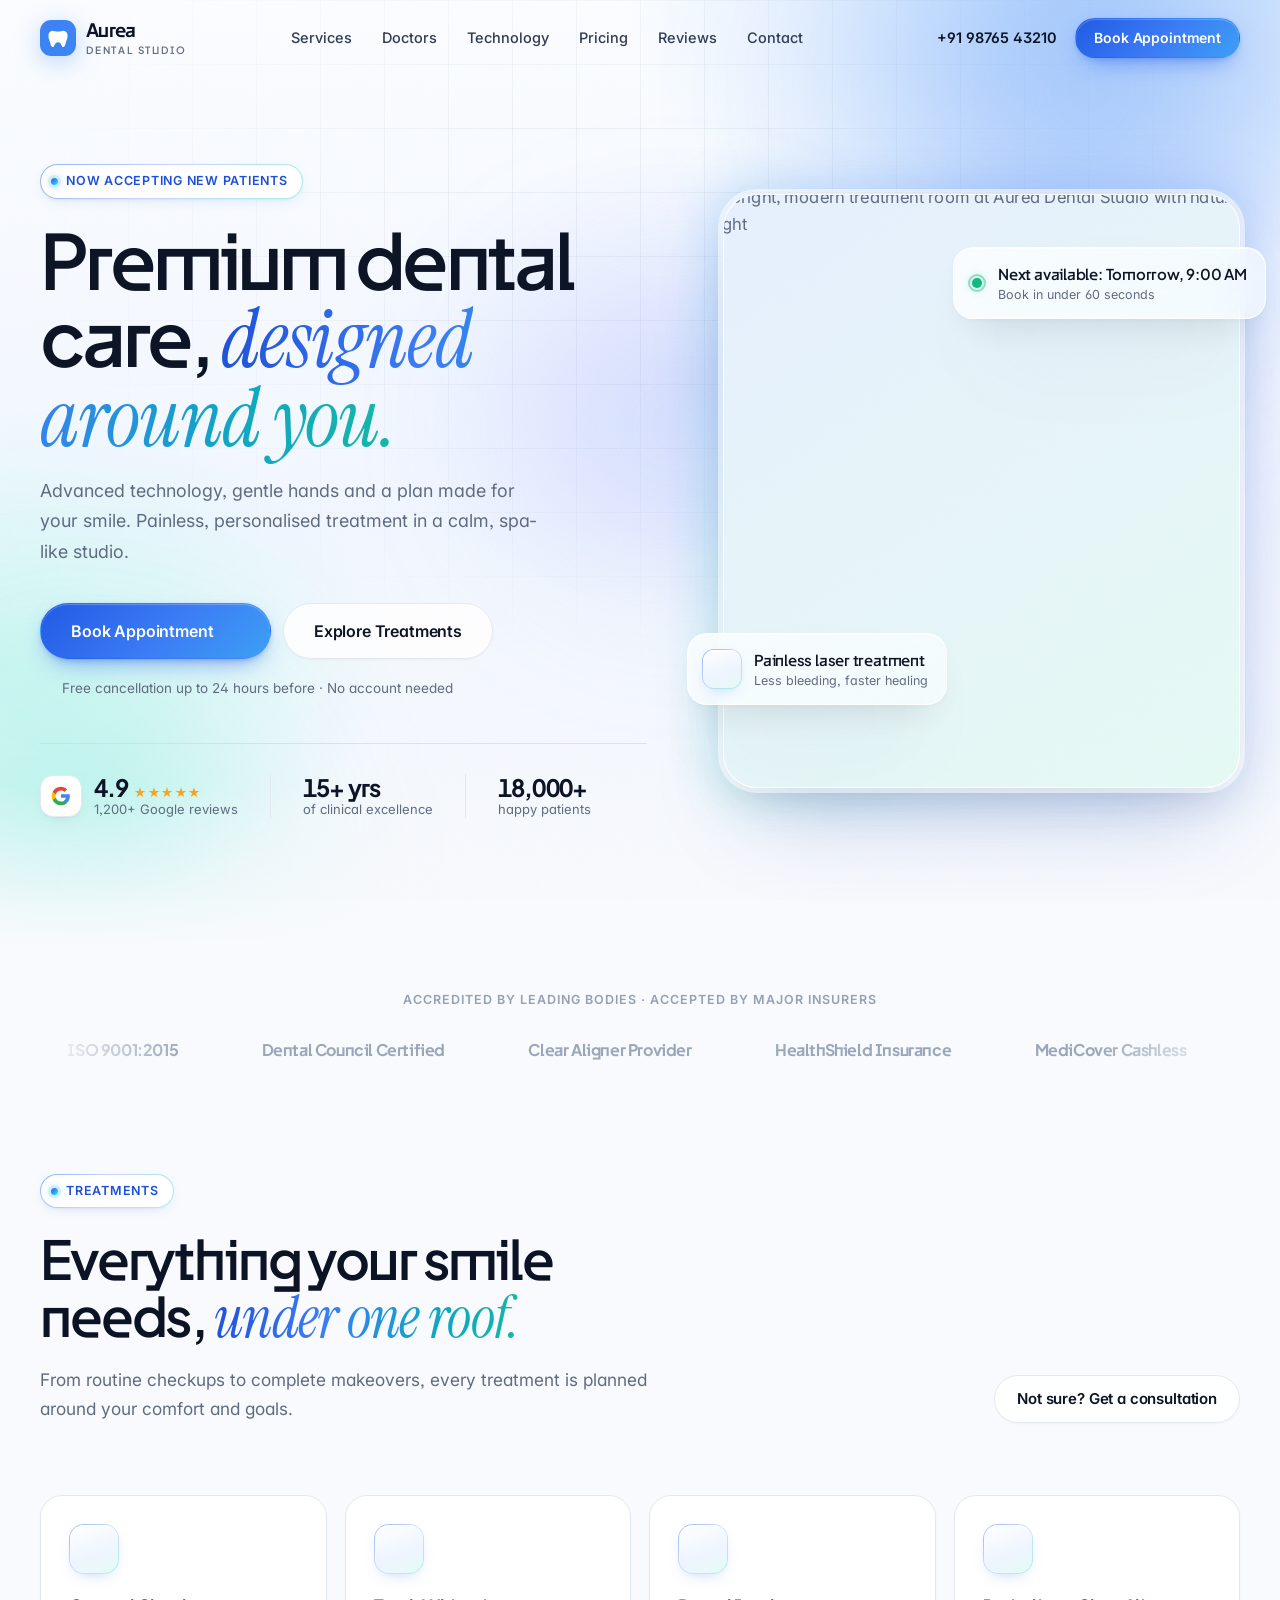
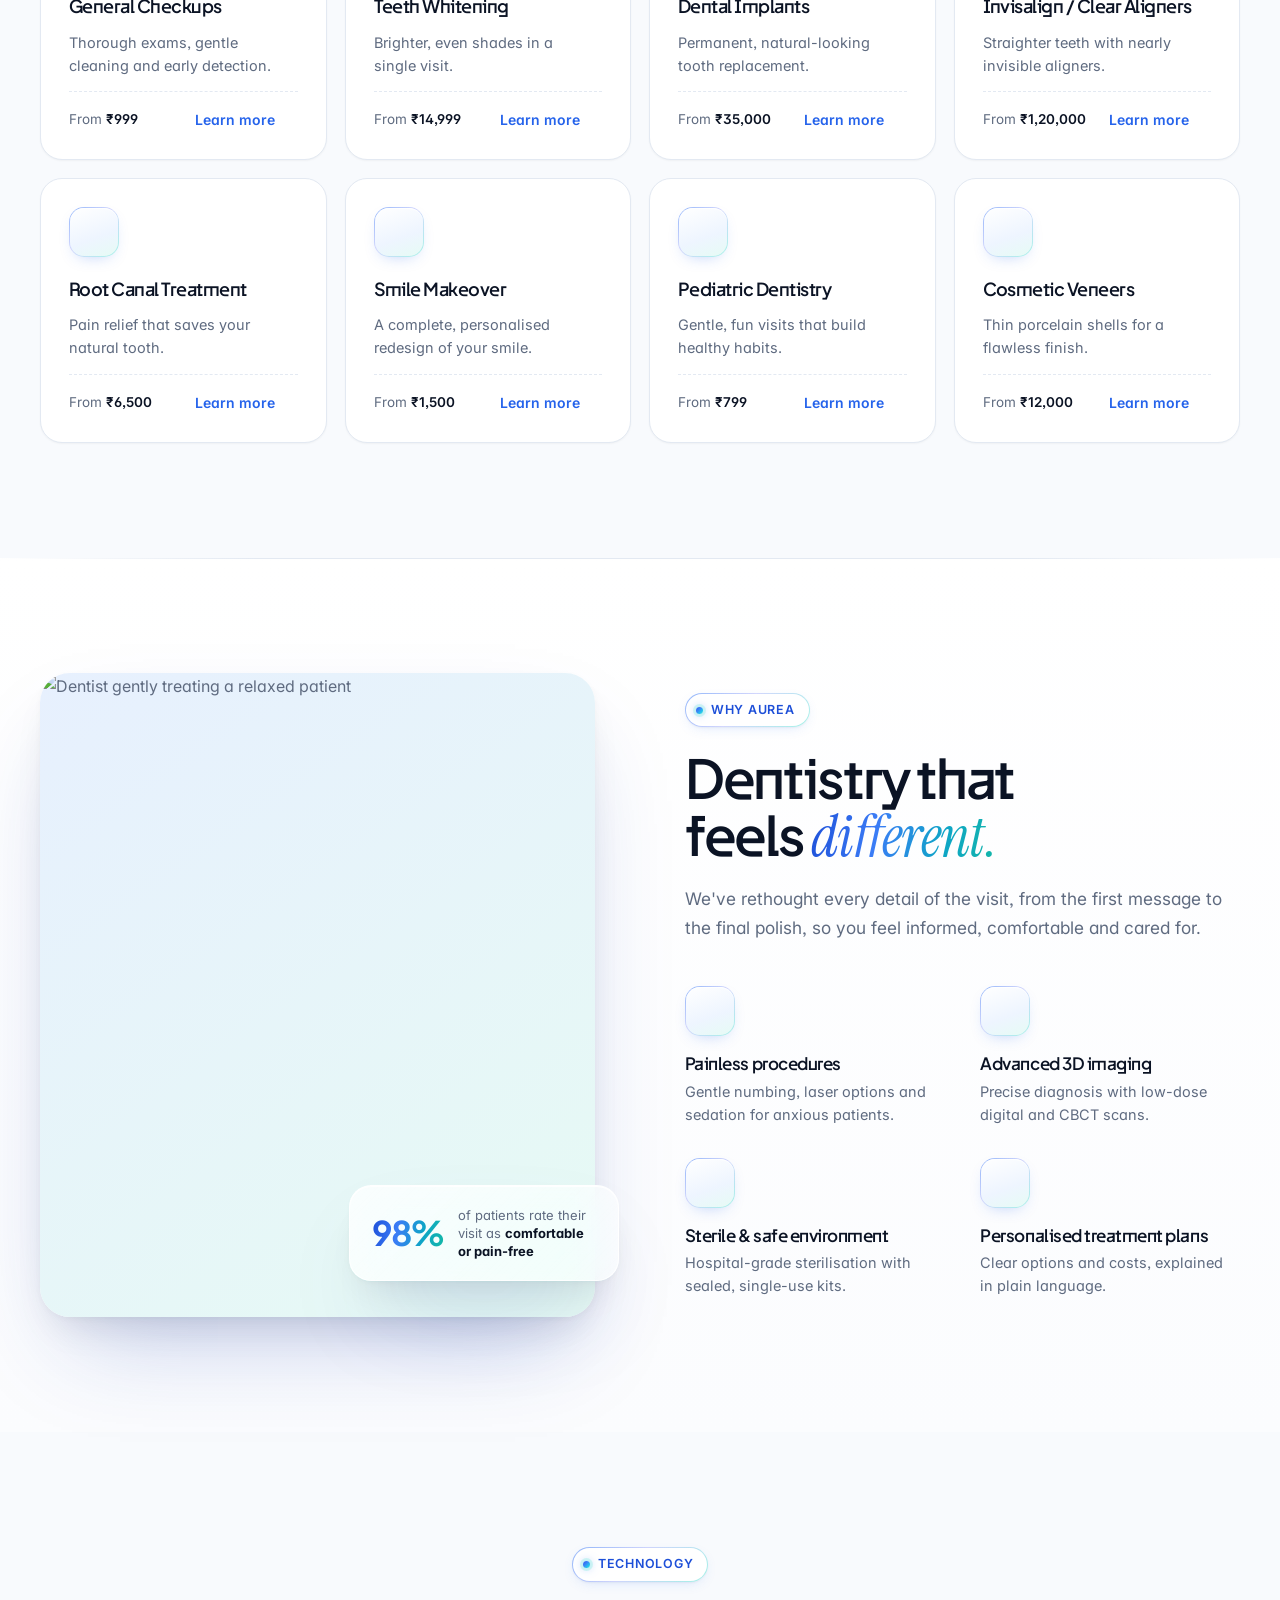
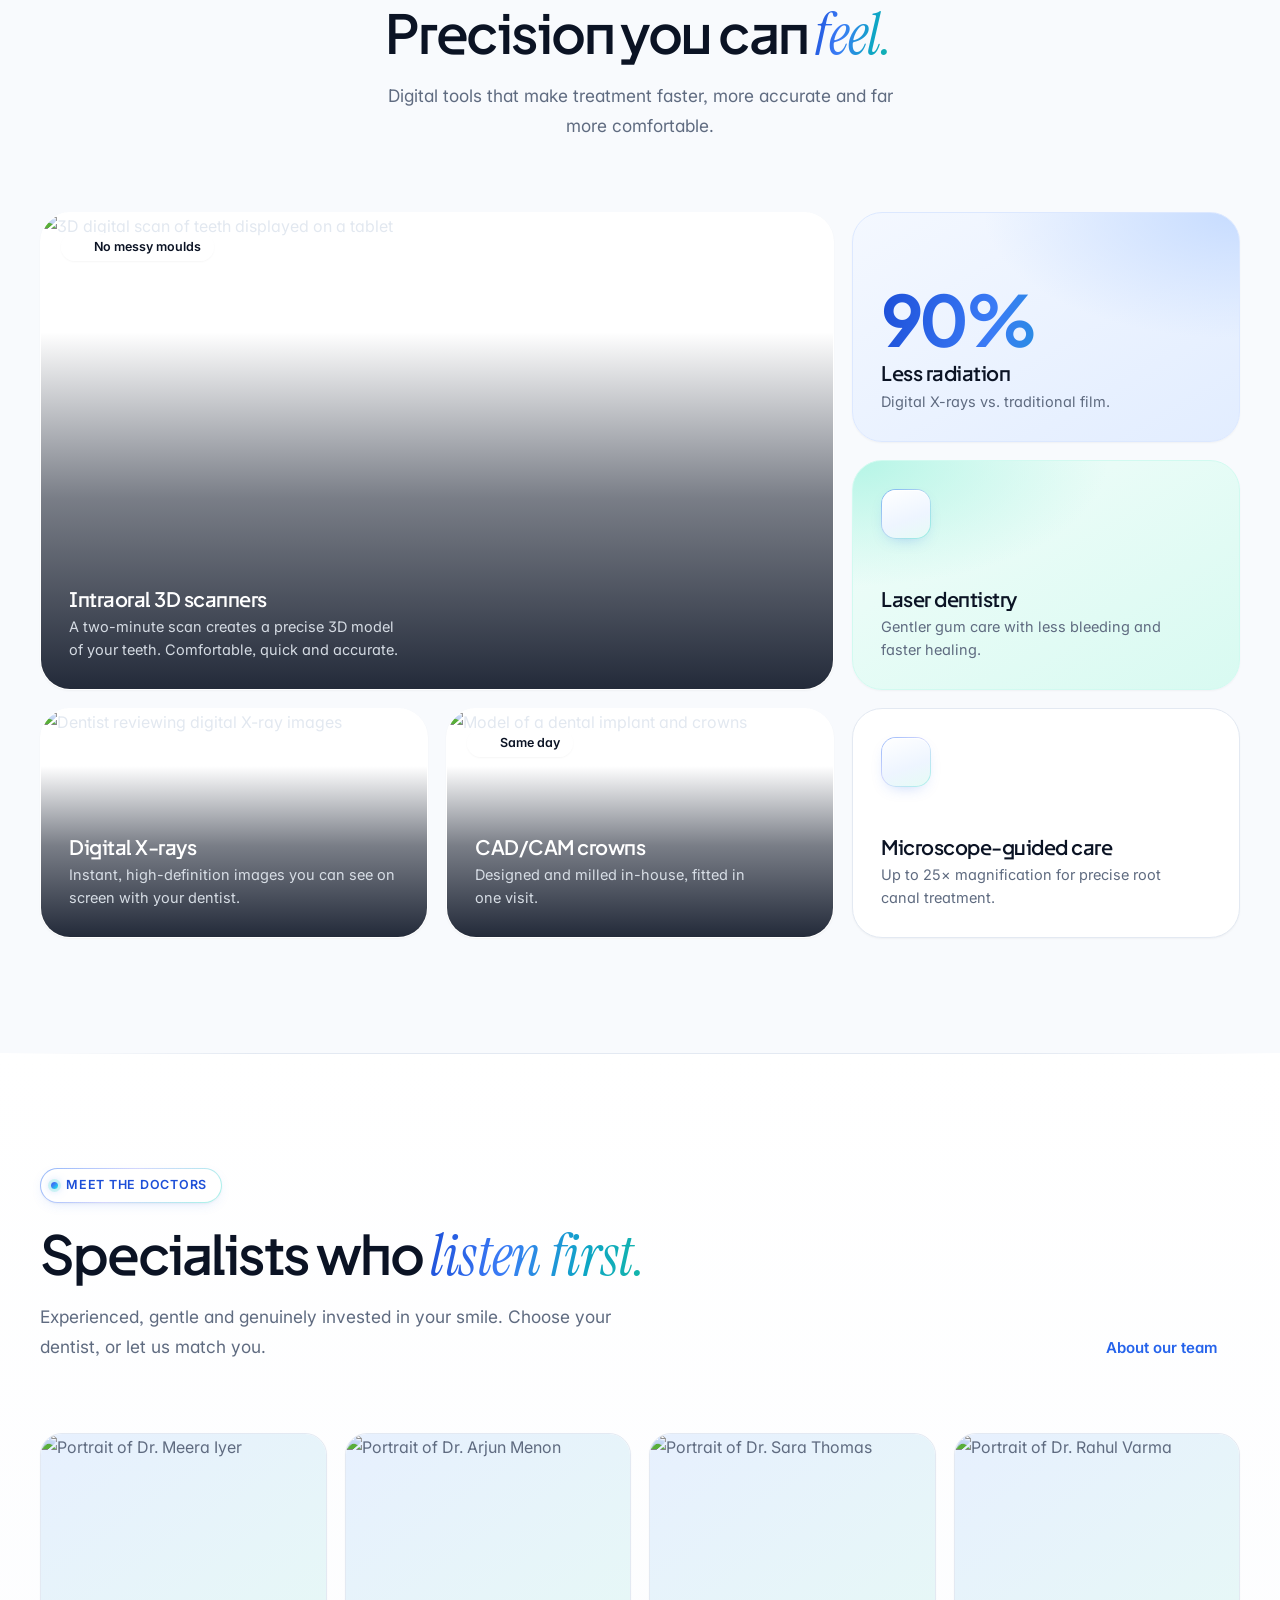
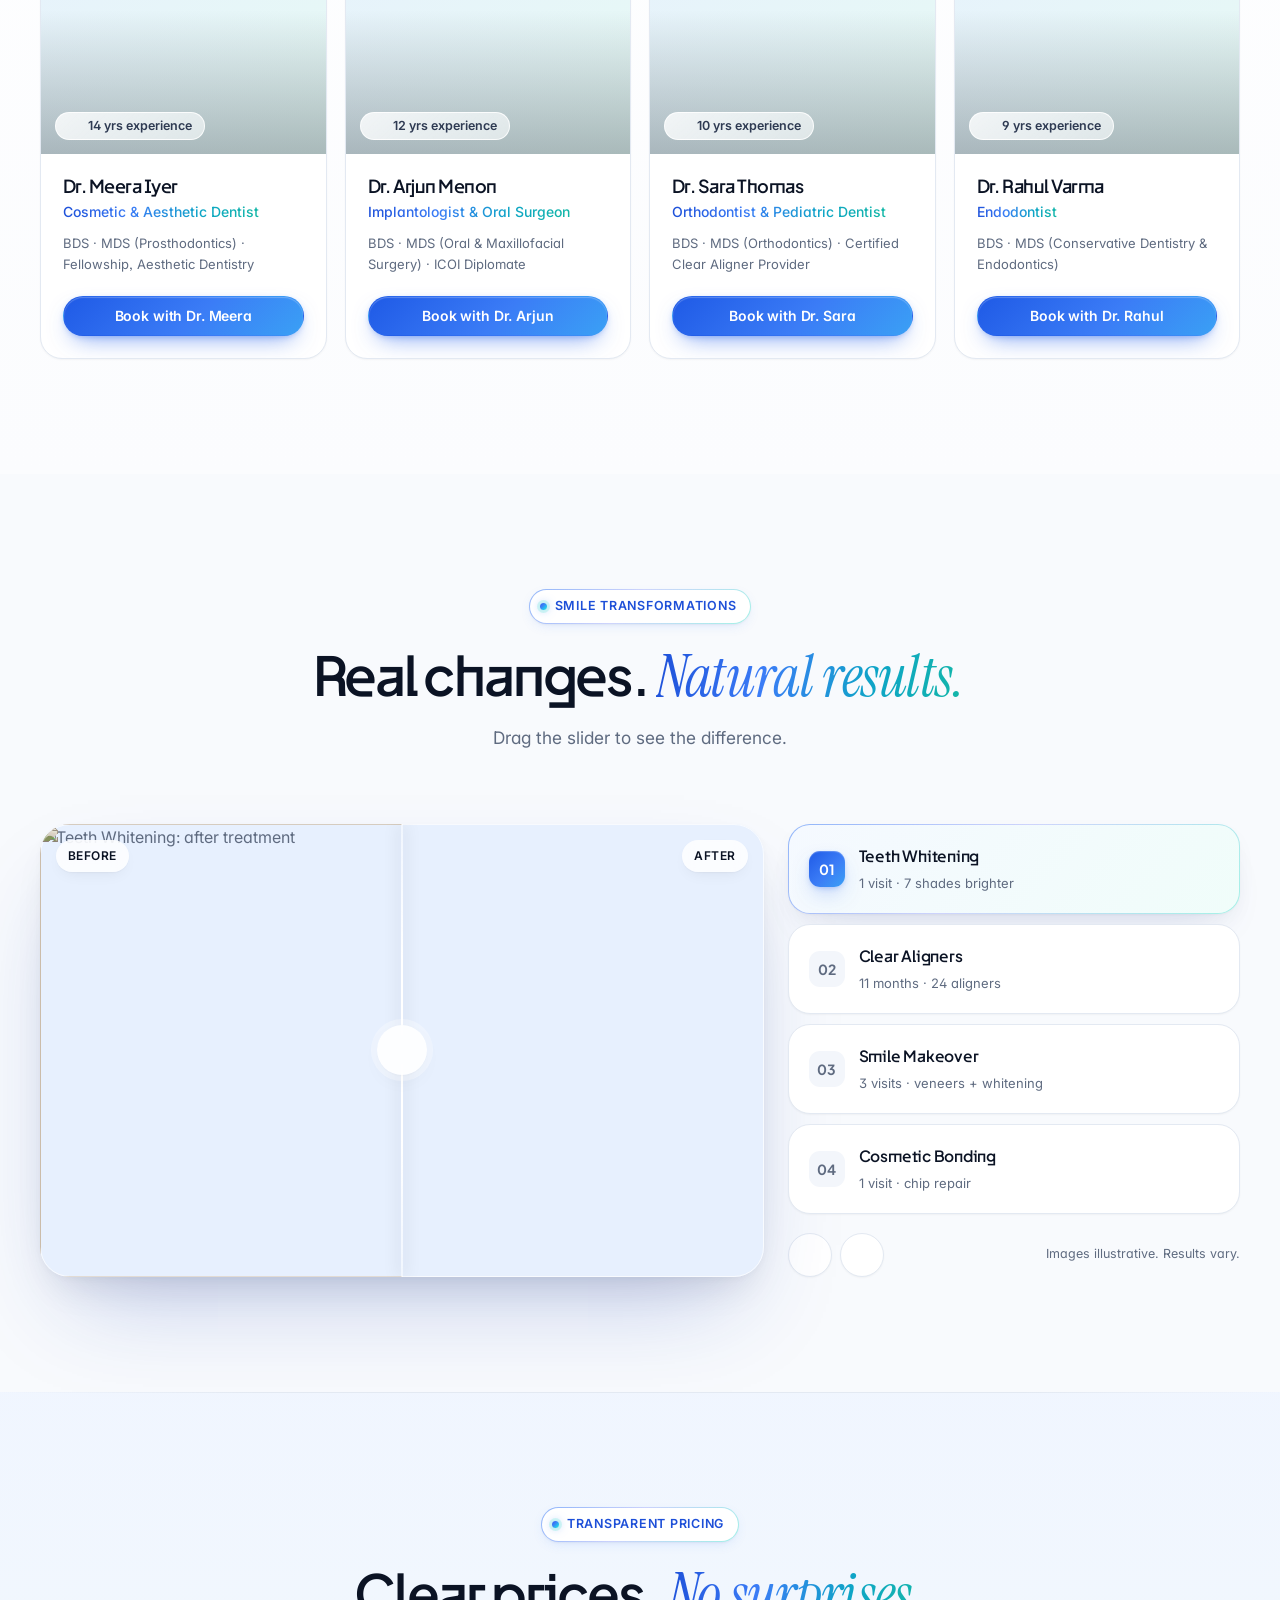
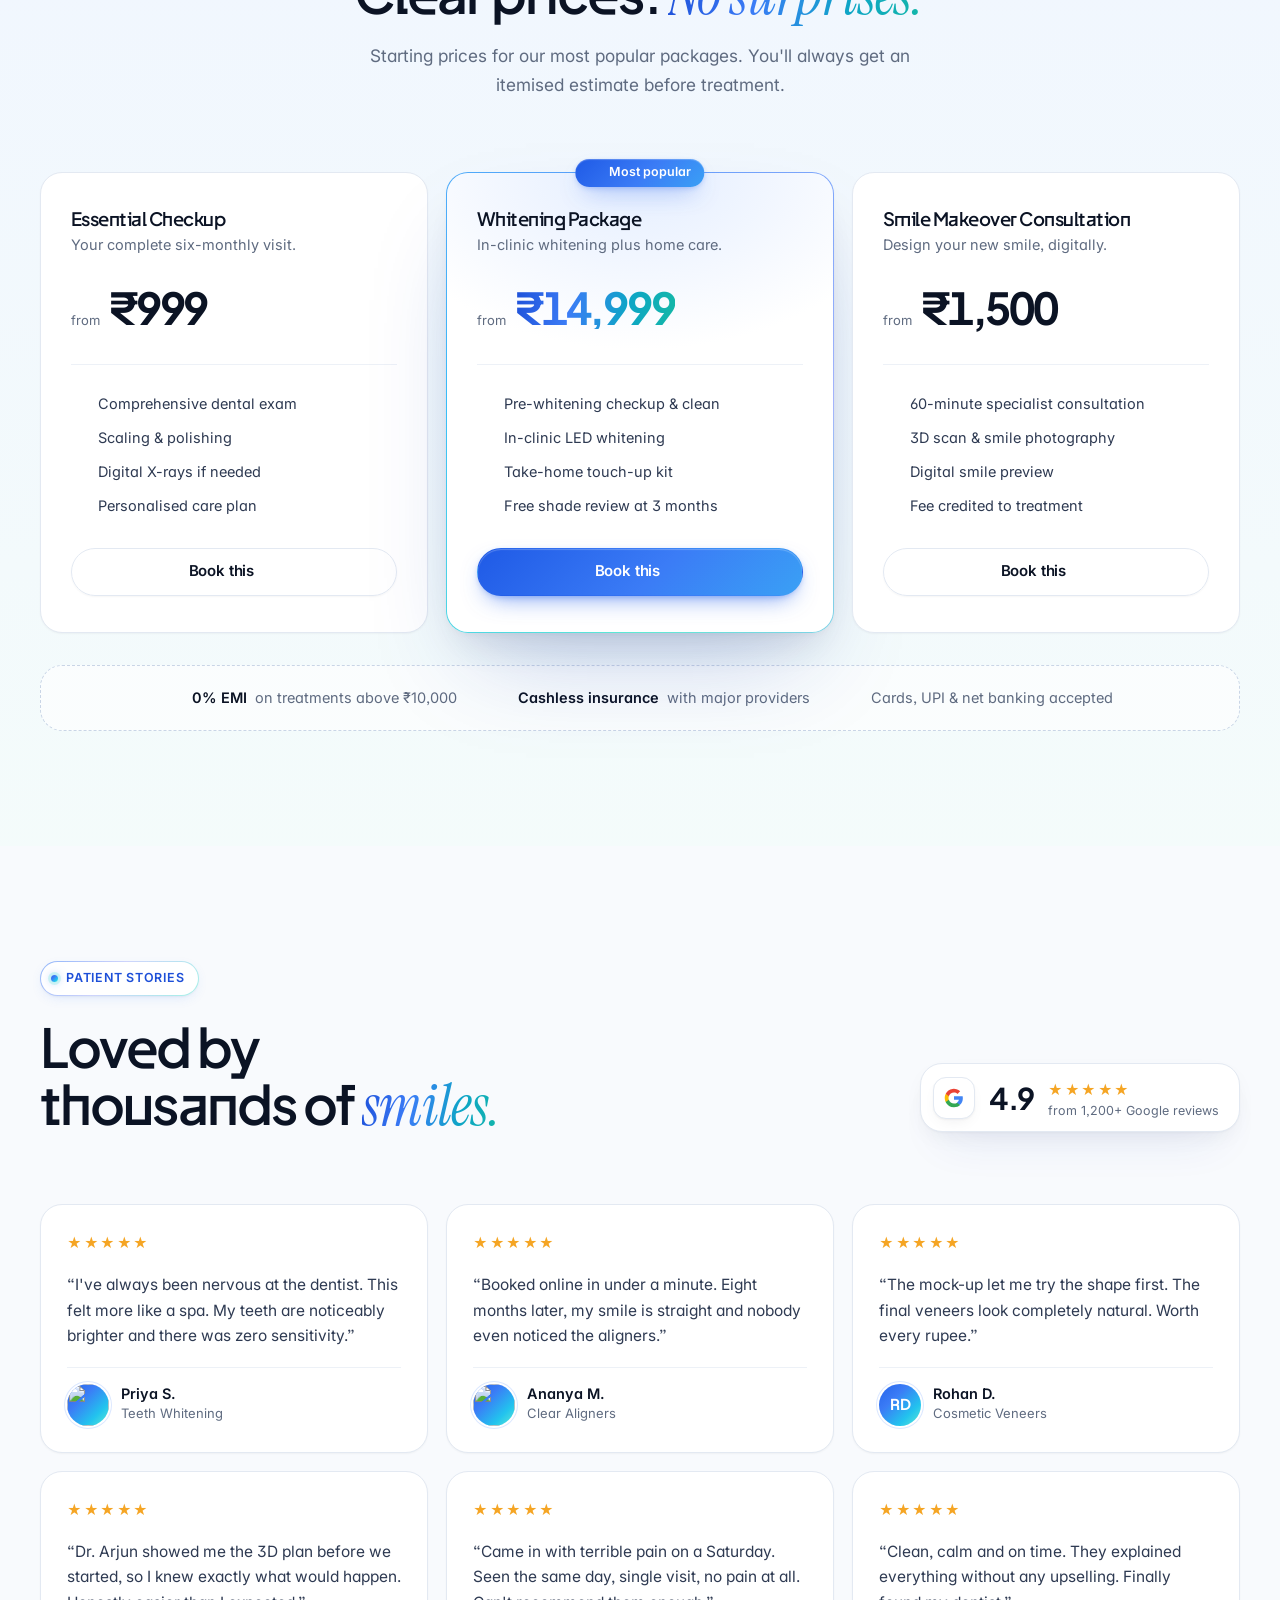
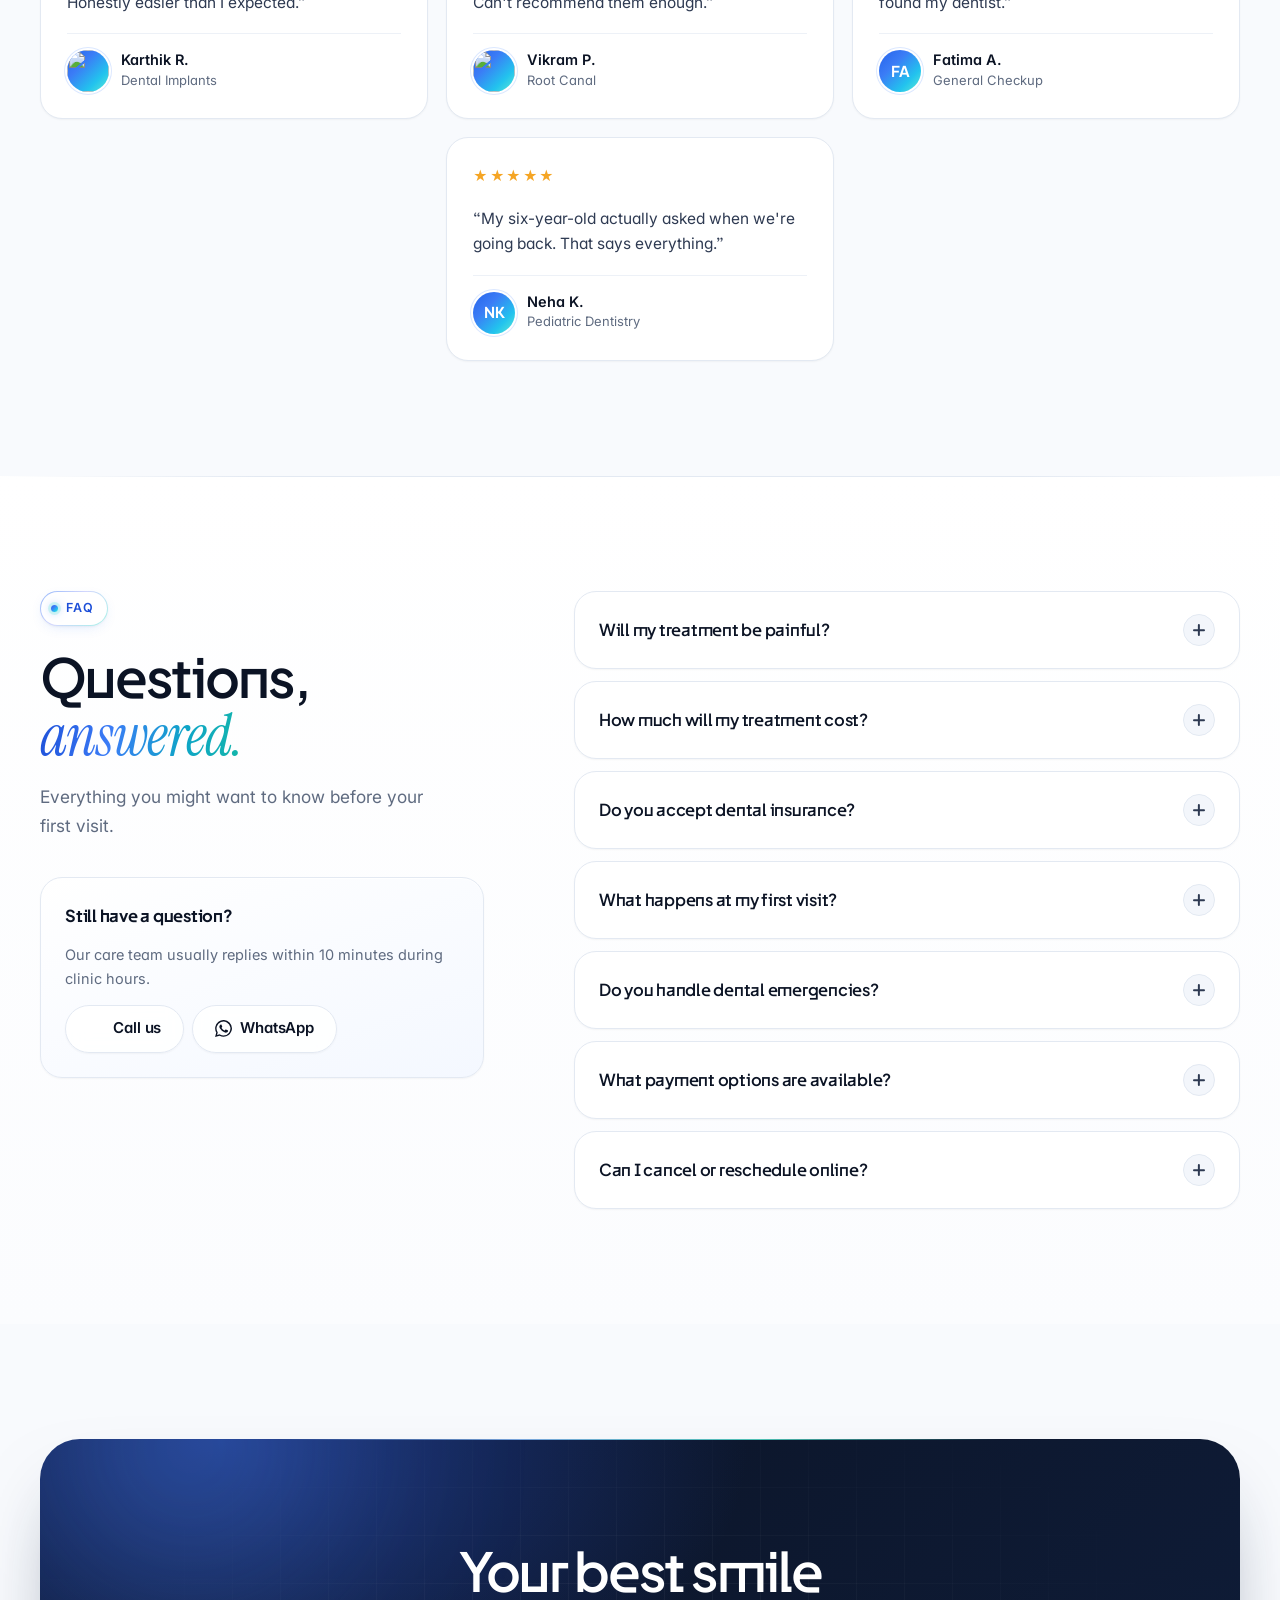
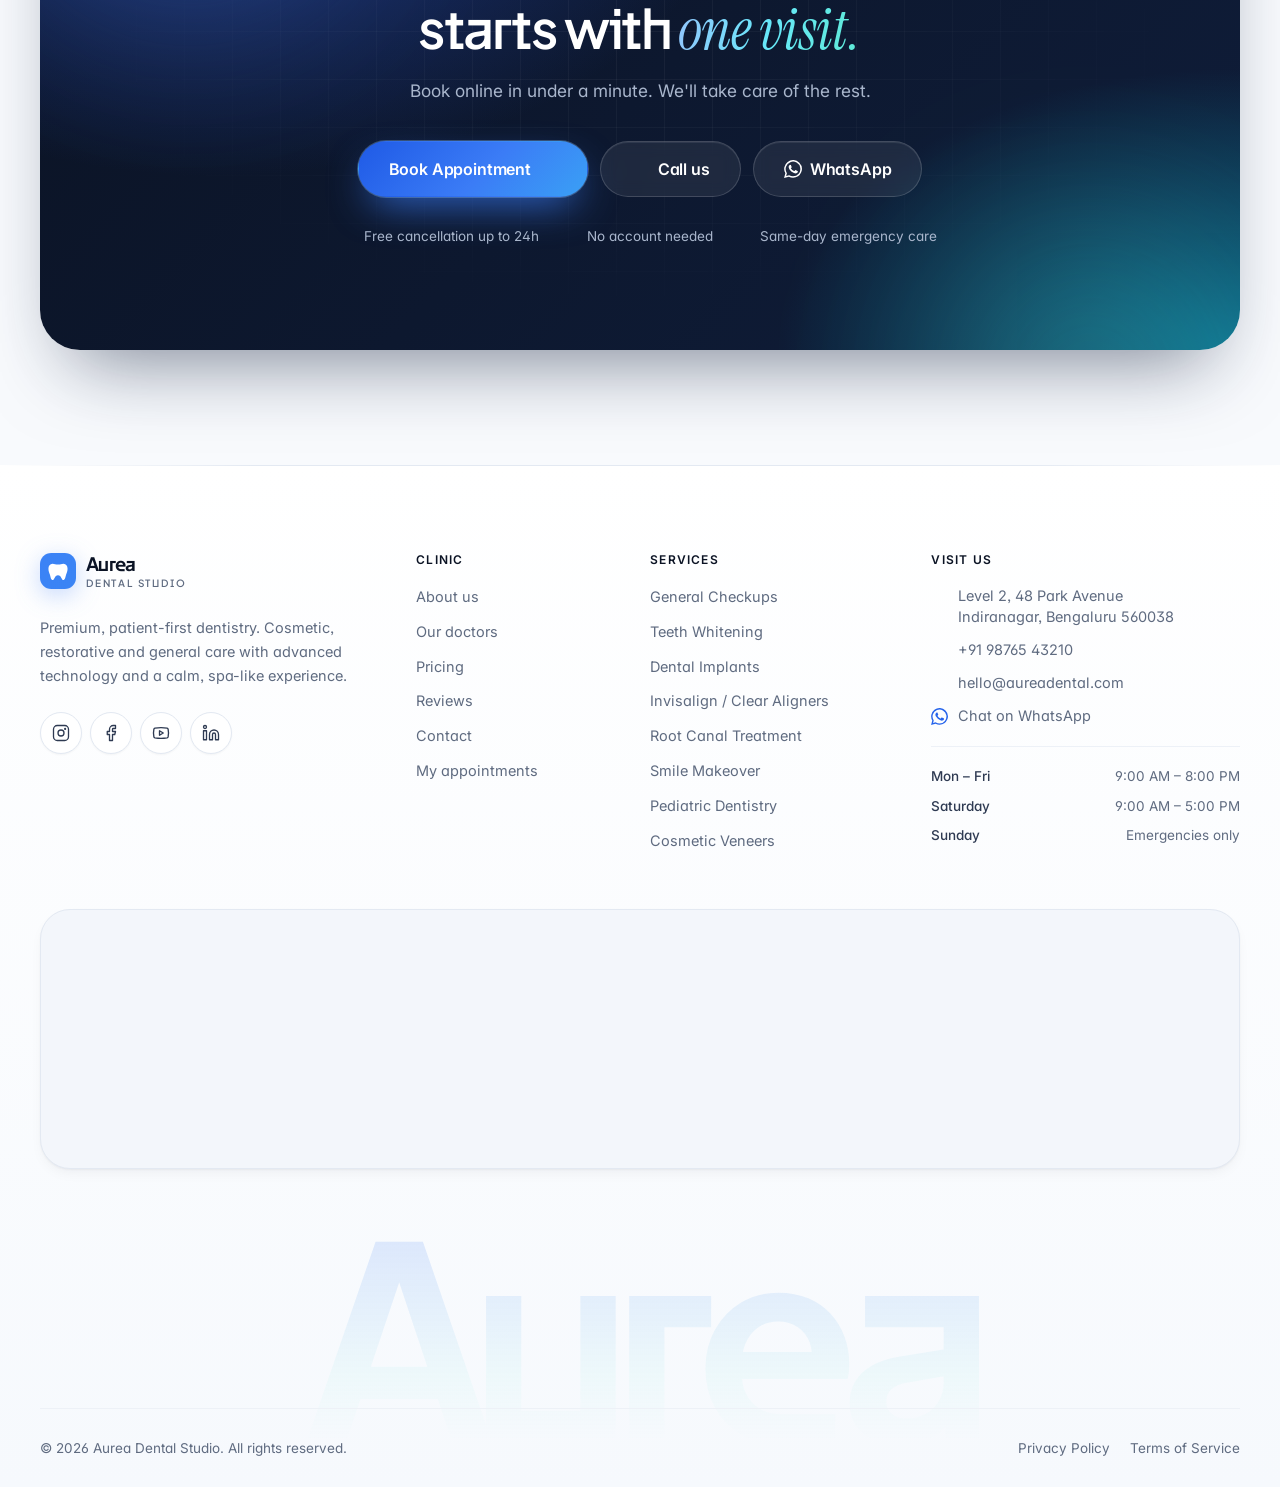
==== index.html @ 1ade55c6 "Initial commit: dental clinic website Co-Authored-By: Claude Opus 5.5 <noreply@anthropic.com>" ====
<!doctype html>
<html lang="en">
<head>
  <meta charset="utf-8">
  <meta name="viewport" content="width=device-width, initial-scale=1, viewport-fit=cover">
  <title>Aurea Dental Studio · Premium Dental Care in Bengaluru | Book Online</title>
  <meta name="description" content="Premium, painless dental care: whitening, implants, clear aligners, veneers and family dentistry. 4.9★ from 1,200+ reviews. Book your appointment online in under 60 seconds.">
  <meta name="theme-color" content="#FAFBFC">
  <link rel="canonical" href="https://www.aureadental.com/">
  <meta property="og:type" content="website">
  <meta property="og:site_name" content="Aurea Dental Studio">
  <meta property="og:title" content="Aurea Dental Studio · Premium dental care, designed around you">
  <meta property="og:description" content="Advanced, painless, personalised dentistry. Book online in under 60 seconds.">
  <meta property="og:url" content="https://www.aureadental.com/">
  <meta property="og:image" content="https://images.unsplash.com/photo-1629909613654-28e377c37b09?auto=format&fit=crop&w=1200&h=630&q=70">
  <meta name="twitter:card" content="summary_large_image">
  <link rel="icon" href="assets/img/favicon.svg" type="image/svg+xml">
  <link rel="preconnect" href="https://fonts.googleapis.com">
  <link rel="preconnect" href="https://fonts.gstatic.com" crossorigin>
  <link rel="preconnect" href="https://images.unsplash.com">
  <link href="https://fonts.googleapis.com/css2?family=Inter:wght@400;500;600&family=Instrument+Serif:ital@0;1&family=Plus+Jakarta+Sans:wght@500;600;700&display=swap" rel="stylesheet">
  <link rel="preload" as="image" href="https://images.unsplash.com/photo-1629909613654-28e377c37b09?auto=format&fit=crop&w=1100&h=1300&q=70">
  <link rel="stylesheet" href="assets/css/styles.css">
  <script type="application/ld+json">
  {
    "@context": "https://schema.org",
    "@type": "Dentist",
    "name": "Aurea Dental Studio",
    "image": "https://images.unsplash.com/photo-1629909613654-28e377c37b09?auto=format&fit=crop&w=1200&q=70",
    "url": "https://www.aureadental.com/",
    "telephone": "+91-98765-43210",
    "email": "hello@aureadental.com",
    "priceRange": "₹₹₹",
    "address": {
      "@type": "PostalAddress",
      "streetAddress": "Level 2, 48 Park Avenue, Indiranagar",
      "addressLocality": "Bengaluru",
      "postalCode": "560038",
      "addressRegion": "KA",
      "addressCountry": "IN"
    },
    "geo": { "@type": "GeoCoordinates", "latitude": 12.9719, "longitude": 77.6412 },
    "openingHoursSpecification": [
      { "@type": "OpeningHoursSpecification", "dayOfWeek": ["Monday","Tuesday","Wednesday","Thursday","Friday"], "opens": "09:00", "closes": "20:00" },
      { "@type": "OpeningHoursSpecification", "dayOfWeek": "Saturday", "opens": "09:00", "closes": "17:00" }
    ],
    "aggregateRating": { "@type": "AggregateRating", "ratingValue": "4.9", "reviewCount": "1200" },
    "medicalSpecialty": ["Dentistry", "CosmeticDentistry", "Orthodontic", "PediatricDentistry"],
    "potentialAction": { "@type": "ReserveAction", "target": "https://www.aureadental.com/book.html" }
  }
  </script>
  <script defer src="https://unpkg.com/lucide@1.50.0/dist/umd/lucide.min.js"></script>
  <script defer src="assets/js/data.js"></script>
  <script defer src="assets/js/site.js"></script>
  <script defer src="assets/js/components.js"></script>
  <script defer src="assets/js/home.js"></script>
</head>
<body data-page="home">
  <a class="skip-link" href="#main">Skip to content</a>
  <header id="site-header"></header>

  <main id="main">
    <!-- Hero -->
    <section class="hero" aria-labelledby="hero-title">
      <div class="hero__grid-bg" aria-hidden="true"></div>
      <div class="orb orb--blue" aria-hidden="true"></div>
      <div class="orb orb--mint" aria-hidden="true"></div>
      <div class="orb orb--indigo" aria-hidden="true"></div>
      <div class="container hero__inner">
        <div class="hero__copy">
          <span class="eyebrow" data-reveal>Now accepting new patients</span>
          <h1 id="hero-title" class="h1" data-reveal style="--d:1">Premium dental care, <span class="serif">designed around you.</span></h1>
          <p class="lead" data-reveal style="--d:2">Advanced technology, gentle hands and a plan made for your smile. Painless, personalised treatment in a calm, spa-like studio.</p>
          <div class="hero__ctas" data-reveal style="--d:3">
            <a class="btn btn--primary btn--lg" href="book.html">Book Appointment <i data-lucide="arrow-right" aria-hidden="true"></i></a>
            <a class="btn btn--secondary btn--lg" href="#services">Explore Treatments</a>
          </div>
          <p class="hero__micro" data-reveal style="--d:3"><i data-lucide="circle-check" aria-hidden="true"></i> Free cancellation up to 24 hours before · No account needed</p>
          <div class="trust-row" data-reveal style="--d:4">
            <div class="trust-item">
              <span class="g-badge" aria-hidden="true">
                <svg viewBox="0 0 24 24"><path fill="#4285F4" d="M22.6 12.2c0-.8-.1-1.5-.2-2.2H12v4.2h5.9a5 5 0 0 1-2.2 3.3v2.7h3.6c2.1-1.9 3.3-4.8 3.3-8z"/><path fill="#34A853" d="M12 23c3 0 5.5-1 7.3-2.7l-3.6-2.7c-1 .7-2.2 1.1-3.7 1.1-2.9 0-5.3-1.9-6.2-4.5H2.1v2.8A11 11 0 0 0 12 23z"/><path fill="#FBBC05" d="M5.8 14.2a6.6 6.6 0 0 1 0-4.3V7H2.1a11 11 0 0 0 0 9.9l3.7-2.7z"/><path fill="#EA4335" d="M12 5.4c1.6 0 3.1.6 4.2 1.7l3.2-3.2A11 11 0 0 0 2.1 7l3.7 2.9C6.7 7.3 9.1 5.4 12 5.4z"/></svg>
              </span>
              <div><div class="trust-item__val"><span data-count="4.9">4.9</span><span class="stars" aria-hidden="true" style="font-size:13px;margin-left:6px">★★★★★</span></div><div class="trust-item__label">1,200+ Google reviews</div></div>
            </div>
            <div class="trust-item"><div><div class="trust-item__val"><span data-count="15" data-suffix="+">15+</span> yrs</div><div class="trust-item__label">of clinical excellence</div></div></div>
            <div class="trust-item"><div><div class="trust-item__val" data-count="18000" data-suffix="+">18,000+</div><div class="trust-item__label">happy patients</div></div></div>
          </div>
        </div>

        <div class="hero__visual" data-reveal style="--d:2">
          <div class="frame">
            <img src="https://images.unsplash.com/photo-1629909613654-28e377c37b09?auto=format&fit=crop&w=1100&h=1300&q=70"
                 srcset="https://images.unsplash.com/photo-1629909613654-28e377c37b09?auto=format&fit=crop&w=600&h=700&q=70 600w, https://images.unsplash.com/photo-1629909613654-28e377c37b09?auto=format&fit=crop&w=1100&h=1300&q=70 1100w"
                 sizes="(max-width: 900px) 92vw, 520px" width="1100" height="1300" fetchpriority="high"
                 alt="Bright, modern treatment room at Aurea Dental Studio with natural light">
          </div>
          <div class="float-card float-card--b glass">
            <span class="live-dot" aria-hidden="true"></span>
            <div><strong id="next-slot">Next available: Today</strong><small>Book in under 60 seconds</small></div>
          </div>
          <div class="float-card float-card--a glass">
            <span class="icon-tile icon-tile--sm"><i data-lucide="zap" aria-hidden="true"></i></span>
            <div><strong>Painless laser treatment</strong><small>Less bleeding, faster healing</small></div>
          </div>
        </div>
      </div>
    </section>

    <!-- Trust strip -->
    <section class="logos" aria-label="Accreditations and insurance partners">
      <div class="container">
        <p class="logos__label">Accredited by leading bodies · Accepted by major insurers</p>
        <div class="logos__viewport"><div class="logos__track" id="logos"></div></div>
      </div>
    </section>

    <!-- Services -->
    <section class="section" id="services" aria-labelledby="services-title">
      <div class="container">
        <div class="section-head section-head--row">
          <div>
            <span class="eyebrow" data-reveal>Treatments</span>
            <h2 id="services-title" class="h2" data-reveal style="--d:1">Everything your smile needs, <em class="serif">under one roof.</em></h2>
            <p class="lead" data-reveal style="--d:2">From routine checkups to complete makeovers, every treatment is planned around your comfort and goals.</p>
          </div>
          <a class="btn btn--secondary" href="book.html?service=consultation" data-reveal>Not sure? Get a consultation</a>
        </div>
        <div class="services-grid" id="services-grid"></div>
      </div>
    </section>

    <!-- Why us -->
    <section class="section section--white" id="why" aria-labelledby="why-title">
      <div class="container split">
        <div class="split__media" data-reveal>
          <div class="frame">
            <img src="https://images.unsplash.com/photo-1588776814546-daab30f310ce?auto=format&fit=crop&w=1000&h=1150&q=70" loading="lazy" width="1000" height="1150" alt="Dentist gently treating a relaxed patient">
          </div>
          <div class="split__stat glass">
            <span class="num" data-count="98" data-suffix="%">98%</span>
            <p>of patients rate their visit as <b style="color:var(--ink)">comfortable or pain-free</b></p>
          </div>
        </div>
        <div>
          <span class="eyebrow" data-reveal>Why Aurea</span>
          <h2 id="why-title" class="h2" data-reveal style="--d:1">Dentistry that feels <em class="serif">different.</em></h2>
          <p class="lead" data-reveal style="--d:2">We've rethought every detail of the visit, from the first message to the final polish, so you feel informed, comfortable and cared for.</p>
          <div class="features">
            <div class="feature" data-reveal style="--d:1">
              <span class="icon-tile"><i data-lucide="heart-handshake" aria-hidden="true"></i></span>
              <h3>Painless procedures</h3>
              <p>Gentle numbing, laser options and sedation for anxious patients.</p>
            </div>
            <div class="feature" data-reveal style="--d:2">
              <span class="icon-tile"><i data-lucide="scan-line" aria-hidden="true"></i></span>
              <h3>Advanced 3D imaging</h3>
              <p>Precise diagnosis with low-dose digital and CBCT scans.</p>
            </div>
            <div class="feature" data-reveal style="--d:3">
              <span class="icon-tile"><i data-lucide="shield-check" aria-hidden="true"></i></span>
              <h3>Sterile &amp; safe environment</h3>
              <p>Hospital-grade sterilisation with sealed, single-use kits.</p>
            </div>
            <div class="feature" data-reveal style="--d:4">
              <span class="icon-tile"><i data-lucide="clipboard-list" aria-hidden="true"></i></span>
              <h3>Personalised treatment plans</h3>
              <p>Clear options and costs, explained in plain language.</p>
            </div>
          </div>
        </div>
      </div>
    </section>

    <!-- Technology -->
    <section class="section" id="technology" aria-labelledby="tech-title">
      <div class="container">
        <div class="section-head section-head--center">
          <span class="eyebrow" data-reveal>Technology</span>
          <h2 id="tech-title" class="h2" data-reveal style="--d:1">Precision you can <em class="serif">feel.</em></h2>
          <p class="lead" data-reveal style="--d:2">Digital tools that make treatment faster, more accurate and far more comfortable.</p>
        </div>
        <div class="bento">
          <article class="bento__card bento__card--img b-1" data-reveal>
            <img src="https://images.unsplash.com/photo-1600170311833-c2cf5280ce49?auto=format&fit=crop&w=1100&h=800&q=70" loading="lazy" alt="3D digital scan of teeth displayed on a tablet">
            <span class="badge"><i data-lucide="scan-face" aria-hidden="true"></i> No messy moulds</span>
            <h3>Intraoral 3D scanners</h3>
            <p>A two-minute scan creates a precise 3D model of your teeth. Comfortable, quick and accurate.</p>
          </article>
          <article class="bento__card bento__card--blue bento__card--stat b-2" data-reveal style="--d:1">
            <span class="big" data-count="90" data-suffix="%">90%</span>
            <h3>Less radiation</h3>
            <p>Digital X-rays vs. traditional film.</p>
          </article>
          <article class="bento__card bento__card--mint b-3" data-reveal style="--d:2">
            <span class="icon-tile"><i data-lucide="zap" aria-hidden="true"></i></span>
            <h3>Laser dentistry</h3>
            <p>Gentler gum care with less bleeding and faster healing.</p>
          </article>
          <article class="bento__card bento__card--img b-4" data-reveal style="--d:1">
            <img src="https://images.unsplash.com/photo-1588776814546-1ffcf47267a5?auto=format&fit=crop&w=800&h=900&q=70" loading="lazy" alt="Dentist reviewing digital X-ray images">
            <h3>Digital X-rays</h3>
            <p>Instant, high-definition images you can see on screen with your dentist.</p>
          </article>
          <article class="bento__card bento__card--img b-5" data-reveal style="--d:2">
            <img src="https://images.unsplash.com/photo-1593022356769-11f762e25ed9?auto=format&fit=crop&w=800&h=600&q=70" loading="lazy" alt="Model of a dental implant and crowns">
            <span class="badge"><i data-lucide="timer" aria-hidden="true"></i> Same day</span>
            <h3>CAD/CAM crowns</h3>
            <p>Designed and milled in-house, fitted in one visit.</p>
          </article>
          <article class="bento__card b-6" data-reveal style="--d:3">
            <span class="icon-tile"><i data-lucide="microscope" aria-hidden="true"></i></span>
            <h3>Microscope-guided care</h3>
            <p>Up to 25× magnification for precise root canal treatment.</p>
          </article>
        </div>
      </div>
    </section>

    <!-- Doctors -->
    <section class="section section--white" id="doctors" aria-labelledby="doctors-title">
      <div class="container">
        <div class="section-head section-head--row">
          <div>
            <span class="eyebrow" data-reveal>Meet the doctors</span>
            <h2 id="doctors-title" class="h2" data-reveal style="--d:1">Specialists who <em class="serif">listen first.</em></h2>
            <p class="lead" data-reveal style="--d:2">Experienced, gentle and genuinely invested in your smile. Choose your dentist, or let us match you.</p>
          </div>
          <a class="link" href="about.html#team" data-reveal>About our team <i data-lucide="arrow-right" aria-hidden="true"></i></a>
        </div>
        <div class="doctors-grid" id="doctors-grid"></div>
      </div>
    </section>

    <!-- Before / after -->
    <section class="section" id="results" aria-labelledby="results-title">
      <div class="container">
        <div class="section-head section-head--center">
          <span class="eyebrow" data-reveal>Smile transformations</span>
          <h2 id="results-title" class="h2" data-reveal style="--d:1">Real changes. <em class="serif">Natural results.</em></h2>
          <p class="lead" data-reveal style="--d:2">Drag the slider to see the difference.</p>
        </div>
        <div class="compare-wrap" data-reveal>
          <div class="compare" id="compare">
            <img class="compare__after" alt="" id="cmp-after">
            <img class="compare__before" alt="" id="cmp-before">
            <span class="compare__label compare__label--b">Before</span>
            <span class="compare__label compare__label--a">After</span>
            <div class="compare__handle" aria-hidden="true"><span class="compare__knob"><i data-lucide="chevrons-left-right"></i></span></div>
            <input type="range" min="0" max="100" value="50" aria-label="Before and after comparison. Use arrow keys to reveal more of the before or after image.">
          </div>
          <div class="cases">
            <div role="tablist" aria-label="Transformation cases" class="cases__list" id="cases"></div>
            <div class="cases__nav">
              <button class="icon-btn" type="button" id="case-prev" aria-label="Previous case"><i data-lucide="chevron-left"></i></button>
              <button class="icon-btn" type="button" id="case-next" aria-label="Next case"><i data-lucide="chevron-right"></i></button>
              <span class="note">Images illustrative. Results vary.</span>
            </div>
          </div>
        </div>
      </div>
    </section>

    <!-- Pricing -->
    <section class="section section--wash" id="pricing" aria-labelledby="pricing-title">
      <div class="container">
        <div class="section-head section-head--center">
          <span class="eyebrow" data-reveal>Transparent pricing</span>
          <h2 id="pricing-title" class="h2" data-reveal style="--d:1">Clear prices. <em class="serif">No surprises.</em></h2>
          <p class="lead" data-reveal style="--d:2">Starting prices for our most popular packages. You'll always get an itemised estimate before treatment.</p>
        </div>
        <div class="pricing-grid" id="pricing-grid"></div>
        <div class="pricing-note" data-reveal>
          <span><i data-lucide="credit-card" aria-hidden="true"></i> <b>0% EMI</b> on treatments above ₹10,000</span>
          <span><i data-lucide="shield-check" aria-hidden="true"></i> <b>Cashless insurance</b> with major providers</span>
          <span><i data-lucide="wallet" aria-hidden="true"></i> Cards, UPI &amp; net banking accepted</span>
        </div>
      </div>
    </section>

    <!-- Testimonials -->
    <section class="section" id="reviews" aria-labelledby="reviews-title">
      <div class="container">
        <div class="section-head section-head--row">
          <div>
            <span class="eyebrow" data-reveal>Patient stories</span>
            <h2 id="reviews-title" class="h2" data-reveal style="--d:1">Loved by thousands of <em class="serif">smiles.</em></h2>
          </div>
          <div class="rating-badge" data-reveal>
            <span class="g-badge" aria-hidden="true"><svg viewBox="0 0 24 24"><path fill="#4285F4" d="M22.6 12.2c0-.8-.1-1.5-.2-2.2H12v4.2h5.9a5 5 0 0 1-2.2 3.3v2.7h3.6c2.1-1.9 3.3-4.8 3.3-8z"/><path fill="#34A853" d="M12 23c3 0 5.5-1 7.3-2.7l-3.6-2.7c-1 .7-2.2 1.1-3.7 1.1-2.9 0-5.3-1.9-6.2-4.5H2.1v2.8A11 11 0 0 0 12 23z"/><path fill="#FBBC05" d="M5.8 14.2a6.6 6.6 0 0 1 0-4.3V7H2.1a11 11 0 0 0 0 9.9l3.7-2.7z"/><path fill="#EA4335" d="M12 5.4c1.6 0 3.1.6 4.2 1.7l3.2-3.2A11 11 0 0 0 2.1 7l3.7 2.9C6.7 7.3 9.1 5.4 12 5.4z"/></svg></span>
            <span class="rating-badge__score">4.9</span>
            <div><span class="stars" aria-label="4.9 out of 5 stars">★★★★★</span><small>from 1,200+ Google reviews</small></div>
          </div>
        </div>
        <div class="masonry" id="reviews-grid"></div>
      </div>
    </section>

    <!-- FAQ -->
    <section class="section section--white" id="faq" aria-labelledby="faq-title">
      <div class="container faq-layout">
        <div class="faq-aside">
          <span class="eyebrow" data-reveal>FAQ</span>
          <h2 id="faq-title" class="h2" data-reveal style="--d:1">Questions, <em class="serif">answered.</em></h2>
          <p class="lead" data-reveal style="--d:2">Everything you might want to know before your first visit.</p>
          <div class="help-card card" data-reveal style="--d:3">
            <strong>Still have a question?</strong>
            <p style="font-size:14.5px">Our care team usually replies within 10 minutes during clinic hours.</p>
            <div class="row" id="faq-help"></div>
          </div>
        </div>
        <div id="faq-list" data-reveal></div>
      </div>
    </section>

    <!-- Final CTA -->
    <section class="section">
      <div class="container">
        <div class="cta-banner" data-reveal>
          <div class="orb orb--blue" aria-hidden="true"></div>
          <div class="orb orb--mint" aria-hidden="true"></div>
          <h2 class="h2">Your best smile starts with <span class="serif">one visit.</span></h2>
          <p class="lead">Book online in under a minute. We'll take care of the rest.</p>
          <div class="cta-banner__actions" id="cta-actions"></div>
          <div class="cta-banner__micro">
            <span><i data-lucide="circle-check" aria-hidden="true"></i> Free cancellation up to 24h</span>
            <span><i data-lucide="circle-check" aria-hidden="true"></i> No account needed</span>
            <span><i data-lucide="circle-check" aria-hidden="true"></i> Same-day emergency care</span>
          </div>
        </div>
      </div>
    </section>
  </main>

  <footer id="site-footer"></footer>
</body>
</html>
---- assets/css/styles.css ----
/* ==========================================================================
   Aurea Dental Studio — Design system v2
   1. Tokens  2. Base  3. Layout  4. Components  5. Sections
   6. Sub-pages  7. Booking  8. Motion & utilities  9. Responsive
   ========================================================================== */

/* 1. Tokens ---------------------------------------------------------------- */
@property --angle { syntax: "<angle>"; inherits: false; initial-value: 0deg; }

:root {
  /* Neutrals: cool, slightly blue-tinted for a clinical-but-warm feel */
  --bg: #f8fafd;
  --surface: #ffffff;
  --surface-2: #f3f6fb;
  --surface-3: #eef3fa;
  --ink: #0b1324;
  --ink-2: #2e3a52;
  --muted: #5f6b80;
  --subtle: #94a0b4;
  --line: #e3e9f2;
  --line-2: #edf1f7;

  /* Brand */
  --blue-50: #eff5ff;
  --blue-100: #dce8ff;
  --blue-200: #bcd4fe;
  --blue-400: #5f9bfa;
  --blue-500: #3b7cf6;
  --blue-600: #2563eb;
  --blue-700: #1d4fd8;
  --indigo-400: #818cf8;
  --cyan-400: #22d3ee;
  --mint-100: #d1faf0;
  --mint-200: #a7f3e4;
  --mint-300: #5eead4;
  --mint-500: #14b8a6;
  --mint-700: #0f766e;
  --amber: #f5a524;
  --danger: #dc2626;
  --success: #059669;

  --primary: var(--blue-600);
  --primary-hover: var(--blue-700);
  --ring: 0 0 0 4px rgba(59, 124, 246, 0.2);

  /* Gradients */
  --grad-brand: linear-gradient(135deg, #2563eb 0%, #3b7cf6 35%, #22c3ee 72%, #5eead4 100%);
  --grad-text: linear-gradient(100deg, #1d4fd8 0%, #3b7cf6 35%, #0ea5c6 70%, #14b8a6 100%);
  --grad-btn: linear-gradient(135deg, #1f5ae6 0%, #3b7cf6 55%, #3aa0f5 100%);
  --grad-ring: linear-gradient(135deg, rgba(59, 124, 246, 0.55), rgba(129, 140, 248, 0.35) 45%, rgba(94, 234, 212, 0.55));
  --grad-mesh:
    radial-gradient(60% 50% at 85% 0%, rgba(147, 197, 253, 0.45) 0%, transparent 60%),
    radial-gradient(50% 45% at 0% 70%, rgba(153, 246, 228, 0.4) 0%, transparent 60%),
    radial-gradient(40% 35% at 55% 40%, rgba(199, 210, 254, 0.35) 0%, transparent 70%),
    linear-gradient(180deg, #fbfdff 0%, #f2f7ff 55%, #f8fafd 100%);
  --grad-wash: linear-gradient(180deg, rgba(239, 245, 255, 0.85) 0%, rgba(240, 253, 249, 0.5) 100%);
  --grad-ink: radial-gradient(80% 120% at 15% 0%, #1e3a8a 0%, transparent 55%), radial-gradient(70% 100% at 100% 100%, #0e7490 0%, transparent 55%), linear-gradient(135deg, #0b1324 0%, #0f1d3a 100%);

  /* Type */
  --font-head: "Plus Jakarta Sans", "Inter", system-ui, sans-serif;
  --font-body: "Inter", system-ui, -apple-system, "Segoe UI", sans-serif;
  --font-serif: "Instrument Serif", "Iowan Old Style", Georgia, serif;

  /* Radii */
  --r-xs: 8px;
  --r-sm: 12px;
  --r: 16px;
  --r-lg: 22px;
  --r-xl: 30px;
  --pill: 999px;

  /* Elevation: layered, diffused */
  --sh-xs: 0 1px 2px rgba(11, 19, 36, 0.04);
  --sh-sm: 0 1px 2px rgba(11, 19, 36, 0.04), 0 6px 16px -6px rgba(11, 19, 36, 0.08);
  --sh: 0 1px 2px rgba(11, 19, 36, 0.03), 0 8px 24px -8px rgba(11, 19, 36, 0.08), 0 24px 48px -24px rgba(30, 64, 175, 0.16);
  --sh-lg: 0 2px 6px rgba(11, 19, 36, 0.03), 0 20px 40px -16px rgba(11, 19, 36, 0.12), 0 48px 96px -32px rgba(30, 64, 175, 0.28);
  --sh-blue: 0 1px 1px rgba(255, 255, 255, 0.25) inset, 0 10px 24px -10px rgba(37, 99, 235, 0.7), 0 2px 6px -2px rgba(37, 99, 235, 0.4);
  --sh-inset: inset 0 1px 0 rgba(255, 255, 255, 0.9);

  --ease: cubic-bezier(0.22, 1, 0.36, 1);
  --ease-spring: cubic-bezier(0.34, 1.56, 0.64, 1);
  --t-fast: 160ms;
  --t: 260ms;

  --container: 1200px;
  --gutter: 24px;
  --header-h: 76px;
}

/* 2. Base ------------------------------------------------------------------ */
*, *::before, *::after { box-sizing: border-box; }
html { -webkit-text-size-adjust: 100%; scroll-behavior: smooth; scroll-padding-top: calc(var(--header-h) + 16px); }
html.no-scroll { overflow: hidden; }
body {
  margin: 0;
  font-family: var(--font-body);
  font-size: 16px;
  line-height: 1.65;
  color: var(--muted);
  background: var(--bg);
  -webkit-font-smoothing: antialiased;
  -moz-osx-font-smoothing: grayscale;
  text-rendering: optimizeLegibility;
  font-feature-settings: "cv11", "ss01", "ss03";
  overflow-x: hidden;
}
/* Fine film grain for a tactile, premium surface */
body::before {
  content: "";
  position: fixed; inset: 0; z-index: 999; pointer-events: none;
  opacity: 0.028;
  background-image: url("data:image/svg+xml,%3Csvg xmlns='http://www.w3.org/2000/svg' width='160' height='160'%3E%3Cfilter id='n'%3E%3CfeTurbulence type='fractalNoise' baseFrequency='0.9' numOctaves='2' stitchTiles='stitch'/%3E%3C/filter%3E%3Crect width='100%25' height='100%25' filter='url(%23n)'/%3E%3C/svg%3E");
}
img, svg, iframe { display: block; max-width: 100%; }
img { height: auto; }
a { color: inherit; text-decoration: none; }
button { font: inherit; color: inherit; cursor: pointer; background: none; border: 0; padding: 0; }
input, select, textarea { font: inherit; color: inherit; }
h1, h2, h3, h4 { font-family: var(--font-head); color: var(--ink); margin: 0; font-weight: 600; letter-spacing: -0.028em; line-height: 1.12; text-wrap: balance; }
p { margin: 0; text-wrap: pretty; }
ul { margin: 0; padding: 0; list-style: none; }
address { font-style: normal; }
:focus-visible { outline: 2px solid var(--blue-500); outline-offset: 3px; border-radius: 8px; }
::selection { background: #cfe0ff; color: var(--ink); }
[hidden] { display: none !important; }
[data-lucide], .lucide { width: 1.15em; height: 1.15em; flex: none; }

.skip-link { position: absolute; left: 12px; top: -60px; z-index: 1000; background: var(--ink); color: #fff; padding: 10px 16px; border-radius: var(--pill); transition: top var(--t) var(--ease); }
.skip-link:focus { top: 12px; }
.sr-only { position: absolute; width: 1px; height: 1px; padding: 0; margin: -1px; overflow: hidden; clip: rect(0 0 0 0); white-space: nowrap; border: 0; }

/* Scroll progress */
.scroll-progress { position: fixed; top: 0; left: 0; right: 0; height: 2px; z-index: 60; background: var(--grad-brand); transform-origin: 0 50%; transform: scaleX(var(--p, 0)); pointer-events: none; }

/* 3. Layout ---------------------------------------------------------------- */
.container { width: 100%; max-width: calc(var(--container) + var(--gutter) * 2); margin-inline: auto; padding-inline: var(--gutter); }
.section { padding-block: clamp(72px, 9vw, 120px); position: relative; }
.section--tight { padding-block: clamp(56px, 7vw, 88px); }
.section--wash { background: var(--grad-wash); }
.section--white { background: linear-gradient(180deg, #ffffff 0%, #fbfcfe 100%); }
.section--white::before, .section--wash::before { content: ""; position: absolute; left: 0; right: 0; top: 0; height: 1px; background: linear-gradient(90deg, transparent, var(--line) 20%, var(--line) 80%, transparent); }

.section-head { max-width: 660px; margin-bottom: clamp(44px, 6vw, 72px); }
.section-head--center { margin-inline: auto; text-align: center; }
.section-head--center .lead { margin-inline: auto; max-width: 560px; }
.section-head--row { max-width: none; display: flex; align-items: flex-end; justify-content: space-between; gap: 24px; flex-wrap: wrap; }
.section-head--row > div { max-width: 620px; }

.eyebrow {
  position: relative;
  display: inline-flex; align-items: center; gap: 8px;
  font-size: 12.5px; font-weight: 600; letter-spacing: 0.06em; text-transform: uppercase;
  color: var(--blue-700);
  background: linear-gradient(var(--surface), var(--surface)) padding-box, var(--grad-ring) border-box;
  border: 1px solid transparent;
  padding: 6px 14px 6px 10px; border-radius: var(--pill);
  margin-bottom: 22px;
  box-shadow: var(--sh-xs), 0 4px 14px -6px rgba(59, 124, 246, 0.25);
}
.eyebrow::before { content: ""; width: 7px; height: 7px; border-radius: 50%; background: var(--grad-brand); box-shadow: 0 0 0 3px rgba(94, 234, 212, 0.25), 0 0 10px rgba(59, 124, 246, 0.6); animation: breathe 3s ease-in-out infinite; }

.h1 { font-size: clamp(2.75rem, 6vw, 4.75rem); letter-spacing: -0.048em; line-height: 1.02; font-weight: 600; }
.h2 { font-size: clamp(2.125rem, 4.2vw, 3.375rem); letter-spacing: -0.04em; line-height: 1.06; font-weight: 600; }
.h3 { font-size: 1.25rem; letter-spacing: -0.02em; }
.lead { font-size: clamp(1.0625rem, 1.35vw, 1.1875rem); line-height: 1.7; color: var(--muted); margin-top: 20px; }
.text-grad { background: var(--grad-text); -webkit-background-clip: text; background-clip: text; color: transparent; background-size: 200% 100%; animation: gradientShift 8s ease-in-out infinite alternate; }
/* Editorial serif accent inside sans headlines */
.serif { font-family: var(--font-serif); font-style: italic; font-weight: 400; letter-spacing: -0.012em; font-size: 1.08em; line-height: 0.9; padding-right: 0.04em; }
h1 .serif, h2 .serif { background: var(--grad-text); -webkit-background-clip: text; background-clip: text; color: transparent; }

/* 4. Components ------------------------------------------------------------ */
/* Buttons */
.btn {
  --h: 48px;
  position: relative; isolation: isolate; overflow: hidden;
  display: inline-flex; align-items: center; justify-content: center; gap: 8px;
  height: var(--h); padding-inline: 22px;
  border-radius: var(--pill);
  font-weight: 600; font-size: 15px; letter-spacing: -0.01em; white-space: nowrap;
  border: 1px solid transparent;
  transition: transform var(--t-fast) var(--ease), box-shadow var(--t) var(--ease), background-color var(--t) var(--ease), border-color var(--t) var(--ease), color var(--t) var(--ease);
  -webkit-tap-highlight-color: transparent;
  user-select: none;
}
.btn:active { transform: translateY(1px) scale(0.98); }
.btn svg { width: 18px; height: 18px; transition: transform var(--t) var(--ease); }
.btn:hover svg[data-lucide="arrow-right"], .btn:hover .lucide-arrow-right { transform: translateX(3px); }
.btn--sm { --h: 40px; padding-inline: 18px; font-size: 14px; }
.btn--lg { --h: 56px; padding-inline: 30px; font-size: 16px; }
.btn--block { width: 100%; }
.btn--primary { color: #fff; background: var(--grad-btn); background-color: var(--primary); box-shadow: var(--sh-blue); }
/* Shine sweep */
.btn--primary::after { content: ""; position: absolute; inset: 0; z-index: -1; background: linear-gradient(110deg, transparent 30%, rgba(255, 255, 255, 0.35) 50%, transparent 70%); transform: translateX(-120%); transition: transform 700ms var(--ease); }
.btn--primary:hover::after { transform: translateX(120%); }
.btn--primary::before { content: ""; position: absolute; inset: 0; z-index: -2; border-radius: inherit; background: linear-gradient(135deg, #1d4fd8, #2563eb 60%, #0ea5c6); opacity: 0; transition: opacity var(--t) var(--ease); }
.btn--primary:hover::before { opacity: 1; }
.btn--primary:hover { box-shadow: 0 1px 1px rgba(255, 255, 255, 0.25) inset, 0 16px 32px -12px rgba(37, 99, 235, 0.75), 0 4px 10px -4px rgba(37, 99, 235, 0.45); transform: translateY(-1px); }
.btn--primary:hover:active { transform: translateY(1px) scale(0.98); }
.btn--secondary { color: var(--ink); background: rgba(255, 255, 255, 0.85); border-color: var(--line); box-shadow: var(--sh-xs), var(--sh-inset); -webkit-backdrop-filter: blur(8px); backdrop-filter: blur(8px); }
.btn--secondary:hover { border-color: #c9d5e6; background: #fff; box-shadow: var(--sh-sm); transform: translateY(-1px); }
.btn--soft { color: var(--blue-700); background: var(--blue-50); border-color: var(--blue-100); }
.btn--soft:hover { background: var(--blue-100); }
.btn--ghost { color: var(--ink-2); padding-inline: 14px; }
.btn--ghost:hover { background: var(--surface-2); }
.btn[disabled], .btn[aria-disabled="true"] { opacity: 0.45; pointer-events: none; box-shadow: none; }
.btn .spinner { width: 18px; height: 18px; border: 2px solid rgba(255, 255, 255, 0.4); border-top-color: #fff; border-radius: 50%; animation: spin 0.7s linear infinite; }

.link { display: inline-flex; align-items: center; gap: 6px; color: var(--blue-600); font-weight: 600; font-size: 15px; transition: color var(--t-fast); }
.link:hover { color: var(--blue-700); }
.link svg { transition: transform var(--t) var(--ease); width: 16px; height: 16px; }
.link:hover svg { transform: translateX(3px); }

/* Badges */
.badge { display: inline-flex; align-items: center; gap: 6px; height: 28px; padding-inline: 12px; border-radius: var(--pill); font-size: 12.5px; font-weight: 600; background: var(--surface); color: var(--ink-2); border: 1px solid var(--line); box-shadow: var(--sh-xs); }
.badge svg { width: 14px; height: 14px; }
.badge--blue { background: var(--blue-50); color: var(--blue-700); border-color: var(--blue-100); box-shadow: none; }
.badge--mint { background: #effdf9; color: var(--mint-700); border-color: var(--mint-100); box-shadow: none; }
.stars { color: var(--amber); letter-spacing: 1.5px; font-size: 14px; }

/* Cards: gradient ring + cursor spotlight on hover */
.card {
  position: relative;
  background: var(--surface);
  border: 1px solid var(--line);
  border-radius: var(--r-lg);
  box-shadow: var(--sh-xs), var(--sh-inset);
  transition: transform 400ms var(--ease), box-shadow 400ms var(--ease), border-color var(--t) var(--ease);
}
.card--hover::after {
  content: ""; position: absolute; inset: -1px; border-radius: inherit; padding: 1px; pointer-events: none;
  background: radial-gradient(260px circle at var(--mx, 50%) var(--my, 0%), rgba(59, 124, 246, 0.75), rgba(94, 234, 212, 0.45) 45%, transparent 75%);
  -webkit-mask: linear-gradient(#000 0 0) content-box, linear-gradient(#000 0 0); -webkit-mask-composite: xor;
  mask: linear-gradient(#000 0 0) content-box exclude, linear-gradient(#000 0 0);
  opacity: 0; transition: opacity 400ms var(--ease);
}
.card--hover:hover { transform: translateY(-6px); box-shadow: var(--sh); border-color: transparent; }
.card--hover:hover::after { opacity: 1; }

.icon-tile {
  position: relative;
  display: inline-grid; place-items: center;
  width: 50px; height: 50px; border-radius: 15px;
  color: var(--blue-600);
  background: linear-gradient(160deg, #ffffff 0%, #eef5ff 60%, #e6fbf5 100%) padding-box, var(--grad-ring) border-box;
  border: 1px solid transparent;
  box-shadow: 0 6px 16px -8px rgba(37, 99, 235, 0.35), var(--sh-inset);
  transition: transform 400ms var(--ease-spring);
}
.icon-tile svg { width: 22px; height: 22px; }
.card:hover .icon-tile, .feature:hover .icon-tile { transform: translateY(-2px) rotate(-4deg) scale(1.04); }
.icon-tile--sm { width: 40px; height: 40px; border-radius: 12px; }
.icon-tile--sm svg { width: 19px; height: 19px; }

/* Glass */
.glass {
  background: linear-gradient(135deg, rgba(255, 255, 255, 0.82), rgba(255, 255, 255, 0.6));
  -webkit-backdrop-filter: saturate(180%) blur(18px);
  backdrop-filter: saturate(180%) blur(18px);
  border: 1px solid rgba(255, 255, 255, 0.85);
  box-shadow: var(--sh-lg), var(--sh-inset);
}

/* Orbs */
.orb { position: absolute; border-radius: 50%; filter: blur(80px); pointer-events: none; z-index: 0; animation: drift 22s ease-in-out infinite alternate; }
.orb--blue { background: radial-gradient(circle, rgba(96, 155, 250, 0.55), rgba(96, 155, 250, 0) 70%); }
.orb--mint { background: radial-gradient(circle, rgba(94, 234, 212, 0.5), rgba(94, 234, 212, 0) 70%); animation-delay: -8s; animation-duration: 26s; }
.orb--indigo { background: radial-gradient(circle, rgba(165, 180, 252, 0.45), rgba(165, 180, 252, 0) 70%); animation-delay: -14s; animation-duration: 30s; }

/* Media frame with graceful fallback while loading */
.frame { position: relative; overflow: hidden; border-radius: var(--r-xl); background: linear-gradient(145deg, #e7f0fe, #e6faf4); }
.frame img { width: 100%; height: 100%; object-fit: cover; }

/* Forms */
.field { display: grid; gap: 7px; }
.field__label { font-size: 14px; font-weight: 600; color: var(--ink); }
.field__label .opt { color: var(--muted); font-weight: 400; }
.input, .select, .textarea {
  width: 100%; min-height: 52px; padding: 13px 16px;
  font-size: 16px; color: var(--ink);
  background: var(--surface); border: 1px solid var(--line); border-radius: 14px;
  box-shadow: var(--sh-xs), inset 0 1px 2px rgba(11, 19, 36, 0.03);
  transition: border-color var(--t-fast) var(--ease), box-shadow var(--t-fast) var(--ease), background-color var(--t-fast);
  -webkit-appearance: none; appearance: none;
}
.textarea { min-height: 120px; resize: vertical; line-height: 1.55; }
.input::placeholder, .textarea::placeholder { color: #a3adbf; }
.input:hover, .select:hover, .textarea:hover { border-color: #c9d5e6; }
.input:focus, .select:focus, .textarea:focus { outline: none; border-color: var(--blue-400); box-shadow: var(--ring), var(--sh-xs); }
.field.is-invalid .input, .field.is-invalid .textarea { border-color: #f87171; background: #fffbfb; }
.field.is-invalid .input:focus { box-shadow: 0 0 0 4px rgba(248, 113, 113, 0.18); }
.field__error { display: none; align-items: center; gap: 6px; font-size: 13.5px; color: var(--danger); animation: fadeDown 220ms var(--ease); }
.field__error svg { width: 15px; height: 15px; }
.field.is-invalid .field__error { display: flex; }
.field__hint { font-size: 13px; color: var(--muted); }
.select { background-image: url("data:image/svg+xml,%3Csvg xmlns='http://www.w3.org/2000/svg' width='16' height='16' fill='none' stroke='%235f6b80' stroke-width='2' stroke-linecap='round' stroke-linejoin='round'%3E%3Cpath d='m4 6 4 4 4-4'/%3E%3C/svg%3E"); background-repeat: no-repeat; background-position: right 14px center; padding-right: 40px; }
.phone-group { display: grid; grid-template-columns: 116px 1fr; gap: 8px; }

.segmented { position: relative; display: inline-grid; grid-auto-flow: column; grid-auto-columns: 1fr; padding: 4px; background: var(--surface-2); border: 1px solid var(--line); border-radius: var(--pill); width: 100%; box-shadow: inset 0 1px 2px rgba(11, 19, 36, 0.04); }
.segmented label { position: relative; }
.segmented input { position: absolute; opacity: 0; inset: 0; cursor: pointer; }
.segmented span { display: flex; align-items: center; justify-content: center; gap: 6px; height: 44px; border-radius: var(--pill); font-size: 14.5px; font-weight: 600; color: var(--muted); transition: all var(--t) var(--ease); }
.segmented input:checked + span { background: var(--surface); color: var(--ink); box-shadow: var(--sh-sm), var(--sh-inset); }
.segmented input:checked + span svg { color: var(--blue-600); }
.segmented input:focus-visible + span { box-shadow: var(--ring); }

/* Accordion */
.accordion { display: grid; gap: 12px; }
.acc-item { position: relative; background: var(--surface); border: 1px solid var(--line); border-radius: var(--r-lg); box-shadow: var(--sh-xs); transition: box-shadow var(--t) var(--ease), border-color var(--t) var(--ease), transform var(--t) var(--ease); overflow: hidden; }
.acc-item::before { content: ""; position: absolute; left: 0; top: 18px; bottom: 18px; width: 3px; border-radius: 0 3px 3px 0; background: var(--grad-brand); transform: scaleY(0); transition: transform 360ms var(--ease); }
.acc-item:hover { border-color: #d3deec; }
.acc-item.is-open { box-shadow: var(--sh); border-color: #d3deec; }
.acc-item.is-open::before { transform: scaleY(1); }
.acc-item__h { font-size: inherit; font-weight: inherit; letter-spacing: 0; }
.acc-item__btn { width: 100%; display: flex; align-items: center; justify-content: space-between; gap: 16px; padding: 22px 24px; text-align: left; font-family: var(--font-head); font-size: 16.5px; font-weight: 600; letter-spacing: -0.015em; color: var(--ink); border-radius: var(--r-lg); }
.acc-item__icon { position: relative; width: 32px; height: 32px; flex: none; border-radius: 50%; background: var(--surface-2); border: 1px solid var(--line); transition: background var(--t) var(--ease), transform 400ms var(--ease), border-color var(--t); }
.acc-item__icon::before, .acc-item__icon::after { content: ""; position: absolute; left: 50%; top: 50%; width: 12px; height: 1.75px; border-radius: 2px; background: var(--ink-2); transform: translate(-50%, -50%); transition: transform var(--t) var(--ease), background var(--t); }
.acc-item__icon::after { transform: translate(-50%, -50%) rotate(90deg); }
.acc-item.is-open .acc-item__icon { background: var(--grad-btn); border-color: transparent; transform: rotate(180deg); }
.acc-item.is-open .acc-item__icon::before, .acc-item.is-open .acc-item__icon::after { background: #fff; }
.acc-item.is-open .acc-item__icon::after { transform: translate(-50%, -50%) rotate(0deg); }
.acc-item__panel { display: grid; grid-template-rows: 0fr; transition: grid-template-rows 360ms var(--ease); }
.acc-item.is-open .acc-item__panel { grid-template-rows: 1fr; }
.acc-item__panel > div { overflow: hidden; }
.acc-item__panel p { padding: 0 24px 24px; max-width: 64ch; opacity: 0; transform: translateY(-4px); transition: opacity 300ms var(--ease) 60ms, transform 300ms var(--ease) 60ms; }
.acc-item.is-open .acc-item__panel p { opacity: 1; transform: none; }

/* 5. Sections -------------------------------------------------------------- */
/* Header: transparent at top, floating glass pill on scroll */
.header { position: sticky; top: 0; z-index: 50; height: var(--header-h); }
.header__inner { position: relative; isolation: isolate; height: 100%; display: flex; align-items: center; justify-content: space-between; gap: 24px; transition: padding var(--t) var(--ease); }
.header__inner::before {
  content: ""; position: absolute; z-index: -1; inset: 10px calc(var(--gutter) - 14px); border-radius: var(--pill);
  background: rgba(255, 255, 255, 0.72);
  -webkit-backdrop-filter: saturate(180%) blur(20px); backdrop-filter: saturate(180%) blur(20px);
  border: 1px solid rgba(227, 233, 242, 0.9);
  box-shadow: 0 10px 30px -12px rgba(11, 19, 36, 0.14), var(--sh-inset);
  opacity: 0; transform: translateY(-6px) scale(0.98);
  transition: opacity 320ms var(--ease), transform 320ms var(--ease);
}
.header.is-scrolled .header__inner::before { opacity: 1; transform: none; }
.logo { display: inline-flex; align-items: center; gap: 10px; flex: none; }
.logo__mark svg { width: 36px; height: 36px; filter: drop-shadow(0 6px 12px rgba(59, 124, 246, 0.3)); transition: transform 500ms var(--ease-spring); }
.logo:hover .logo__mark svg { transform: rotate(-8deg) scale(1.05); }
.logo__text { display: flex; flex-direction: column; font-family: var(--font-head); font-weight: 700; font-size: 18.5px; letter-spacing: -0.035em; color: var(--ink); line-height: 1; }
.logo__sub { font-size: 10px; font-weight: 600; letter-spacing: 0.18em; text-transform: uppercase; color: var(--muted); margin-top: 5px; }
.nav__list { display: flex; gap: 2px; }
.nav__link { position: relative; display: block; padding: 8px 14px; font-size: 14.5px; font-weight: 500; color: var(--ink-2); border-radius: var(--pill); transition: color var(--t-fast), background-color var(--t-fast); }
.nav__link::after { content: ""; position: absolute; left: 50%; bottom: 3px; width: 4px; height: 4px; border-radius: 50%; background: var(--grad-brand); transform: translateX(-50%) scale(0); transition: transform var(--t) var(--ease-spring); }
.nav__link:hover, .nav__link.is-active { color: var(--ink); background: rgba(227, 233, 242, 0.55); }
.nav__link:hover::after, .nav__link.is-active::after { transform: translateX(-50%) scale(1); }
.header__actions { display: flex; align-items: center; gap: 14px; }
.header__phone { display: inline-flex; align-items: center; gap: 8px; font-size: 14.5px; font-weight: 600; color: var(--ink); padding: 8px 4px; transition: color var(--t-fast); }
.header__phone svg { width: 16px; height: 16px; color: var(--blue-600); }
.header__phone:hover { color: var(--blue-600); }
.menu-toggle { display: none; width: 44px; height: 44px; place-items: center; border-radius: 50%; border: 1px solid var(--line); background: var(--surface); color: var(--ink); box-shadow: var(--sh-xs); }
.menu-toggle svg { width: 20px; height: 20px; }

/* Mobile sheet */
.sheet { position: fixed; inset: 0; z-index: 100; background: var(--grad-mesh); display: flex; flex-direction: column; opacity: 0; transform: translateY(-10px); transition: opacity var(--t) var(--ease), transform var(--t) var(--ease); }
.sheet.is-open { opacity: 1; transform: none; }
.sheet__top { height: var(--header-h); display: flex; align-items: center; justify-content: space-between; flex: none; }
.sheet .menu-toggle { display: grid; }
.sheet__nav { flex: 1; overflow-y: auto; display: flex; flex-direction: column; padding-top: 12px; }
.sheet__nav a { display: flex; align-items: center; justify-content: space-between; padding: 16px 0; font-family: var(--font-head); font-size: 28px; font-weight: 600; letter-spacing: -0.035em; color: var(--ink); border-bottom: 1px solid rgba(227, 233, 242, 0.8); opacity: 0; transform: translateY(10px); transition: opacity 360ms var(--ease), transform 360ms var(--ease), color var(--t-fast); transition-delay: calc(var(--i) * 35ms + 60ms); }
.sheet__nav a:hover { color: var(--blue-600); }
.sheet__nav a svg { width: 22px; height: 22px; color: var(--subtle); }
.sheet.is-open .sheet__nav a { opacity: 1; transform: none; }
.sheet__bottom { flex: none; display: grid; gap: 12px; padding-top: 16px; padding-bottom: max(20px, env(safe-area-inset-bottom)); }
.sheet__contact { display: grid; grid-template-columns: 1fr 1fr; gap: 10px; }
.sheet__contact svg { width: 18px; height: 18px; }
.sheet__note { display: flex; align-items: center; justify-content: center; gap: 6px; font-size: 13.5px; }
.sheet__note svg { width: 15px; height: 15px; }

/* Hero */
.hero { position: relative; overflow: hidden; margin-top: calc(var(--header-h) * -1); padding-top: calc(var(--header-h) + clamp(40px, 7vw, 88px)); padding-bottom: clamp(72px, 10vw, 128px); background: var(--grad-mesh); }
.hero::after { content: ""; position: absolute; inset: auto 0 0; height: 160px; background: linear-gradient(180deg, transparent, var(--bg)); pointer-events: none; }
.hero__grid-bg { position: absolute; inset: 0; background-image: linear-gradient(rgba(100, 116, 139, 0.08) 1px, transparent 1px), linear-gradient(90deg, rgba(100, 116, 139, 0.08) 1px, transparent 1px); background-size: 64px 64px; mask-image: radial-gradient(ellipse 65% 60% at 50% 25%, #000 25%, transparent 75%); -webkit-mask-image: radial-gradient(ellipse 65% 60% at 50% 25%, #000 25%, transparent 75%); pointer-events: none; }
.hero .orb--blue { width: 620px; height: 620px; top: -220px; right: -120px; }
.hero .orb--mint { width: 480px; height: 480px; bottom: -160px; left: -160px; }
.hero .orb--indigo { width: 380px; height: 380px; top: 25%; left: 38%; }
.hero__inner { position: relative; z-index: 1; display: grid; grid-template-columns: 1.08fr 0.92fr; gap: clamp(40px, 6vw, 88px); align-items: center; }
.hero__copy .lead { max-width: 520px; font-size: clamp(1.0625rem, 1.4vw, 1.25rem); }
.hero__ctas { display: flex; flex-wrap: wrap; gap: 12px; margin-top: 36px; }
.hero__micro { display: flex; align-items: center; gap: 6px; margin-top: 18px; font-size: 13.5px; }
.hero__micro svg { width: 15px; height: 15px; color: var(--mint-500); }
.trust-row { display: flex; flex-wrap: wrap; gap: 16px 32px; margin-top: 44px; padding-top: 30px; border-top: 1px solid rgba(203, 213, 225, 0.6); }
.trust-item { display: flex; align-items: center; gap: 12px; }
.trust-item__val { font-family: var(--font-head); font-size: 24px; font-weight: 700; color: var(--ink); letter-spacing: -0.035em; line-height: 1.1; font-variant-numeric: tabular-nums; }
.trust-item__label { font-size: 13px; line-height: 1.35; }
.trust-item + .trust-item { padding-left: 32px; border-left: 1px solid var(--line); }
.g-badge { width: 42px; height: 42px; border-radius: 13px; display: grid; place-items: center; background: var(--surface); border: 1px solid var(--line); box-shadow: var(--sh-sm), var(--sh-inset); }
.g-badge svg { width: 20px; height: 20px; }

.hero__visual { position: relative; transform: translateY(var(--parallax, 0)); will-change: transform; }
.hero__visual::before { content: ""; position: absolute; inset: -14px; border-radius: 44px; background: conic-gradient(from var(--angle), rgba(59, 124, 246, 0.35), rgba(129, 140, 248, 0.2), rgba(94, 234, 212, 0.4), rgba(59, 124, 246, 0.35)); filter: blur(24px); opacity: 0.7; animation: spinAngle 12s linear infinite; z-index: -1; }
.hero__visual .frame { aspect-ratio: 4 / 4.6; border-radius: 34px; box-shadow: var(--sh-lg); border: 1px solid rgba(255, 255, 255, 0.9); outline: 6px solid rgba(255, 255, 255, 0.55); outline-offset: -1px; }
.hero__visual .frame img { transform: scale(1.04); transition: transform 1.6s var(--ease); }
.hero__visual:hover .frame img { transform: scale(1.08); }
.float-card { position: absolute; z-index: 2; display: flex; align-items: center; gap: 12px; padding: 14px 18px 14px 14px; border-radius: 20px; animation: float 7s ease-in-out infinite; }
.float-card strong { display: block; font-family: var(--font-head); font-size: 15px; font-weight: 600; color: var(--ink); letter-spacing: -0.015em; }
.float-card small { display: block; font-size: 12.5px; line-height: 1.35; }
.float-card--a { left: -36px; bottom: 14%; }
.float-card--b { right: -26px; top: 9%; animation-delay: -3.5s; }
.live-dot { position: relative; width: 10px; height: 10px; border-radius: 50%; background: #10b981; flex: none; margin-inline: 4px; box-shadow: 0 0 10px rgba(16, 185, 129, 0.6); }
.live-dot::after { content: ""; position: absolute; inset: -4px; border-radius: 50%; border: 2px solid #10b981; opacity: 0.4; animation: pulse 2s ease-out infinite; }

/* Logo strip: infinite marquee */
.logos { padding-block: 44px 8px; }
.logos + .section { padding-top: clamp(64px, 8vw, 104px); }
.logos__label { text-align: center; font-size: 12.5px; font-weight: 600; letter-spacing: 0.08em; text-transform: uppercase; color: var(--subtle); margin-bottom: 26px; }
.logos__viewport { overflow: hidden; mask-image: linear-gradient(90deg, transparent, #000 12%, #000 88%, transparent); -webkit-mask-image: linear-gradient(90deg, transparent, #000 12%, #000 88%, transparent); }
.logos__track { display: flex; width: max-content; gap: 56px; animation: marquee 38s linear infinite; }
.logos__viewport:hover .logos__track { animation-play-state: paused; }
.logos__item { display: inline-flex; align-items: center; gap: 9px; font-family: var(--font-head); font-weight: 700; font-size: 16px; letter-spacing: -0.025em; color: #9aa6b9; white-space: nowrap; transition: color var(--t); }
.logos__item:hover { color: var(--ink-2); }
.logos__item svg { width: 20px; height: 20px; }

/* Services */
.services-grid { display: grid; grid-template-columns: repeat(4, 1fr); gap: 18px; }
.service-card { padding: 28px; display: flex; flex-direction: column; gap: 14px; overflow: hidden; isolation: isolate; }
.service-card::before { content: ""; position: absolute; inset: 0; z-index: -1; background: radial-gradient(320px circle at var(--mx, 50%) var(--my, 0%), rgba(191, 219, 254, 0.55), transparent 55%), radial-gradient(100% 80% at 0% 100%, rgba(167, 243, 228, 0.25), transparent 55%); opacity: 0; transition: opacity 400ms var(--ease); }
.service-card:hover::before, .service-card:focus-within::before { opacity: 1; }
.service-card h3 { font-size: 18px; margin-top: 8px; }
.service-card p { font-size: 14.5px; line-height: 1.6; flex: 1; }
.service-card__meta { display: flex; align-items: center; justify-content: space-between; gap: 8px; padding-top: 16px; border-top: 1px dashed var(--line); font-size: 13.5px; }
.service-card__meta b { color: var(--ink); font-weight: 600; }
.service-card .link { font-size: 14px; }
.stretched::after { content: ""; position: absolute; inset: 0; z-index: 1; }
.service-card .btn-book { position: relative; z-index: 2; }

/* Why us */
.split { display: grid; grid-template-columns: 1fr 1fr; gap: clamp(48px, 7vw, 104px); align-items: center; }
.split__media { position: relative; }
.split__media .frame { aspect-ratio: 5 / 5.8; box-shadow: var(--sh-lg); }
.split__media::before { content: ""; position: absolute; inset: 8% -6% -6% 8%; border-radius: var(--r-xl); background: var(--grad-brand); opacity: 0.16; filter: blur(2px); z-index: -1; }
.split__stat { position: absolute; right: -24px; bottom: 36px; padding: 20px 22px; border-radius: 22px; display: flex; gap: 14px; align-items: center; max-width: 270px; animation: float 8s ease-in-out infinite; }
.split__stat .num { font-family: var(--font-head); font-size: 34px; font-weight: 700; letter-spacing: -0.05em; line-height: 1; background: var(--grad-text); -webkit-background-clip: text; background-clip: text; color: transparent; }
.split__stat p { font-size: 13px; line-height: 1.4; }
.features { display: grid; grid-template-columns: 1fr 1fr; gap: 32px 36px; margin-top: 44px; }
.feature h3 { font-size: 17px; margin: 18px 0 6px; }
.feature p { font-size: 14.5px; line-height: 1.6; }

/* Bento */
.bento { display: grid; grid-template-columns: repeat(6, 1fr); grid-auto-rows: 230px; gap: 18px; }
.bento__card { position: relative; overflow: hidden; border-radius: var(--r-xl); border: 1px solid var(--line); background: var(--surface); padding: 28px; display: flex; flex-direction: column; justify-content: flex-end; isolation: isolate; box-shadow: var(--sh-xs); transition: transform 450ms var(--ease), box-shadow 450ms var(--ease); }
.bento__card::after { content: ""; position: absolute; inset: 0; z-index: -1; pointer-events: none; background: radial-gradient(360px circle at var(--mx, 50%) var(--my, 50%), rgba(255, 255, 255, 0.55), transparent 60%); opacity: 0; transition: opacity 400ms var(--ease); }
.bento__card:hover { transform: translateY(-4px); box-shadow: var(--sh-lg); }
.bento__card:hover::after { opacity: 1; }
.bento__card h3 { font-size: 20px; letter-spacing: -0.025em; }
.bento__card p { font-size: 14.5px; margin-top: 6px; max-width: 38ch; line-height: 1.55; }
.bento__card .icon-tile { margin-bottom: auto; }
.bento__card--img { color: #e2e8f0; border-color: transparent; }
.bento__card--img img { position: absolute; inset: 0; width: 100%; height: 100%; object-fit: cover; z-index: -2; transition: transform 900ms var(--ease); }
.bento__card--img:hover img { transform: scale(1.06); }
.bento__card--img::before { content: ""; position: absolute; inset: 0; z-index: -1; background: linear-gradient(180deg, rgba(11, 19, 36, 0) 25%, rgba(11, 19, 36, 0.55) 60%, rgba(11, 19, 36, 0.9) 100%); }
.bento__card--img::after { background: radial-gradient(360px circle at var(--mx, 50%) var(--my, 50%), rgba(96, 155, 250, 0.25), transparent 60%); }
.bento__card--img h3 { color: #fff; }
.bento__card--img p { color: rgba(226, 232, 240, 0.92); }
.bento__card--img .badge { position: absolute; top: 20px; left: 20px; background: rgba(255, 255, 255, 0.82); -webkit-backdrop-filter: blur(12px); backdrop-filter: blur(12px); border-color: rgba(255, 255, 255, 0.6); color: var(--ink); }
.bento__card--blue { background: radial-gradient(120% 100% at 100% 0%, #c7dcff 0%, transparent 55%), linear-gradient(150deg, #f4f8ff 0%, #e2edff 100%); border-color: var(--blue-100); }
.bento__card--mint { background: radial-gradient(120% 100% at 0% 0%, #b5f5e6 0%, transparent 55%), linear-gradient(150deg, #f2fdfa 0%, #d8faf1 100%); border-color: var(--mint-100); }
.bento__card--mint .icon-tile { color: var(--mint-700); }
.bento__card--stat .big { font-family: var(--font-head); font-size: clamp(52px, 5.5vw, 72px); font-weight: 700; letter-spacing: -0.06em; line-height: 1; margin-bottom: 8px; background: var(--grad-text); -webkit-background-clip: text; background-clip: text; color: transparent; }
.b-1 { grid-column: span 4; grid-row: span 2; }
.b-2 { grid-column: span 2; grid-row: span 1; }
.b-3 { grid-column: span 2; grid-row: span 1; }
.b-4 { grid-column: span 2; grid-row: span 1; }
.b-5 { grid-column: span 2; }
.b-6 { grid-column: span 2; }

/* Doctors */
.doctors-grid { display: grid; grid-template-columns: repeat(4, 1fr); gap: 18px; }
.doctor-card { overflow: hidden; display: flex; flex-direction: column; }
.doctor-card__photo { aspect-ratio: 4 / 4.5; border-radius: 0; }
.doctor-card__photo::after { content: ""; position: absolute; inset: 0; background: linear-gradient(180deg, transparent 55%, rgba(11, 19, 36, 0.35) 100%); opacity: 0.8; transition: opacity 400ms var(--ease); }
.doctor-card__photo img { transition: transform 900ms var(--ease); }
.doctor-card:hover .doctor-card__photo img { transform: scale(1.06); }
.doctor-card:hover .doctor-card__photo::after { opacity: 1; }
.doctor-card__exp { position: absolute; left: 14px; bottom: 14px; z-index: 1; }
.doctor-card__body { padding: 22px; display: flex; flex-direction: column; gap: 4px; flex: 1; }
.doctor-card__body h3 { font-size: 18px; }
.doctor-card__body h3 a { transition: color var(--t-fast); }
.doctor-card__body h3 a:hover { color: var(--blue-600); }
.doctor-card__role { font-size: 14px; font-weight: 500; background: var(--grad-text); -webkit-background-clip: text; background-clip: text; color: transparent; width: fit-content; }
.doctor-card__quals { font-size: 13px; line-height: 1.55; margin-top: 6px; flex: 1; }
.doctor-card__actions { display: flex; gap: 8px; margin-top: 18px; }
.doctor-card__actions .btn { flex: 1; }

/* Before / after */
.compare-wrap { display: grid; grid-template-columns: 1.6fr 1fr; gap: 24px; align-items: stretch; }
.compare { --pos: 50%; position: relative; aspect-ratio: 16 / 10; border-radius: var(--r-xl); overflow: hidden; background: #e7f0fe; box-shadow: var(--sh-lg); user-select: none; touch-action: pan-y; outline: 1px solid rgba(255, 255, 255, 0.7); outline-offset: -1px; }
.compare img { position: absolute; inset: 0; width: 100%; height: 100%; object-fit: cover; pointer-events: none; animation: fadeIn 500ms var(--ease); }
.compare__before { clip-path: inset(0 calc(100% - var(--pos)) 0 0); filter: sepia(0.55) saturate(0.85) brightness(0.9) hue-rotate(-8deg) contrast(0.95); }
.compare__label { position: absolute; top: 16px; z-index: 2; font-size: 12px; font-weight: 600; letter-spacing: 0.04em; text-transform: uppercase; padding: 6px 12px; border-radius: var(--pill); background: rgba(255, 255, 255, 0.82); -webkit-backdrop-filter: blur(10px); backdrop-filter: blur(10px); color: var(--ink); pointer-events: none; box-shadow: var(--sh-sm); }
.compare__label--b { left: 16px; }
.compare__label--a { right: 16px; }
.compare__handle { position: absolute; top: 0; bottom: 0; left: var(--pos); width: 2px; background: linear-gradient(180deg, rgba(255, 255, 255, 0.4), #fff 30%, #fff 70%, rgba(255, 255, 255, 0.4)); transform: translateX(-1px); z-index: 2; pointer-events: none; box-shadow: 0 0 16px rgba(11, 19, 36, 0.3); }
.compare__knob { position: absolute; top: 50%; left: 50%; width: 50px; height: 50px; transform: translate(-50%, -50%); border-radius: 50%; background: rgba(255, 255, 255, 0.92); -webkit-backdrop-filter: blur(8px); backdrop-filter: blur(8px); display: grid; place-items: center; box-shadow: 0 0 0 6px rgba(255, 255, 255, 0.3), var(--sh); color: var(--blue-600); transition: transform var(--t) var(--ease-spring); }
.compare:hover .compare__knob { transform: translate(-50%, -50%) scale(1.08); }
.compare__knob svg { width: 20px; height: 20px; }
.compare input[type="range"] { position: absolute; inset: 0; width: 100%; height: 100%; opacity: 0; cursor: ew-resize; margin: 0; z-index: 3; }
.compare:has(input:focus-visible) .compare__knob { box-shadow: var(--ring), var(--sh); }
.cases { display: flex; flex-direction: column; gap: 10px; min-width: 0; }
.cases__list { display: flex; flex-direction: column; gap: 10px; }
.case-btn { position: relative; display: flex; align-items: center; gap: 14px; text-align: left; padding: 18px 20px; border-radius: var(--r-lg); border: 1px solid var(--line); background: var(--surface); box-shadow: var(--sh-xs); transition: all var(--t) var(--ease); }
.case-btn:hover { border-color: #c9d5e6; transform: translateX(3px); }
.case-btn[aria-selected="true"] { border-color: transparent; background: linear-gradient(135deg, #f5f9ff, #f0fdfa) padding-box, var(--grad-ring) border-box; box-shadow: var(--sh); }
.case-btn__num { width: 36px; height: 36px; border-radius: 11px; display: grid; place-items: center; font-family: var(--font-head); font-weight: 700; font-size: 14px; background: var(--surface-2); color: var(--muted); flex: none; transition: all var(--t); }
.case-btn[aria-selected="true"] .case-btn__num { background: var(--grad-btn); color: #fff; box-shadow: var(--sh-blue); }
.case-btn strong { display: block; font-family: var(--font-head); font-weight: 600; color: var(--ink); font-size: 15.5px; letter-spacing: -0.015em; }
.case-btn small { font-size: 13px; }
.cases__nav { display: flex; gap: 8px; margin-top: auto; padding-top: 8px; align-items: center; }
.cases__nav .note { font-size: 12.5px; margin-left: auto; }
.icon-btn { width: 44px; height: 44px; display: grid; place-items: center; border-radius: 50%; border: 1px solid var(--line); background: var(--surface); color: var(--ink); box-shadow: var(--sh-xs); transition: all var(--t-fast) var(--ease); }
.icon-btn:hover { border-color: #c9d5e6; box-shadow: var(--sh-sm); transform: translateY(-1px); }
.icon-btn:active { transform: scale(0.95); }
.icon-btn svg { width: 18px; height: 18px; }

/* Pricing */
.pricing-grid { display: grid; grid-template-columns: repeat(3, 1fr); gap: 18px; align-items: stretch; }
.price-card { padding: 36px 30px; display: flex; flex-direction: column; }
.price-card h3 { font-size: 18.5px; }
.price-card__blurb { font-size: 14.5px; margin-top: 4px; }
.price-card__price { display: flex; align-items: baseline; gap: 8px; margin: 28px 0 4px; }
.price-card__price small { font-size: 13px; }
.price-card__price b { font-family: var(--font-head); font-size: 44px; font-weight: 700; letter-spacing: -0.05em; color: var(--ink); line-height: 1; font-variant-numeric: tabular-nums; }
.price-card ul { display: grid; gap: 13px; margin: 28px 0 32px; padding-top: 28px; border-top: 1px solid var(--line-2); flex: 1; }
.price-card li { display: flex; gap: 10px; font-size: 14.5px; color: var(--ink-2); line-height: 1.45; }
.price-card li svg { width: 18px; height: 18px; color: var(--mint-500); margin-top: 1px; }
/* Animated conic gradient border on the featured plan */
.price-card--popular {
  border: 1.5px solid transparent;
  background: linear-gradient(var(--surface), var(--surface)) padding-box, conic-gradient(from var(--angle), #5f9bfa, #a5b4fc, #5eead4, #38bdf8, #5f9bfa) border-box;
  box-shadow: var(--sh-lg);
  animation: spinAngle 6s linear infinite;
  transform: translateY(-10px);
}
.price-card--popular:hover { transform: translateY(-14px); }
.price-card--popular::before { content: ""; position: absolute; inset: 0; border-radius: inherit; background: radial-gradient(100% 55% at 50% 0%, rgba(219, 232, 255, 0.75), transparent 70%); pointer-events: none; }
.price-card--popular::after { display: none; }
.price-card--popular > * { position: relative; }
.price-card--popular .price-card__price b { background: var(--grad-text); -webkit-background-clip: text; background-clip: text; color: transparent; }
.price-card__tag { position: absolute !important; top: -14px; left: 50%; transform: translateX(-50%); height: 28px; display: inline-flex; align-items: center; gap: 5px; padding-inline: 14px; border-radius: var(--pill); background: var(--grad-btn); color: #fff; font-size: 12.5px; font-weight: 600; box-shadow: var(--sh-blue); white-space: nowrap; }
.price-card__tag svg { width: 13px; height: 13px; }
.pricing-note { margin-top: 32px; display: flex; flex-wrap: wrap; gap: 16px 36px; justify-content: center; align-items: center; padding: 20px 26px; border-radius: var(--r-lg); background: rgba(255, 255, 255, 0.6); border: 1px dashed #c9d5e6; font-size: 14.5px; text-align: center; }
.pricing-note span { display: inline-flex; align-items: center; gap: 8px; }
.pricing-note svg { width: 18px; height: 18px; color: var(--blue-600); }
.pricing-note b { color: var(--ink); font-weight: 600; }

/* Testimonials */
.rating-badge { display: inline-flex; align-items: center; gap: 14px; padding: 12px 20px 12px 12px; border-radius: var(--r-lg); background: var(--surface); border: 1px solid var(--line); box-shadow: var(--sh); }
.rating-badge__score { font-family: var(--font-head); font-size: 30px; font-weight: 700; color: var(--ink); letter-spacing: -0.045em; line-height: 1; }
.rating-badge small { display: block; font-size: 12.5px; line-height: 1.3; }
.masonry { columns: 3 300px; column-gap: 18px; }
.review { break-inside: avoid; margin: 0 0 18px; padding: 26px; display: flex; flex-direction: column; gap: 18px; transition: transform 400ms var(--ease), box-shadow 400ms var(--ease); }
.review:hover { transform: translateY(-4px); box-shadow: var(--sh); }
.review__quote { font-size: 15.5px; line-height: 1.65; color: var(--ink-2); }
.review__foot { display: flex; align-items: center; gap: 12px; padding-top: 16px; border-top: 1px solid var(--line-2); }
.avatar { width: 42px; height: 42px; border-radius: 50%; object-fit: cover; flex: none; background: var(--grad-brand); display: grid; place-items: center; color: #fff; font-weight: 700; font-size: 15px; font-family: var(--font-head); box-shadow: 0 0 0 2px #fff, 0 0 0 3px var(--blue-100); }
.review__name { font-weight: 600; color: var(--ink); font-size: 14.5px; line-height: 1.3; }
.review__treat { font-size: 13px; }
.review__top { display: flex; justify-content: space-between; align-items: center; }
.review__top svg { width: 22px; height: 22px; }

/* FAQ */
.faq-layout { display: grid; grid-template-columns: 0.8fr 1.2fr; gap: clamp(36px, 7vw, 96px); align-items: start; }
.faq-aside { position: sticky; top: calc(var(--header-h) + 32px); }
.help-card { margin-top: 36px; padding: 24px; display: grid; gap: 14px; background: linear-gradient(160deg, #ffffff, #f4f8ff); }
.help-card strong { font-family: var(--font-head); color: var(--ink); font-size: 16.5px; letter-spacing: -0.015em; }
.help-card .row { display: flex; gap: 8px; flex-wrap: wrap; }
.help-card .btn svg { width: 17px; height: 17px; }

/* CTA banner: deep ink with luminous gradients */
.cta-banner { position: relative; overflow: hidden; border-radius: 40px; padding: clamp(56px, 8vw, 104px) clamp(24px, 6vw, 80px); background: var(--grad-ink); text-align: center; isolation: isolate; box-shadow: 0 40px 80px -32px rgba(15, 29, 58, 0.55); }
.cta-banner::before { content: ""; position: absolute; inset: 0; z-index: -1; background-image: linear-gradient(rgba(255, 255, 255, 0.05) 1px, transparent 1px), linear-gradient(90deg, rgba(255, 255, 255, 0.05) 1px, transparent 1px); background-size: 48px 48px; mask-image: radial-gradient(ellipse 60% 70% at 50% 40%, #000, transparent 80%); -webkit-mask-image: radial-gradient(ellipse 60% 70% at 50% 40%, #000, transparent 80%); }
.cta-banner::after { content: ""; position: absolute; left: 50%; top: 0; width: 60%; height: 1px; transform: translateX(-50%); background: linear-gradient(90deg, transparent, rgba(147, 197, 253, 0.8), rgba(94, 234, 212, 0.8), transparent); }
.cta-banner .orb { opacity: 0.55; filter: blur(90px); z-index: -1; }
.cta-banner .orb--blue { width: 460px; height: 460px; top: -220px; left: -80px; }
.cta-banner .orb--mint { width: 420px; height: 420px; bottom: -240px; right: -60px; }
.cta-banner .h2 { max-width: 760px; margin-inline: auto; position: relative; color: #fff; }
.cta-banner .h2 .serif, .cta-banner .text-grad { background: linear-gradient(100deg, #93c5fd, #67e8f9 50%, #5eead4); -webkit-background-clip: text; background-clip: text; color: transparent; }
.cta-banner .lead { position: relative; max-width: 520px; margin-inline: auto; color: #a9b6cc; }
.cta-banner__actions { position: relative; display: flex; justify-content: center; flex-wrap: wrap; gap: 12px; margin-top: 36px; }
.cta-banner__actions svg { width: 18px; height: 18px; }
.cta-banner .btn--secondary { color: #fff; background: rgba(255, 255, 255, 0.07); border-color: rgba(255, 255, 255, 0.16); box-shadow: inset 0 1px 0 rgba(255, 255, 255, 0.08); }
.cta-banner .btn--secondary:hover { background: rgba(255, 255, 255, 0.13); border-color: rgba(255, 255, 255, 0.28); }
.cta-banner .btn--primary { box-shadow: 0 0 0 1px rgba(147, 197, 253, 0.3), 0 16px 40px -12px rgba(59, 124, 246, 0.9); }
.cta-banner__micro { position: relative; display: flex; justify-content: center; flex-wrap: wrap; gap: 8px 26px; margin-top: 28px; font-size: 13.5px; color: #a9b6cc; }
.cta-banner__micro span { display: inline-flex; align-items: center; gap: 6px; }
.cta-banner__micro svg { width: 15px; height: 15px; color: var(--mint-300); }

/* Footer */
.footer { position: relative; overflow: hidden; background: linear-gradient(180deg, #ffffff 0%, #f6f9fd 100%); padding-top: 88px; font-size: 14.5px; }
.footer::before { content: ""; position: absolute; left: 0; right: 0; top: 0; height: 1px; background: linear-gradient(90deg, transparent, var(--line) 20%, var(--line) 80%, transparent); }
.footer__grid { display: grid; grid-template-columns: 1.4fr 0.8fr 1fr 1.3fr; gap: 44px; }
.footer__brand p { margin-top: 20px; max-width: 320px; line-height: 1.65; }
.footer__title { font-size: 12px; font-weight: 600; letter-spacing: 0.1em; text-transform: uppercase; color: var(--ink); margin-bottom: 18px; font-family: var(--font-body); }
.footer__links { display: grid; gap: 11px; }
.footer__links a, .footer__visit a { transition: color var(--t-fast); }
.footer__links a:hover, .footer__visit a:hover { color: var(--blue-600); }
.footer__visit address { display: grid; gap: 11px; }
.footer__visit address a { display: flex; gap: 10px; align-items: flex-start; line-height: 1.5; }
.footer__visit address svg { width: 17px; height: 17px; margin-top: 3px; color: var(--blue-600); flex: none; }
.hours { margin-top: 20px; padding-top: 18px; border-top: 1px solid var(--line-2); display: grid; gap: 7px; }
.hours li { display: flex; justify-content: space-between; gap: 12px; font-size: 13.5px; }
.hours li span:first-child { color: var(--ink-2); font-weight: 500; }
.socials { display: flex; gap: 8px; margin-top: 24px; }
.socials a { width: 42px; height: 42px; display: grid; place-items: center; border-radius: 50%; border: 1px solid var(--line); background: var(--surface); color: var(--ink-2); box-shadow: var(--sh-xs); transition: all var(--t) var(--ease); }
.socials a:hover { color: #fff; background: var(--grad-btn); border-color: transparent; transform: translateY(-3px); box-shadow: var(--sh-blue); }
.socials svg { width: 18px; height: 18px; }
.footer__map { margin-top: 56px; height: 260px; border-radius: var(--r-xl); overflow: hidden; border: 1px solid var(--line); background: var(--surface-2); box-shadow: var(--sh-sm); }
.footer__map iframe { width: 100%; height: 100%; border: 0; filter: grayscale(0.35) contrast(0.95) saturate(0.9); }
.footer__wordmark { font-family: var(--font-head); font-weight: 700; font-size: clamp(88px, 21vw, 300px); letter-spacing: -0.07em; line-height: 0.8; text-align: center; margin-top: 56px; background: linear-gradient(180deg, rgba(59, 124, 246, 0.16) 0%, rgba(94, 234, 212, 0.06) 70%, transparent 100%); -webkit-background-clip: text; background-clip: text; color: transparent; user-select: none; pointer-events: none; margin-bottom: -0.12em; }
.footer__bottom { position: relative; display: flex; justify-content: space-between; flex-wrap: wrap; gap: 12px; padding-block: 28px; border-top: 1px solid var(--line-2); font-size: 13.5px; }
.footer__bottom p:last-child { display: flex; gap: 20px; }
.footer__bottom a:hover { color: var(--ink); }

/* Floating CTA (mobile) */
.fab { position: fixed; z-index: 40; left: 50%; bottom: max(16px, env(safe-area-inset-bottom)); transform: translate(-50%, 160%); display: none; align-items: center; gap: 8px; height: 56px; padding-inline: 28px; border-radius: var(--pill); background: var(--grad-btn); background-color: var(--primary); color: #fff; font-weight: 600; box-shadow: 0 18px 36px -12px rgba(37, 99, 235, 0.7), 0 0 0 6px rgba(255, 255, 255, 0.75); transition: transform 420ms var(--ease-spring); }
.fab.is-visible { transform: translate(-50%, 0); }
.fab svg { width: 19px; height: 19px; }

/* 6. Sub-pages ------------------------------------------------------------- */
.page-hero { position: relative; overflow: hidden; margin-top: calc(var(--header-h) * -1); padding: calc(var(--header-h) + clamp(44px, 6vw, 80px)) 0 clamp(56px, 7vw, 96px); background: var(--grad-mesh); }
.page-hero::after { content: ""; position: absolute; inset: auto 0 0; height: 100px; background: linear-gradient(180deg, transparent, var(--bg)); pointer-events: none; }
.page-hero .orb--blue { width: 520px; height: 520px; top: -220px; right: -120px; }
.page-hero .orb--mint { width: 380px; height: 380px; bottom: -200px; left: 10%; }
.page-hero > .container { position: relative; z-index: 1; }
.page-hero__grid { display: grid; grid-template-columns: 1.1fr 0.9fr; gap: clamp(36px, 6vw, 72px); align-items: center; }
.page-hero .frame { aspect-ratio: 5 / 4; box-shadow: var(--sh-lg); outline: 6px solid rgba(255, 255, 255, 0.6); outline-offset: -1px; }
.crumbs { display: flex; flex-wrap: wrap; gap: 6px; align-items: center; font-size: 13.5px; margin-bottom: 22px; }
.crumbs a { transition: color var(--t-fast); }
.crumbs a:hover { color: var(--ink); }
.crumbs svg { width: 14px; height: 14px; color: var(--subtle); }
.crumbs [aria-current] { color: var(--ink-2); font-weight: 500; }
.facts { display: flex; flex-wrap: wrap; gap: 10px; margin-top: 26px; }

.prose { max-width: 680px; font-size: 17px; line-height: 1.8; color: var(--ink-2); }
.prose p + p { margin-top: 1em; }
.prose h2 { margin: 1.8em 0 0.5em; font-size: 24px; }
.prose ul { list-style: disc; padding-left: 1.2em; }

.benefits { display: grid; grid-template-columns: repeat(4, 1fr); gap: 18px; }
.benefit { padding: 26px; }
.benefit h3 { font-size: 16.5px; margin: 18px 0 6px; }
.benefit p { font-size: 14.5px; line-height: 1.6; }

.timeline { display: grid; grid-template-columns: repeat(4, 1fr); gap: 18px; counter-reset: step; position: relative; }
.timeline__item { position: relative; padding-top: 64px; }
.timeline__item::before { counter-increment: step; content: counter(step, decimal-leading-zero); position: absolute; top: 0; left: 0; width: 46px; height: 46px; border-radius: 14px; display: grid; place-items: center; font-family: var(--font-head); font-weight: 700; font-size: 14.5px; color: #fff; background: var(--grad-btn); box-shadow: var(--sh-blue); z-index: 1; }
.timeline__item::after { content: ""; position: absolute; top: 23px; left: 56px; right: -10px; height: 2px; border-radius: 2px; background: linear-gradient(90deg, var(--blue-200), rgba(94, 234, 212, 0.4), transparent); }
.timeline__item:last-child::after { display: none; }
.timeline__item h3 { font-size: 17px; margin-bottom: 6px; }
.timeline__item p { font-size: 14.5px; line-height: 1.6; }

.info-card { padding: 30px; }
.info-card h3 { font-size: 17px; margin-bottom: 14px; }
.list-check { display: grid; gap: 12px; }
.list-check li { display: flex; gap: 10px; font-size: 15px; color: var(--ink-2); line-height: 1.55; }
.list-check svg { width: 18px; height: 18px; color: var(--mint-500); margin-top: 2px; }

.two-col { display: grid; grid-template-columns: 1.4fr 1fr; gap: 28px; align-items: start; }
.sticky-card { position: sticky; top: calc(var(--header-h) + 24px); }

.price-panel { padding: 30px; display: grid; gap: 18px; background: linear-gradient(170deg, #ffffff 40%, #f3f8ff); }
.price-panel .from { font-size: 13px; }
.price-panel .amt { font-family: var(--font-head); font-size: 44px; font-weight: 700; letter-spacing: -0.05em; line-height: 1; background: var(--grad-text); -webkit-background-clip: text; background-clip: text; color: transparent; width: fit-content; }
.price-panel .meta { display: grid; gap: 11px; padding-block: 18px; border-block: 1px solid var(--line-2); font-size: 14.5px; }
.price-panel .meta div { display: flex; justify-content: space-between; gap: 12px; }
.price-panel .meta b { color: var(--ink); font-weight: 600; }

/* Doctor profile */
.profile-hero { display: grid; grid-template-columns: 400px 1fr; gap: clamp(36px, 6vw, 72px); align-items: center; }
.profile-hero .frame { aspect-ratio: 4 / 4.6; box-shadow: var(--sh-lg); outline: 6px solid rgba(255, 255, 255, 0.6); outline-offset: -1px; }
.slot-preview { display: grid; gap: 16px; }
.slot-preview__day { display: grid; gap: 8px; }
.slot-preview__day strong { font-size: 14px; color: var(--ink); }
.slot-preview__list { display: flex; flex-wrap: wrap; gap: 8px; }

/* Gallery */
.gallery { display: grid; grid-template-columns: repeat(4, 1fr); grid-auto-rows: 230px; gap: 18px; }
.gallery .frame { border-radius: var(--r-lg); box-shadow: var(--sh-sm); }
.gallery .frame img { transition: transform 900ms var(--ease); }
.gallery .frame:hover img { transform: scale(1.05); }
.gallery .g-wide { grid-column: span 2; }
.gallery .g-tall { grid-row: span 2; }

.stats { display: grid; grid-template-columns: repeat(4, 1fr); gap: 18px; }
.stat { padding: 28px; overflow: hidden; }
.stat::before { content: ""; position: absolute; right: -40px; top: -40px; width: 120px; height: 120px; border-radius: 50%; background: radial-gradient(circle, rgba(96, 155, 250, 0.18), transparent 70%); }
.stat b { display: block; font-family: var(--font-head); font-size: 40px; font-weight: 700; letter-spacing: -0.05em; line-height: 1.1; background: var(--grad-text); -webkit-background-clip: text; background-clip: text; color: transparent; width: fit-content; }
.stat span { font-size: 14px; }

/* Contact */
.contact-grid { display: grid; grid-template-columns: 1.2fr 1fr; gap: 28px; align-items: start; }
.form-card { padding: clamp(26px, 4vw, 40px); }
.form-grid { display: grid; grid-template-columns: 1fr 1fr; gap: 18px; }
.form-grid .full { grid-column: 1 / -1; }
.contact-list { display: grid; gap: 4px; }
.contact-row { display: flex; gap: 14px; align-items: center; padding: 14px; border-radius: var(--r); transition: background var(--t-fast), transform var(--t) var(--ease); }
.contact-row:hover { background: var(--surface-2); transform: translateX(3px); }
.contact-row strong { display: block; color: var(--ink); font-size: 15px; }
.contact-row small { font-size: 13.5px; }
.map-card { overflow: hidden; height: 340px; }
.map-card iframe { width: 100%; height: 100%; border: 0; }
.notice { display: flex; gap: 12px; align-items: flex-start; padding: 16px 18px; border-radius: var(--r); background: linear-gradient(135deg, #effdf9, #f2fdfb); border: 1px solid var(--mint-100); color: var(--mint-700); font-size: 14.5px; }
.notice svg { width: 20px; height: 20px; margin-top: 1px; }
.notice--blue { background: linear-gradient(135deg, var(--blue-50), #f4f8ff); border-color: var(--blue-100); color: var(--blue-700); }

/* 7. Booking --------------------------------------------------------------- */
.book-page { background: radial-gradient(50% 40% at 90% 0%, rgba(147, 197, 253, 0.35), transparent 70%), radial-gradient(40% 35% at 0% 10%, rgba(153, 246, 228, 0.28), transparent 70%), linear-gradient(180deg, #f3f8ff 0px, var(--bg) 520px); min-height: 100vh; }
.book-shell { padding-top: 32px; padding-bottom: 120px; }
.book-head { display: flex; align-items: center; justify-content: space-between; gap: 16px; flex-wrap: wrap; margin-bottom: 32px; }
.book-head h1 { font-size: clamp(2rem, 3.4vw, 2.75rem); letter-spacing: -0.042em; }
.book-head p { margin-top: 10px; display: flex; flex-wrap: wrap; gap: 8px 20px; font-size: 14px; }
.book-head p span { display: inline-flex; align-items: center; gap: 6px; }
.book-head p svg { width: 15px; height: 15px; color: var(--mint-500); }

.stepper { display: grid; grid-template-columns: repeat(5, 1fr); gap: 10px; margin-bottom: 30px; counter-reset: s; }
.stepper__item { display: flex; flex-direction: column; gap: 10px; text-align: left; font-size: 13.5px; font-weight: 500; color: var(--subtle); padding: 0; transition: color var(--t); }
.stepper__bar { height: 5px; border-radius: 5px; background: var(--line); overflow: hidden; position: relative; }
.stepper__bar::after { content: ""; position: absolute; inset: 0; border-radius: inherit; background: var(--grad-brand); transform: scaleX(0); transform-origin: left; transition: transform 600ms var(--ease); }
.stepper__item.is-done .stepper__bar::after, .stepper__item.is-current .stepper__bar::after { transform: scaleX(1); }
.stepper__item.is-current .stepper__bar { box-shadow: 0 0 12px rgba(59, 124, 246, 0.45); }
.stepper__item.is-current { color: var(--ink); font-weight: 600; }
.stepper__item.is-done { color: var(--ink-2); cursor: pointer; }
.stepper__item.is-done:hover { color: var(--blue-600); }
.stepper__label { display: flex; align-items: center; gap: 6px; }
.stepper__label svg { width: 15px; height: 15px; color: var(--success); }
.stepper__mobile { display: none; font-size: 14px; margin-bottom: 10px; }
.stepper__mobile b { color: var(--ink); }

.book-layout { display: grid; grid-template-columns: 1fr 350px; gap: 24px; align-items: start; }
.book-panel { padding: clamp(22px, 3.6vw, 40px); min-height: 480px; box-shadow: var(--sh), var(--sh-inset); border-radius: var(--r-xl); }
.book-panel:focus { outline: none; }
.step-title { font-size: clamp(1.5rem, 2.5vw, 1.875rem); letter-spacing: -0.035em; }
.step-sub { margin-top: 8px; margin-bottom: 28px; font-size: 15px; }
.step-anim { animation: stepIn 420ms var(--ease) both; }

.options { display: grid; grid-template-columns: repeat(2, 1fr); gap: 12px; }
.option { position: relative; display: flex; gap: 14px; align-items: flex-start; padding: 18px; border-radius: 18px; border: 1px solid var(--line); background: var(--surface); text-align: left; cursor: pointer; box-shadow: var(--sh-xs); transition: border-color var(--t-fast) var(--ease), box-shadow var(--t) var(--ease), background var(--t) var(--ease), transform var(--t) var(--ease); }
.option:hover { border-color: #c9d5e6; box-shadow: var(--sh-sm); transform: translateY(-2px); }
.option:active { transform: scale(0.99); }
.option input { position: absolute; opacity: 0; pointer-events: none; }
.option:has(input:checked) { border-color: transparent; background: linear-gradient(135deg, #f6f9ff, #f1fdf9) padding-box, var(--grad-brand) border-box; box-shadow: 0 10px 28px -14px rgba(37, 99, 235, 0.55); }
.option:has(input:focus-visible) { box-shadow: var(--ring); }
.option__body { flex: 1; min-width: 0; }
.option__title { display: block; font-family: var(--font-head); font-weight: 600; color: var(--ink); font-size: 15.5px; letter-spacing: -0.015em; line-height: 1.3; }
.option__desc { display: block; font-size: 13.5px; line-height: 1.45; margin-top: 3px; }
.option__meta { display: flex; flex-wrap: wrap; gap: 4px 14px; margin-top: 10px; font-size: 13px; }
.option__meta span { display: inline-flex; align-items: center; gap: 5px; }
.option__meta svg { width: 14px; height: 14px; }
.option__meta b { color: var(--ink); font-weight: 600; }
.option__check { width: 22px; height: 22px; border-radius: 50%; border: 1.5px solid #c9d5e6; flex: none; display: grid; place-items: center; transition: all var(--t) var(--ease-spring); background: #fff; }
.option__check svg { width: 13px; height: 13px; color: #fff; opacity: 0; transform: scale(0.4); transition: all var(--t) var(--ease-spring); stroke-width: 3; }
.option:has(input:checked) .option__check { background: var(--grad-btn); border-color: transparent; box-shadow: var(--sh-blue); }
.option:has(input:checked) .option__check svg { opacity: 1; transform: none; }
.option--wide { grid-column: 1 / -1; border-style: dashed; }
.option--wide:has(input:checked) { border-style: solid; }
.option__photo { width: 56px; height: 56px; border-radius: 15px; object-fit: cover; flex: none; background: var(--surface-2); box-shadow: var(--sh-sm); }
.option__photo--any { display: grid; place-items: center; background: linear-gradient(160deg, #ffffff, #eef5ff 60%, #e6fbf5) padding-box, var(--grad-ring) border-box; color: var(--blue-600); border: 1px solid transparent; }
.option__photo--any svg { width: 24px; height: 24px; }
.option .badge { height: 22px; font-size: 11.5px; padding-inline: 8px; margin-top: 8px; }

/* Calendar */
.datetime { display: grid; grid-template-columns: minmax(0, 1fr) minmax(0, 1fr); gap: 32px; }
.quick-earliest { display: flex; align-items: center; justify-content: space-between; gap: 12px; padding: 14px 16px; border-radius: 18px; background: linear-gradient(135deg, #eef5ff, #ecfdf8) padding-box, var(--grad-ring) border-box; border: 1px solid transparent; margin-bottom: 26px; flex-wrap: wrap; }
.quick-earliest p { display: flex; align-items: center; gap: 10px; font-size: 14.5px; color: var(--ink-2); }
.quick-earliest b { color: var(--ink); }
.cal__head { display: flex; align-items: center; justify-content: space-between; margin-bottom: 14px; }
.cal__month { font-family: var(--font-head); font-weight: 600; color: var(--ink); font-size: 16.5px; letter-spacing: -0.02em; }
.cal__nav { display: flex; gap: 6px; }
.cal__nav .icon-btn { width: 36px; height: 36px; }
.cal__nav .icon-btn[disabled] { opacity: 0.35; pointer-events: none; }
.cal__grid { display: grid; grid-template-columns: repeat(7, 1fr); gap: 5px; }
.cal__dow { text-align: center; font-size: 11.5px; font-weight: 600; color: var(--subtle); padding-bottom: 6px; text-transform: uppercase; letter-spacing: 0.06em; }
.cal__day { position: relative; aspect-ratio: 1; min-height: 40px; display: grid; place-items: center; border-radius: 13px; font-size: 14.5px; font-weight: 500; color: var(--ink); transition: background var(--t-fast), color var(--t-fast), box-shadow var(--t), transform var(--t) var(--ease-spring); font-variant-numeric: tabular-nums; }
.cal__day.is-avail { background: var(--blue-50); color: var(--blue-700); font-weight: 600; }
.cal__day.is-avail:hover { background: var(--blue-100); transform: translateY(-1px); }
.cal__day.is-avail::after { content: ""; position: absolute; bottom: 6px; width: 4px; height: 4px; border-radius: 50%; background: var(--mint-500); }
.cal__day[disabled] { color: #cbd5e1; cursor: not-allowed; text-decoration: line-through; text-decoration-color: rgba(203, 213, 225, 0.6); }
.cal__day.is-today { box-shadow: inset 0 0 0 1.5px var(--blue-200); }
.cal__day.is-selected { background: var(--grad-btn); background-color: var(--primary); color: #fff; box-shadow: var(--sh-blue); transform: scale(1.06); }
.cal__day.is-selected::after { background: #fff; }
.cal__legend { display: flex; gap: 16px; margin-top: 14px; font-size: 12.5px; flex-wrap: wrap; }
.cal__legend span { display: inline-flex; align-items: center; gap: 6px; }
.cal__legend i { width: 10px; height: 10px; border-radius: 3px; background: var(--blue-50); border: 1px solid var(--blue-200); }
.cal__legend i.off { background: #f1f5f9; border-color: var(--line); }

.slots__date { font-family: var(--font-head); font-weight: 600; color: var(--ink); font-size: 16.5px; margin-bottom: 16px; letter-spacing: -0.02em; }
.slot-group { animation: fadeUp 360ms var(--ease) both; }
.slot-group:nth-of-type(2) { animation-delay: 60ms; }
.slot-group:nth-of-type(3) { animation-delay: 120ms; }
.slot-group + .slot-group { margin-top: 20px; }
.slot-group__label { display: flex; align-items: center; gap: 6px; font-size: 12.5px; font-weight: 600; letter-spacing: 0.04em; text-transform: uppercase; color: var(--muted); margin-bottom: 10px; }
.slot-group__label svg { width: 15px; height: 15px; color: var(--amber); }
.slot-list { display: grid; grid-template-columns: repeat(auto-fill, minmax(92px, 1fr)); gap: 8px; }
.slot { height: 44px; border-radius: var(--pill); border: 1px solid var(--line); background: var(--surface); font-size: 14px; font-weight: 600; color: var(--ink-2); box-shadow: var(--sh-xs); transition: all var(--t) var(--ease); font-variant-numeric: tabular-nums; }
.slot:hover { border-color: var(--blue-400); color: var(--blue-700); transform: translateY(-1px); box-shadow: var(--sh-sm); }
.slot:active { transform: scale(0.97); }
.slot[aria-pressed="true"] { background: var(--grad-btn); background-color: var(--primary); border-color: transparent; color: #fff; box-shadow: var(--sh-blue); }
.slot--static { display: inline-grid; place-items: center; padding-inline: 14px; height: 38px; font-size: 13.5px; }
.slots__empty { display: grid; place-items: center; gap: 10px; text-align: center; padding: 44px 16px; border-radius: 18px; border: 1px dashed #c9d5e6; background: rgba(243, 246, 251, 0.6); font-size: 14.5px; }
.slots__empty svg { width: 28px; height: 28px; color: var(--subtle); }
.skeleton { border-radius: var(--pill); background: linear-gradient(90deg, #edf1f7 0%, #f8fafd 50%, #edf1f7 100%); background-size: 200% 100%; animation: shimmer 1.2s linear infinite; }
.skeleton--slot { height: 44px; }
.skeleton--label { height: 12px; width: 90px; margin-bottom: 12px; border-radius: 6px; }

/* Details */
.details-grid { display: grid; grid-template-columns: 1fr 1fr; gap: 20px; }
.details-grid .full { grid-column: 1 / -1; }
.char-count { font-size: 12.5px; text-align: right; }

/* Review */
.review-list { border: 1px solid var(--line); border-radius: var(--r-lg); overflow: hidden; background: var(--surface); }
.review-row { display: flex; align-items: center; gap: 16px; padding: 18px 22px; transition: background var(--t-fast); }
.review-row:hover { background: #fbfcfe; }
.review-row + .review-row { border-top: 1px solid var(--line-2); }
.review-row__k { font-size: 13px; width: 100px; flex: none; }
.review-row__v { flex: 1; min-width: 0; color: var(--ink); font-weight: 500; font-size: 15px; line-height: 1.45; }
.review-row__v small { display: block; color: var(--muted); font-weight: 400; font-size: 13.5px; }
.review-row .edit { font-size: 14px; font-weight: 600; color: var(--blue-600); padding: 6px 12px; border-radius: var(--pill); transition: background var(--t-fast); }
.review-row .edit:hover { background: var(--blue-50); }
.review-total { display: flex; justify-content: space-between; align-items: center; padding: 20px 22px; background: linear-gradient(135deg, #f4f8ff, #f1fdf9); }
.review-total b { font-family: var(--font-head); font-size: 24px; letter-spacing: -0.035em; white-space: nowrap; background: var(--grad-text); -webkit-background-clip: text; background-clip: text; color: transparent; }
.policy-list { display: grid; gap: 10px; margin-top: 22px; }
.policy-list li { display: flex; gap: 10px; font-size: 14px; }
.policy-list svg { width: 17px; height: 17px; color: var(--mint-500); margin-top: 2px; }

/* Booking action bar */
.book-actions { display: flex; justify-content: space-between; align-items: center; gap: 12px; margin-top: 34px; padding-top: 24px; border-top: 1px solid var(--line-2); }
.book-actions__hint { font-size: 13.5px; }

/* Summary */
.summary { position: sticky; top: calc(var(--header-h) + 20px); padding: 26px; border-radius: var(--r-xl); background: linear-gradient(170deg, rgba(255, 255, 255, 0.95) 50%, rgba(243, 248, 255, 0.95)); box-shadow: var(--sh), var(--sh-inset); overflow: hidden; }
.summary::before { content: ""; position: absolute; left: 0; right: 0; top: 0; height: 3px; background: var(--grad-brand); }
.summary h2 { font-size: 16.5px; display: flex; align-items: center; justify-content: space-between; }
.summary__list { display: grid; gap: 4px; margin-top: 16px; }
.summary__row { display: flex; gap: 12px; align-items: center; padding: 11px 0; animation: fadeIn 300ms var(--ease); }
.summary__row + .summary__row { border-top: 1px dashed var(--line); }
.summary__row .icon-tile { width: 38px; height: 38px; border-radius: 11px; }
.summary__row .icon-tile svg { width: 17px; height: 17px; }
.summary__row small { display: block; font-size: 11px; text-transform: uppercase; letter-spacing: 0.07em; font-weight: 600; color: var(--subtle); }
.summary__row span { display: block; color: var(--ink); font-weight: 500; font-size: 14.5px; line-height: 1.35; }
.summary__row span.empty { color: var(--subtle); font-weight: 400; }
.summary__total { display: flex; justify-content: space-between; align-items: baseline; margin-top: 12px; padding-top: 18px; border-top: 1px solid var(--line); font-size: 14px; }
.summary__total b { font-family: var(--font-head); font-size: 24px; letter-spacing: -0.035em; background: var(--grad-text); -webkit-background-clip: text; background-clip: text; color: transparent; }
.summary__assure { display: grid; gap: 9px; margin-top: 18px; padding: 15px; border-radius: var(--r); background: var(--surface-2); border: 1px solid var(--line-2); font-size: 13px; }
.summary__assure span { display: flex; gap: 8px; align-items: center; }
.summary__assure svg { width: 15px; height: 15px; color: var(--mint-500); }

.mobile-bar { display: none; }

/* Confirmation */
.confirm { position: relative; overflow: hidden; max-width: 660px; margin: 0 auto; text-align: center; padding: clamp(30px, 5vw, 52px); }
.confirm::before { content: ""; position: absolute; left: 50%; top: -160px; width: 420px; height: 320px; transform: translateX(-50%); background: radial-gradient(circle, rgba(52, 211, 153, 0.22), rgba(59, 124, 246, 0.1) 45%, transparent 70%); pointer-events: none; }
.confirm > * { position: relative; }
.check-anim { width: 96px; height: 96px; margin: 0 auto 26px; }
.check-anim circle { fill: none; stroke: url(#cg); stroke-width: 3; stroke-dasharray: 260; stroke-dashoffset: 260; animation: draw 800ms var(--ease) forwards; }
.check-anim .bg { fill: #ecfdf5; stroke: none; animation: pop 600ms var(--ease-spring) both; transform-origin: center; }
.check-anim path { fill: none; stroke: var(--success); stroke-width: 4; stroke-linecap: round; stroke-linejoin: round; stroke-dasharray: 50; stroke-dashoffset: 50; animation: draw 460ms 480ms var(--ease) forwards; }
.ref-chip { display: inline-flex; align-items: center; gap: 10px; margin-top: 20px; padding: 8px 8px 8px 18px; border-radius: var(--pill); background: linear-gradient(var(--surface-2), var(--surface-2)) padding-box, var(--grad-ring) border-box; border: 1px solid transparent; font-size: 14px; }
.ref-chip b { font-family: ui-monospace, "SF Mono", Menlo, monospace; color: var(--ink); letter-spacing: 0.08em; font-size: 15px; }
.ref-chip button { height: 30px; padding-inline: 14px; border-radius: var(--pill); background: var(--surface); border: 1px solid var(--line); font-size: 12.5px; font-weight: 600; color: var(--ink-2); transition: all var(--t-fast); }
.ref-chip button:hover { border-color: var(--blue-200); color: var(--blue-700); }
.confirm .review-list { text-align: left; margin-top: 30px; }
.confirm__actions { display: grid; grid-template-columns: 1fr 1fr; gap: 10px; margin-top: 20px; }
.confirm__actions .btn svg { width: 18px; height: 18px; }
.confirm .notice { margin-top: 20px; text-align: left; }
.confirm__manage { display: flex; flex-wrap: wrap; justify-content: center; gap: 8px 22px; margin-top: 26px; font-size: 14.5px; }

/* Portal */
.appt { padding: 22px; display: grid; grid-template-columns: auto 1fr auto; gap: 18px; align-items: center; transition: transform var(--t) var(--ease), box-shadow var(--t) var(--ease); animation: fadeUp 400ms var(--ease) both; }
.appt:hover { box-shadow: var(--sh); }
.appt + .appt { margin-top: 12px; }
.appt__date { width: 66px; text-align: center; border-radius: 16px; background: linear-gradient(160deg, #ffffff, #eef5ff 60%, #e6fbf5) padding-box, var(--grad-ring) border-box; border: 1px solid transparent; padding: 9px 0; }
.appt__date small { display: block; font-size: 11px; font-weight: 700; color: var(--blue-600); text-transform: uppercase; letter-spacing: 0.1em; }
.appt__date b { display: block; font-family: var(--font-head); font-size: 26px; color: var(--ink); line-height: 1.15; letter-spacing: -0.035em; }
.appt__title { font-family: var(--font-head); font-weight: 600; color: var(--ink); font-size: 16.5px; letter-spacing: -0.015em; }
.appt__meta { display: flex; flex-wrap: wrap; gap: 4px 16px; font-size: 13.5px; margin-top: 4px; }
.appt__meta span { display: inline-flex; gap: 6px; align-items: center; }
.appt__meta svg { width: 14px; height: 14px; }
.appt__actions { display: flex; gap: 8px; flex-wrap: wrap; justify-content: flex-end; }
.appt.is-muted { opacity: 0.7; }
.status { display: inline-flex; height: 22px; align-items: center; padding-inline: 9px; border-radius: var(--pill); font-size: 11px; font-weight: 700; text-transform: uppercase; letter-spacing: 0.06em; }
.status--upcoming { background: #ecfdf5; color: var(--success); }
.status--cancelled { background: #fef2f2; color: var(--danger); }
.status--rescheduled, .status--completed { background: var(--surface-2); color: var(--muted); }
.empty-state { text-align: center; padding: 60px 24px; display: grid; justify-items: center; gap: 12px; }
.tabs { display: inline-flex; gap: 4px; padding: 4px; border-radius: var(--pill); background: var(--surface-2); border: 1px solid var(--line); margin-bottom: 20px; box-shadow: inset 0 1px 2px rgba(11, 19, 36, 0.04); }
.tabs button { height: 38px; padding-inline: 18px; border-radius: var(--pill); font-size: 14px; font-weight: 600; color: var(--muted); transition: all var(--t) var(--ease); }
.tabs button[aria-selected="true"] { background: var(--surface); color: var(--ink); box-shadow: var(--sh-sm); }

/* Toast */
.toast { position: fixed; left: 50%; bottom: 24px; z-index: 120; transform: translate(-50%, 20px); opacity: 0; display: flex; align-items: center; gap: 10px; padding: 12px 20px; border-radius: var(--pill); background: rgba(11, 19, 36, 0.92); -webkit-backdrop-filter: blur(10px); backdrop-filter: blur(10px); color: #fff; font-size: 14px; font-weight: 500; box-shadow: var(--sh-lg); transition: all 320ms var(--ease-spring); pointer-events: none; }
.toast.is-on { opacity: 1; transform: translate(-50%, 0); }
.toast svg { width: 17px; height: 17px; color: var(--mint-300); }

/* Dialog */
.dialog { border: 0; padding: 0; border-radius: var(--r-xl); max-width: 440px; width: calc(100% - 32px); box-shadow: var(--sh-lg); }
.dialog[open] { animation: dialogIn 320ms var(--ease-spring); }
.dialog::backdrop { background: rgba(11, 19, 36, 0.4); -webkit-backdrop-filter: blur(6px); backdrop-filter: blur(6px); }
.dialog__body { padding: 30px; display: grid; gap: 12px; }
.dialog__actions { display: flex; gap: 10px; justify-content: flex-end; margin-top: 12px; }

/* 8. Motion & utilities ---------------------------------------------------- */
[data-reveal] { opacity: 0; transform: translateY(26px); filter: blur(8px); transition: opacity 900ms var(--ease), transform 900ms var(--ease), filter 900ms var(--ease); transition-delay: calc(var(--d, 0) * 80ms); }
[data-reveal].is-visible { opacity: 1; transform: none; filter: none; }

@keyframes float { 0%, 100% { transform: translateY(0); } 50% { transform: translateY(-10px); } }
@keyframes drift { 0% { transform: translate(0, 0) scale(1); } 50% { transform: translate(40px, -30px) scale(1.08); } 100% { transform: translate(-30px, 20px) scale(0.96); } }
@keyframes breathe { 0%, 100% { transform: scale(1); } 50% { transform: scale(1.25); } }
@keyframes pulse { 0% { transform: scale(0.8); opacity: 0.6; } 100% { transform: scale(1.9); opacity: 0; } }
@keyframes shimmer { to { background-position: -200% 0; } }
@keyframes spin { to { transform: rotate(360deg); } }
@keyframes spinAngle { to { --angle: 360deg; } }
@keyframes gradientShift { from { background-position: 0% 50%; } to { background-position: 100% 50%; } }
@keyframes marquee { to { transform: translateX(calc(-50% - 28px)); } }
@keyframes stepIn { from { opacity: 0; transform: translateX(16px); filter: blur(4px); } to { opacity: 1; transform: none; filter: none; } }
@keyframes fadeUp { from { opacity: 0; transform: translateY(8px); } to { opacity: 1; transform: none; } }
@keyframes fadeDown { from { opacity: 0; transform: translateY(-4px); } to { opacity: 1; transform: none; } }
@keyframes fadeIn { from { opacity: 0; } to { opacity: 1; } }
@keyframes draw { to { stroke-dashoffset: 0; } }
@keyframes pop { from { transform: scale(0.5); opacity: 0; } to { transform: none; opacity: 1; } }
@keyframes dialogIn { from { opacity: 0; transform: translateY(12px) scale(0.96); } to { opacity: 1; transform: none; } }

@media (prefers-reduced-motion: reduce) {
  html { scroll-behavior: auto; }
  *, *::before, *::after { animation-duration: 0.01ms !important; animation-iteration-count: 1 !important; transition-duration: 0.01ms !important; transition-delay: 0ms !important; }
  [data-reveal] { opacity: 1; transform: none; filter: none; }
  .logos__track { flex-wrap: wrap; justify-content: center; width: auto; gap: 14px 36px; }
  .logos__track [aria-hidden="true"] { display: none; }
  .logos__viewport { mask-image: none; -webkit-mask-image: none; }
  .hero__visual { transform: none; }
}

.mt-8 { margin-top: 8px; } .mt-16 { margin-top: 16px; } .mt-24 { margin-top: 24px; } .mt-32 { margin-top: 32px; } .mt-48 { margin-top: 48px; }
.center { text-align: center; }
.row-gap { display: flex; flex-wrap: wrap; gap: 12px; align-items: center; }

/* 9. Responsive ------------------------------------------------------------ */
@media (max-width: 1100px) {
  .nav { display: none; }
  .menu-toggle { display: grid; }
  .services-grid { grid-template-columns: repeat(2, 1fr); }
  .doctors-grid { grid-template-columns: repeat(2, 1fr); }
  .footer__grid { grid-template-columns: 1fr 1fr; }
  .benefits { grid-template-columns: repeat(2, 1fr); }
  .book-layout { grid-template-columns: 1fr 310px; }
  .datetime { grid-template-columns: 1fr; }
}

@media (max-width: 900px) {
  :root { --header-h: 68px; }
  .header__phone span { display: none; }
  .header__phone { width: 44px; height: 44px; justify-content: center; border-radius: 50%; border: 1px solid var(--line); background: var(--surface); padding: 0; box-shadow: var(--sh-xs); }
  .header__inner::before { inset: 8px calc(var(--gutter) - 10px); }
  .hero__inner, .split, .page-hero__grid, .faq-layout, .compare-wrap, .two-col, .contact-grid, .profile-hero { grid-template-columns: 1fr; }
  .hero__visual { max-width: 540px; margin-inline: auto; width: 100%; }
  .float-card--a { left: -8px; }
  .float-card--b { right: -8px; }
  .split__stat { right: 12px; }
  .split__media::before { display: none; }
  .bento { grid-template-columns: repeat(2, 1fr); grid-auto-rows: 210px; }
  .b-1 { grid-column: span 2; grid-row: span 2; }
  .b-2, .b-3, .b-5, .b-6 { grid-column: span 1; }
  .b-4 { grid-column: span 2; grid-row: span 1; }
  .pricing-grid { grid-template-columns: 1fr; max-width: 480px; margin-inline: auto; gap: 28px; }
  .price-card--popular { order: -1; transform: none; }
  .price-card--popular:hover { transform: translateY(-4px); }
  .faq-aside { position: static; }
  .timeline { grid-template-columns: 1fr 1fr; row-gap: 36px; }
  .timeline__item:nth-child(2)::after { display: none; }
  .gallery { grid-template-columns: repeat(2, 1fr); grid-auto-rows: 180px; }
  .stats { grid-template-columns: 1fr 1fr; }
  .sticky-card { position: static; }
  .profile-hero .frame { max-width: 380px; }

  /* Booking: mobile-first flow */
  .book-layout { grid-template-columns: 1fr; }
  .summary-col { display: none; }
  .stepper { gap: 5px; }
  .stepper__label { display: none; }
  .stepper__mobile { display: block; }
  .book-actions { display: none; }
  .book-shell { padding-bottom: 140px; }
  .mobile-bar {
    display: flex; align-items: center; gap: 10px;
    position: fixed; left: 0; right: 0; bottom: 0; z-index: 45;
    padding: 12px var(--gutter) max(12px, env(safe-area-inset-bottom));
    background: rgba(255, 255, 255, 0.82);
    -webkit-backdrop-filter: saturate(180%) blur(18px); backdrop-filter: saturate(180%) blur(18px);
    border-top: 1px solid var(--line);
    box-shadow: 0 -12px 32px -16px rgba(11, 19, 36, 0.15);
  }
  .mobile-bar__info { flex: 1; min-width: 0; font-size: 12.5px; line-height: 1.3; }
  .mobile-bar__info b { display: block; color: var(--ink); font-size: 15px; white-space: nowrap; overflow: hidden; text-overflow: ellipsis; }
  .mobile-bar .btn { --h: 52px; }
  .mobile-bar .back { width: 52px; padding: 0; flex: none; }
  .fab { display: inline-flex; }
}

@media (max-width: 640px) {
  :root { --gutter: 18px; }
  .header__cta { display: none; }
  .h1 { font-size: clamp(2.5rem, 11vw, 3rem); }
  .services-grid { grid-template-columns: 1fr; }
  .doctors-grid { grid-template-columns: 1fr 1fr; gap: 12px; }
  .doctor-card__body { padding: 14px; }
  .doctor-card__body h3 { font-size: 15.5px; }
  .doctor-card__role { font-size: 13px; }
  .doctor-card__quals { display: none; }
  .doctor-card__actions { flex-direction: column; }
  .doctor-card__actions .btn { --h: 40px; font-size: 13.5px; padding-inline: 10px; }
  .features { grid-template-columns: 1fr; gap: 26px; }
  .trust-row { gap: 18px; }
  .trust-item + .trust-item { padding-left: 0; border-left: 0; }
  .trust-item { flex: 1 1 40%; }
  .hero__ctas .btn { flex: 1 1 100%; }
  .float-card { padding: 10px 12px; border-radius: 15px; }
  .float-card strong { font-size: 13.5px; }
  .float-card small { font-size: 11.5px; }
  .float-card--a { bottom: 6%; }
  .float-card--b { top: 5%; }
  .bento { grid-template-columns: 1fr; grid-auto-rows: minmax(190px, auto); }
  .b-1, .b-2, .b-3, .b-4, .b-5, .b-6 { grid-column: auto; grid-row: auto; }
  .b-1 { min-height: 340px; }
  .compare { aspect-ratio: 4 / 3.4; }
  .cases__list { flex-direction: row; overflow-x: auto; scroll-snap-type: x mandatory; margin-inline: calc(var(--gutter) * -1); padding-inline: var(--gutter); padding-bottom: 6px; scrollbar-width: none; }
  .cases__list::-webkit-scrollbar { display: none; }
  .case-btn { flex: 0 0 78%; scroll-snap-align: start; }
  .case-btn:hover { transform: none; }
  .cases__nav { display: none; }
  .footer__grid { grid-template-columns: 1fr; gap: 34px; }
  .footer__bottom { flex-direction: column; }
  .benefits, .timeline { grid-template-columns: 1fr; }
  .timeline__item::after { display: none; }
  .gallery { grid-auto-rows: 150px; }
  .form-grid, .details-grid { grid-template-columns: 1fr; }
  .options { grid-template-columns: 1fr; }
  .confirm__actions { grid-template-columns: 1fr; }
  .appt { grid-template-columns: auto 1fr; }
  .appt__actions { grid-column: 1 / -1; justify-content: stretch; }
  .appt__actions .btn { flex: 1; }
  .review-row { flex-wrap: wrap; gap: 4px 12px; padding: 16px; }
  .review-row__k { width: 100%; }
  .review-total { padding: 16px; gap: 12px; }
  .review-total b { font-size: 20px; }
  .section-head--row { flex-direction: column; align-items: flex-start; }
  .masonry { columns: 1; }
  .cta-banner { border-radius: 30px; }
  .cta-banner__actions .btn { flex: 1 1 100%; }
}

/* Touch devices: no hover-lift jitter */
@media (hover: none) {
  .card--hover:hover, .bento__card:hover, .review:hover, .option:hover { transform: none; }
}
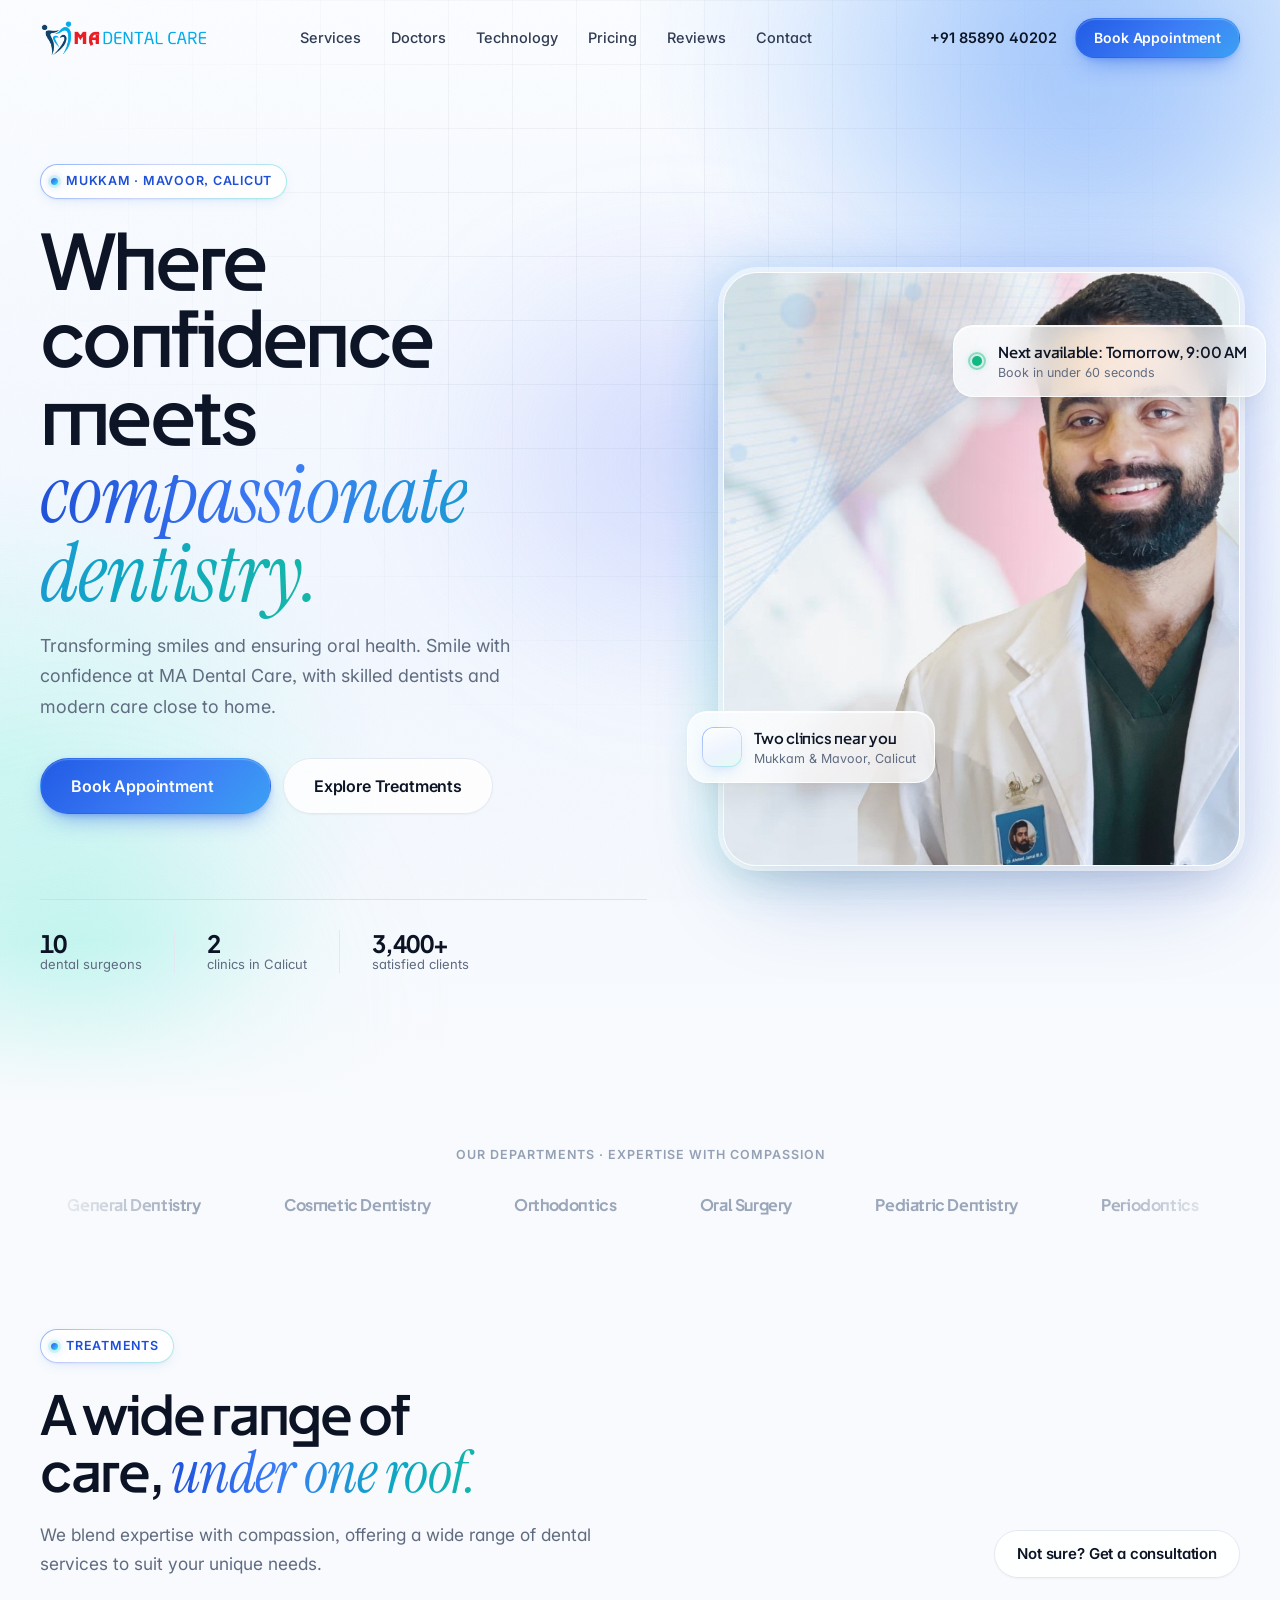
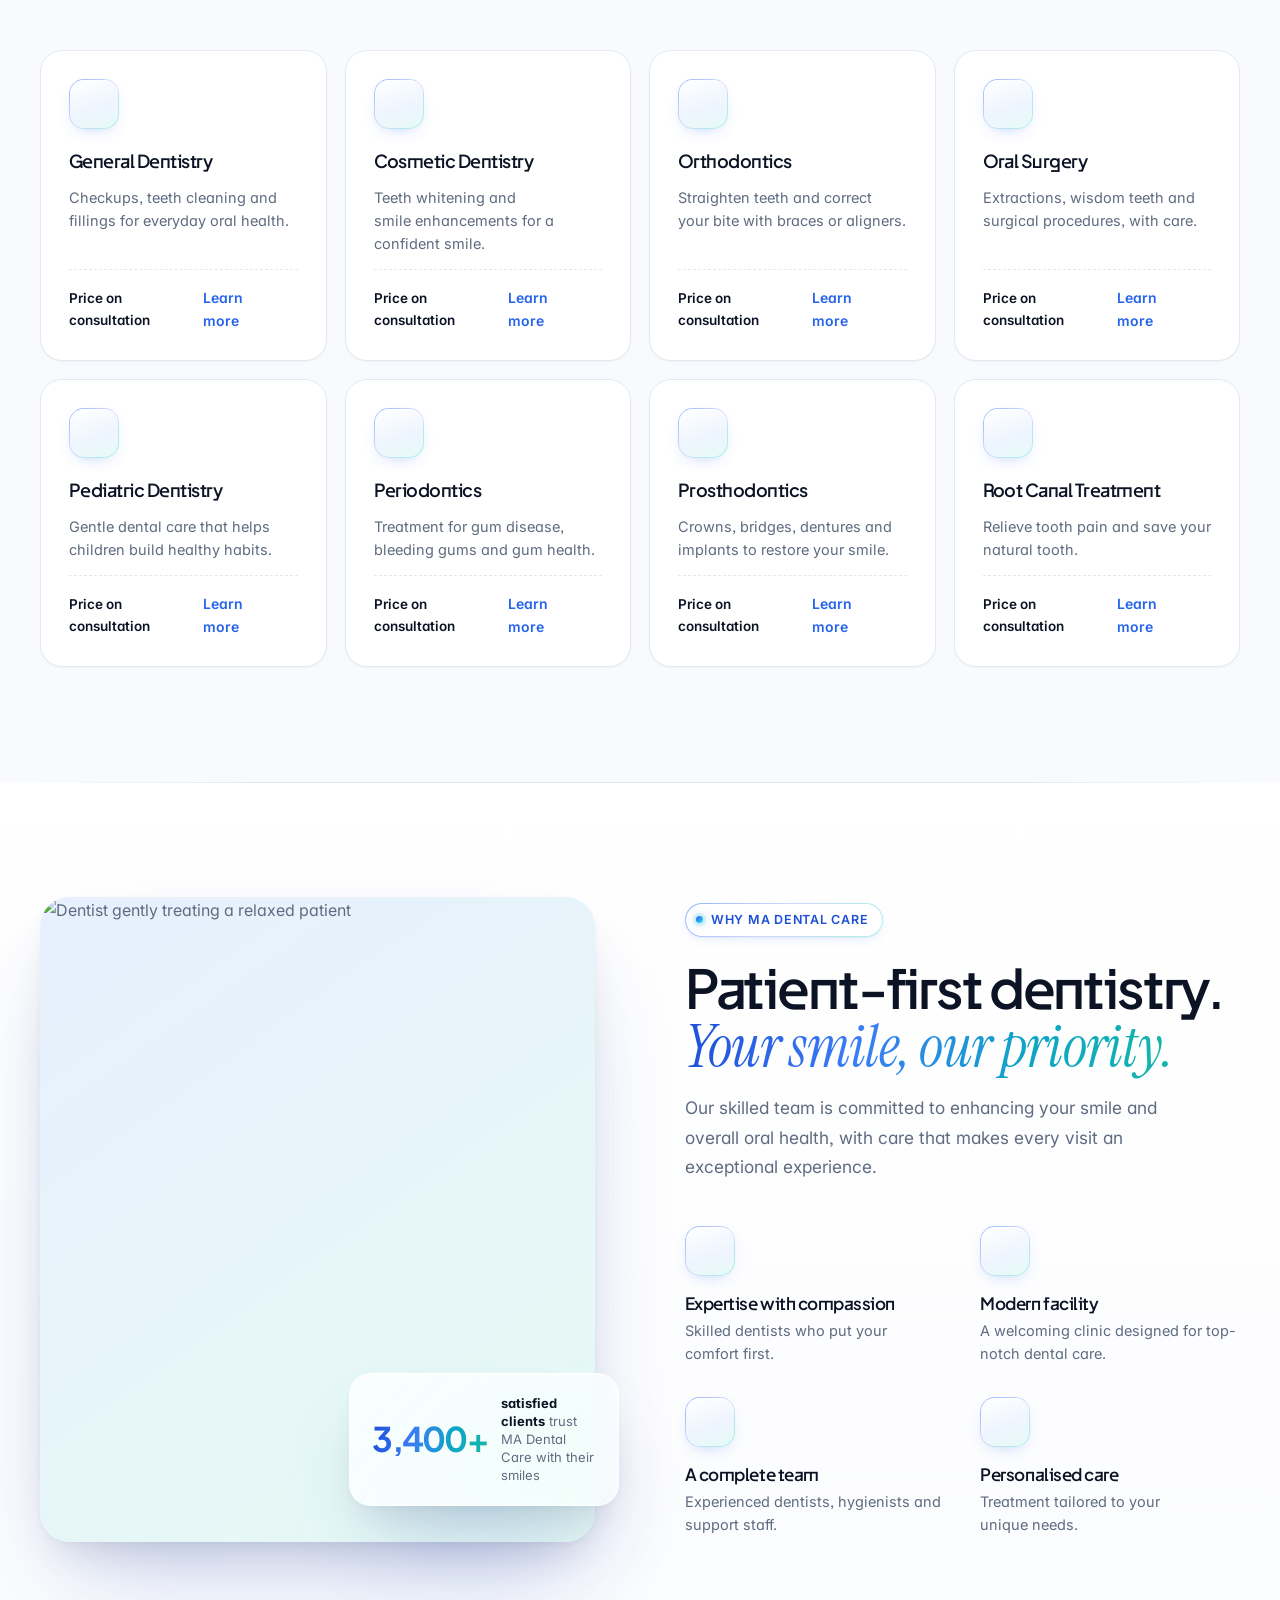
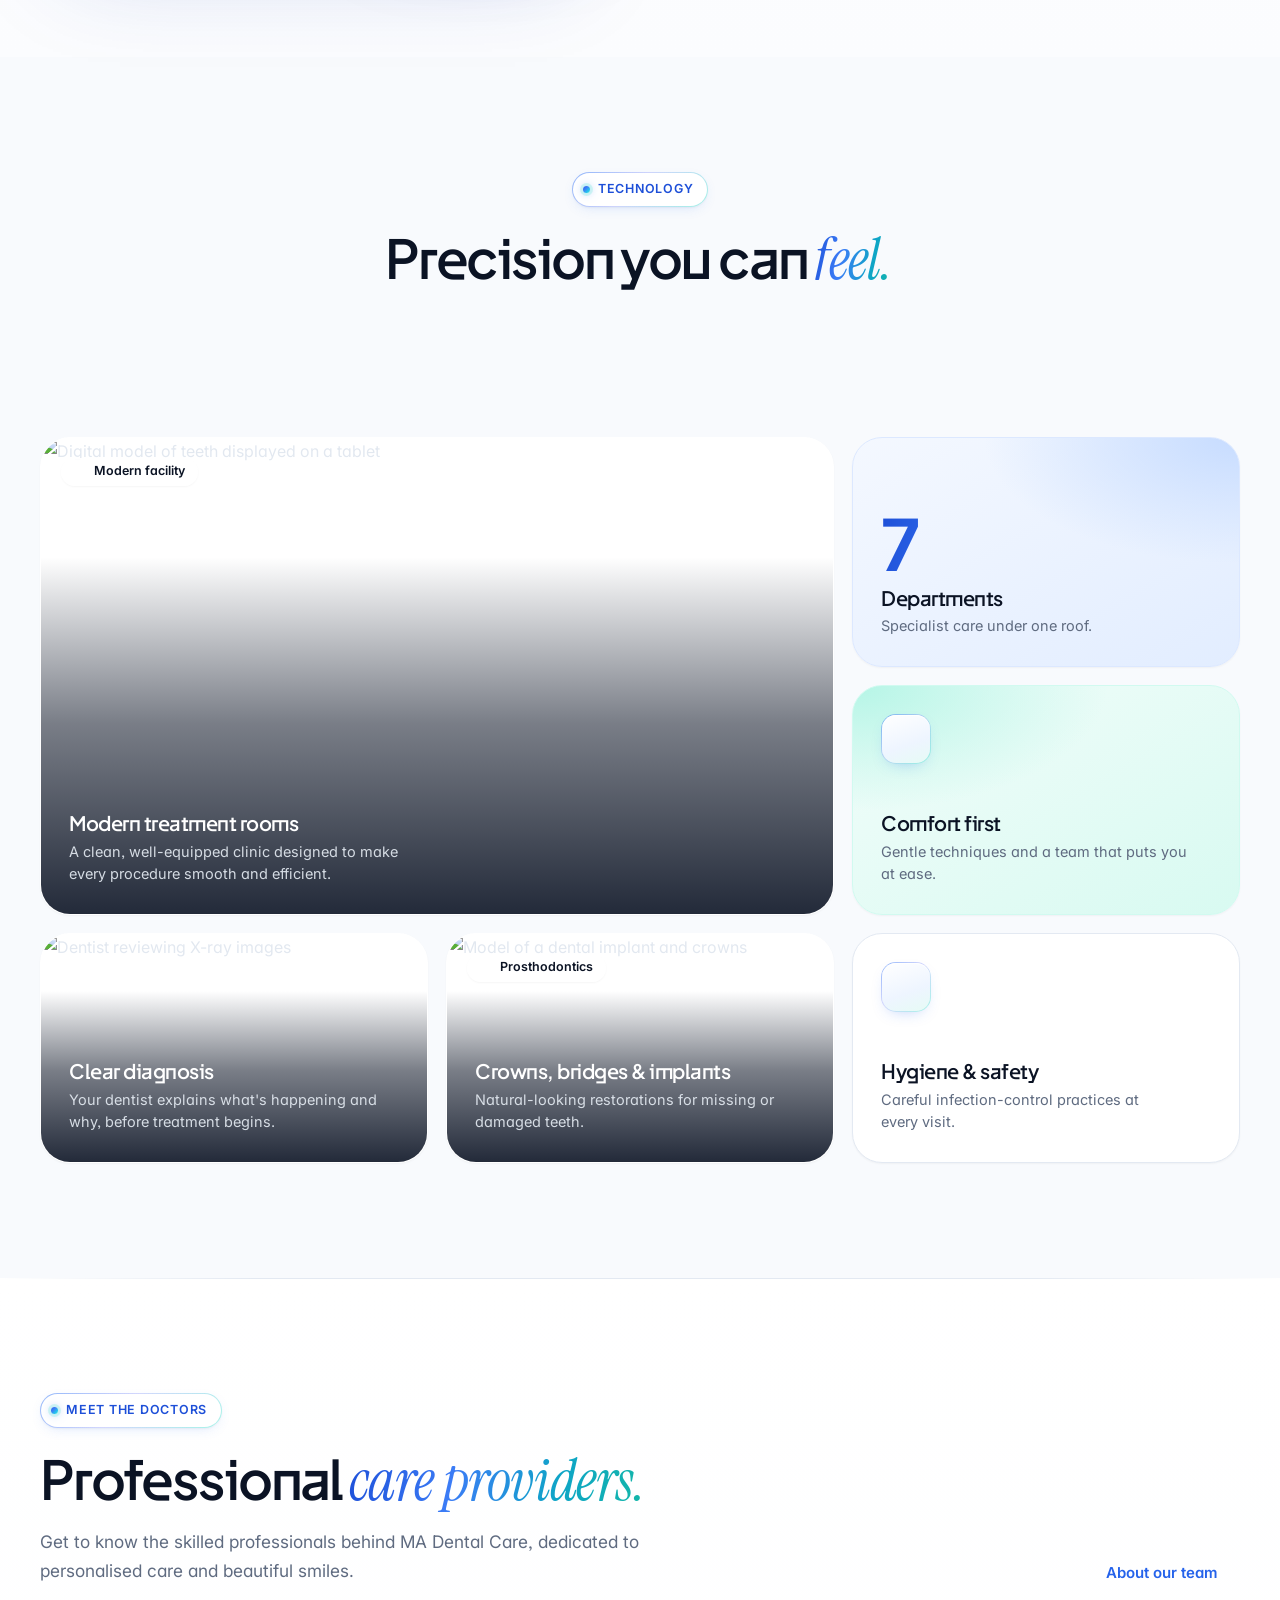
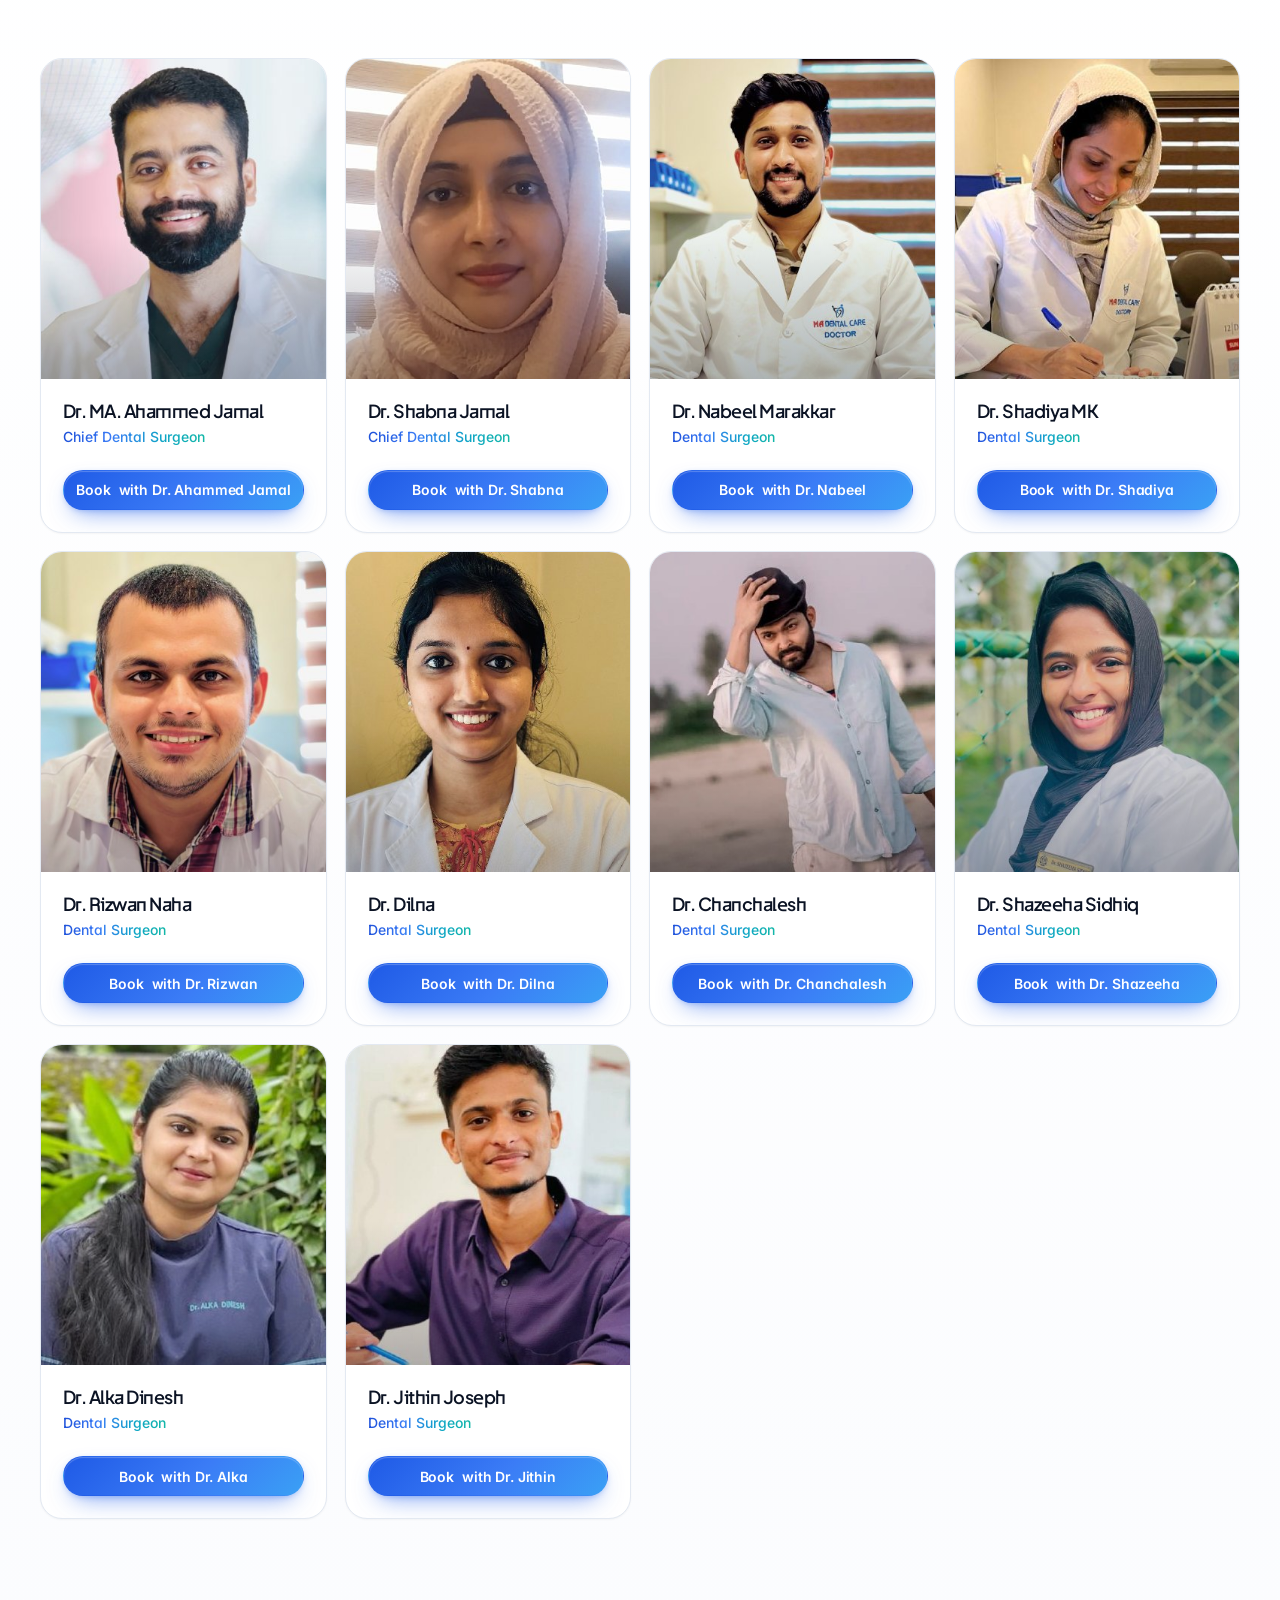
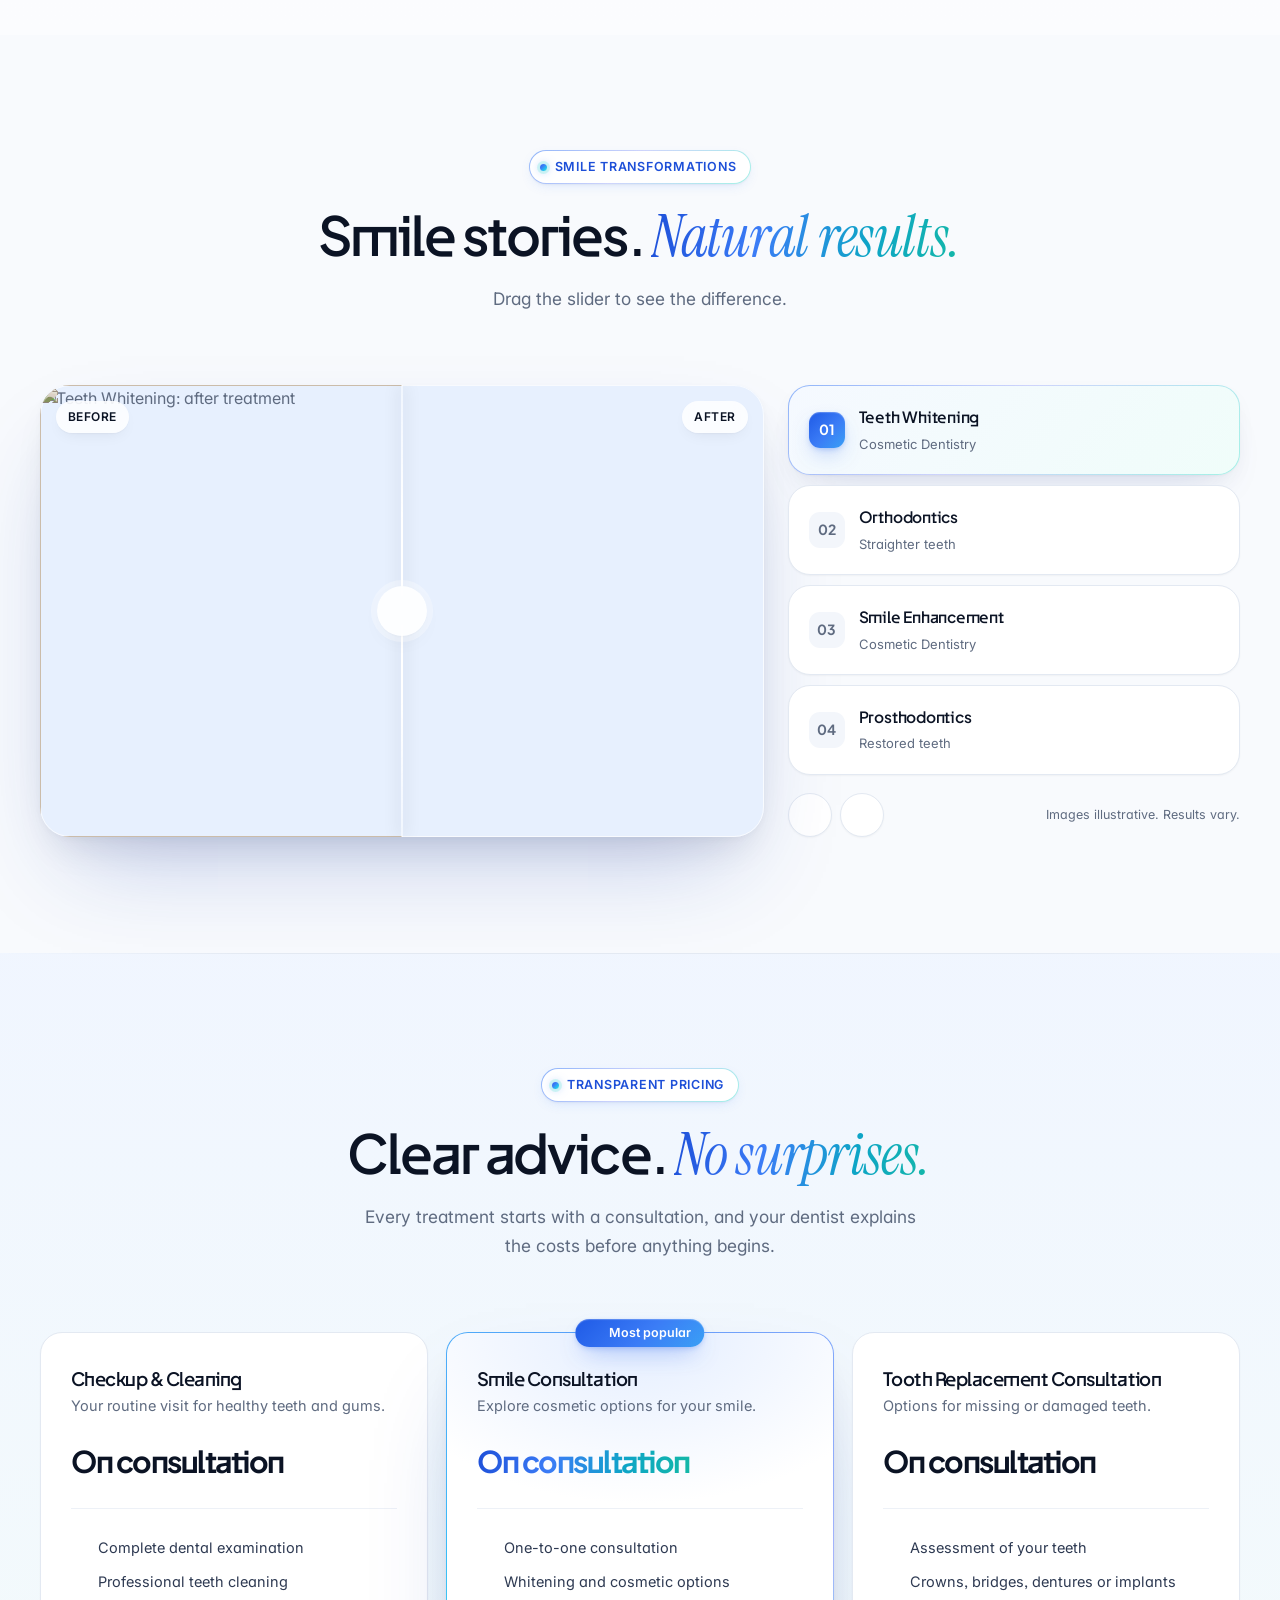
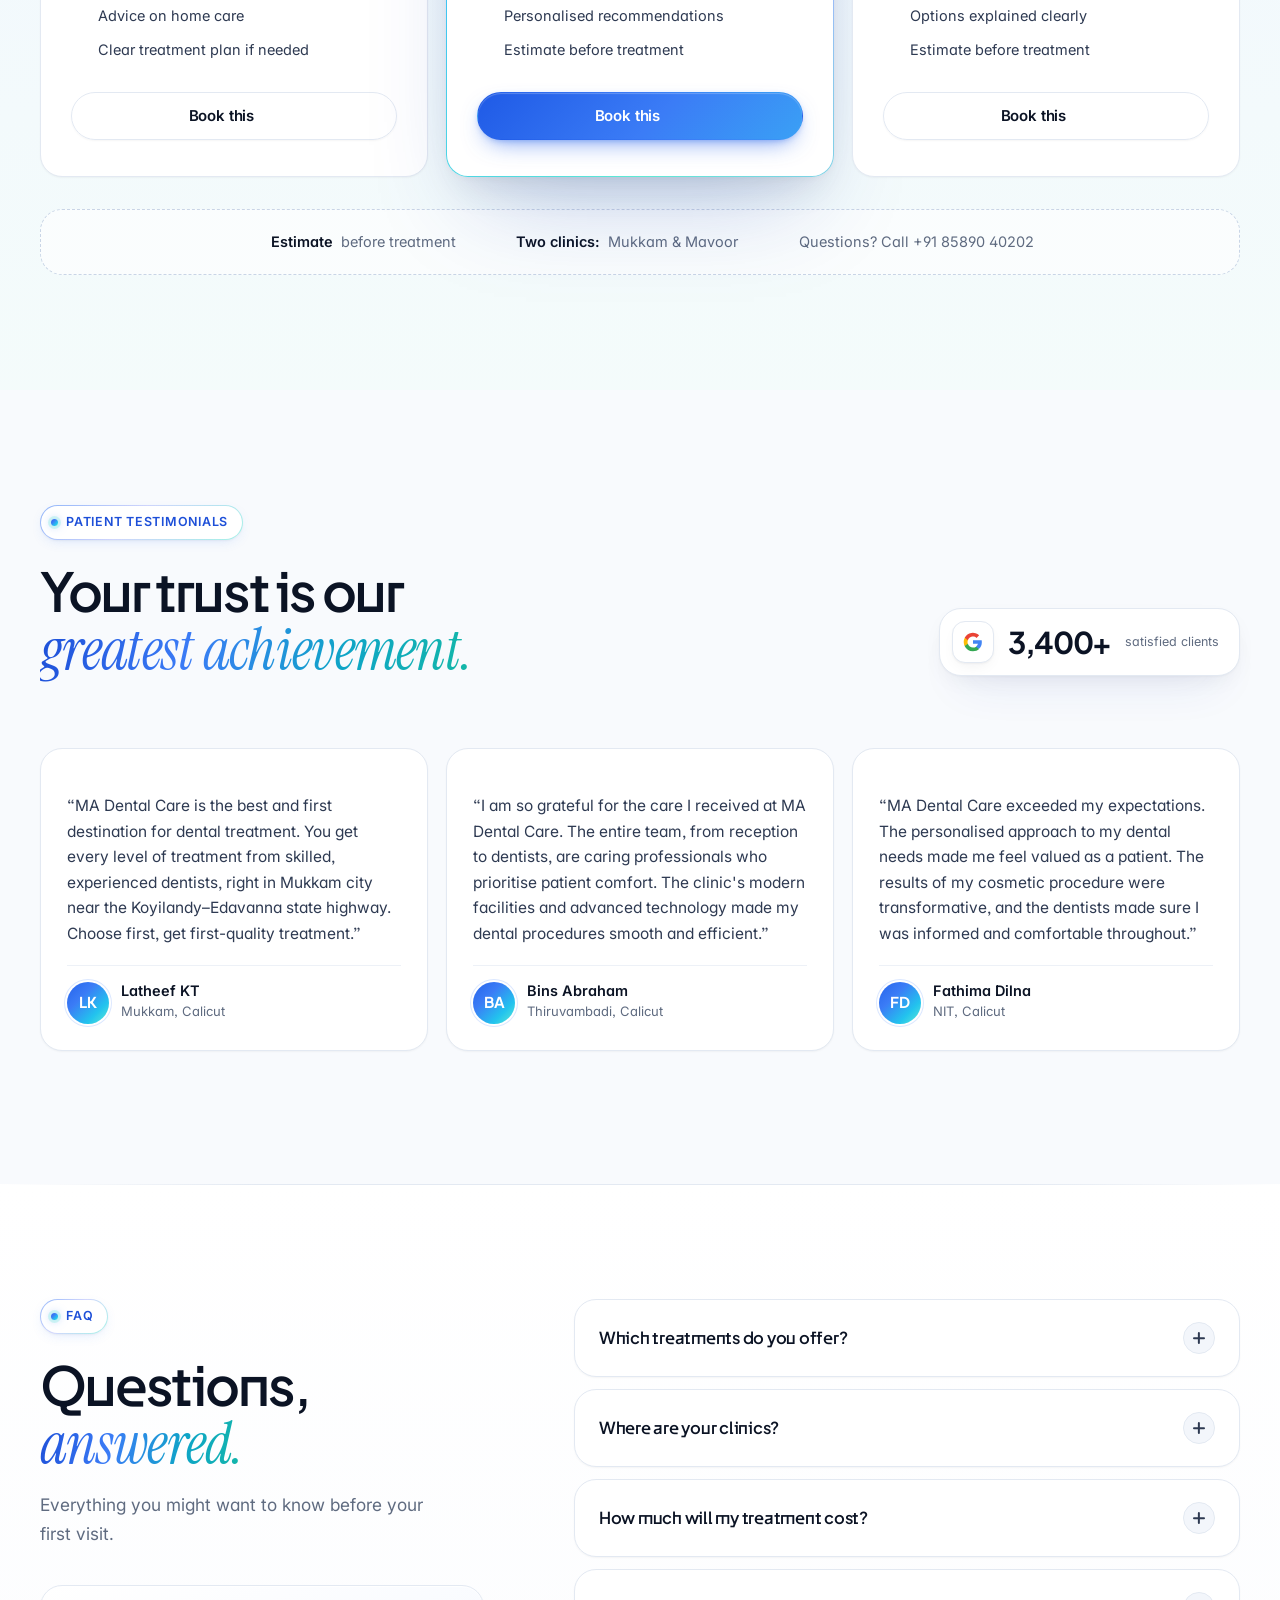
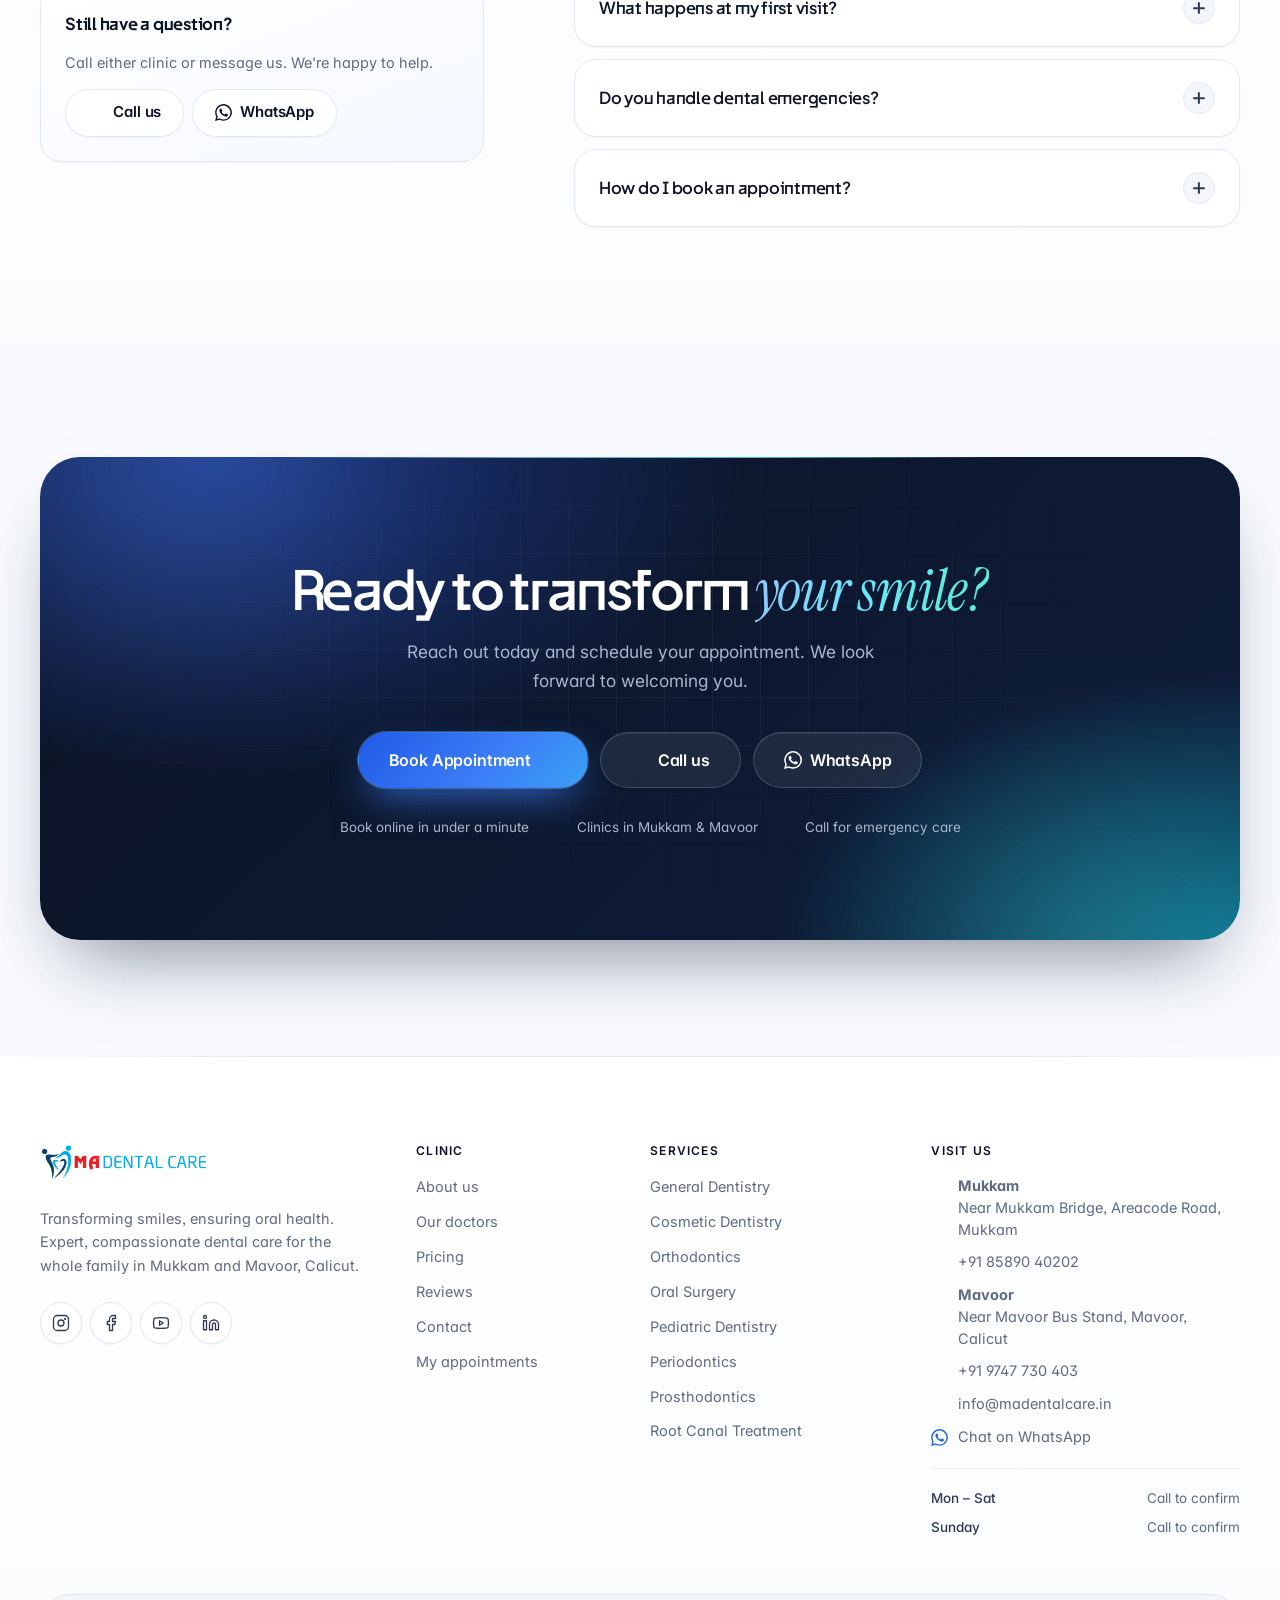
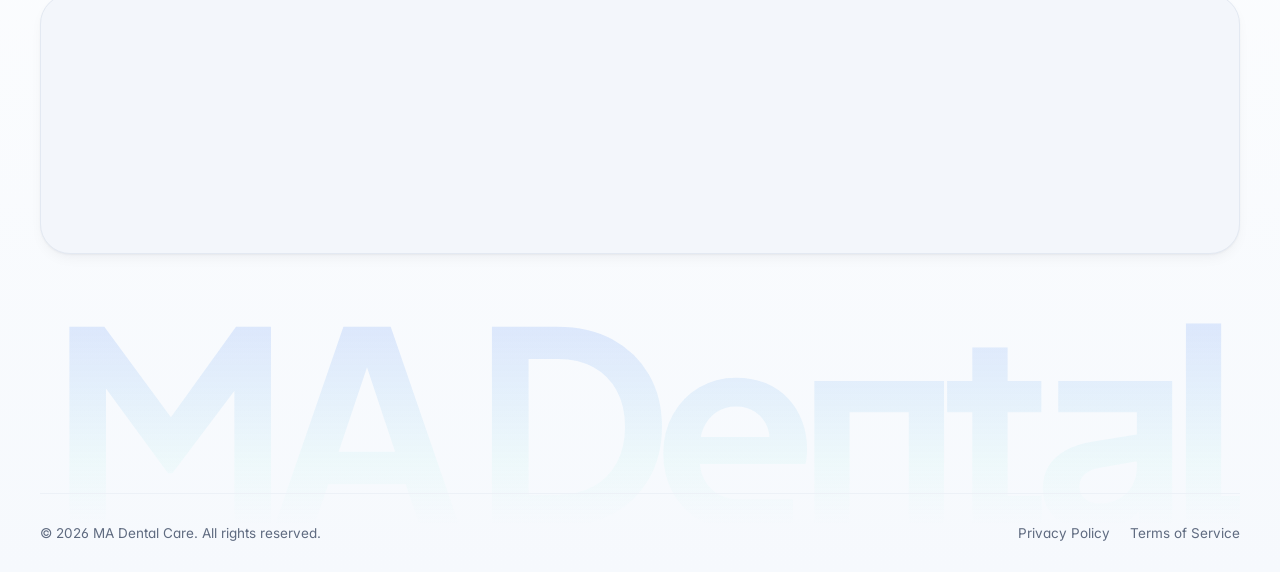
==== commit cd7f5f66: "Replace template content with MA Dental Care client content Swap placeholder clinic, doctors, servic" ====
--- a/index.html
+++ b/index.html
@@ -3,50 +3,52 @@
 <head>
   <meta charset="utf-8">
   <meta name="viewport" content="width=device-width, initial-scale=1, viewport-fit=cover">
-  <title>Aurea Dental Studio · Premium Dental Care in Bengaluru | Book Online</title>
-  <meta name="description" content="Premium, painless dental care: whitening, implants, clear aligners, veneers and family dentistry. 4.9★ from 1,200+ reviews. Book your appointment online in under 60 seconds.">
+  <title>MA Dental Care · Dental Clinic in Mukkam &amp; Mavoor, Calicut | Book Online</title>
+  <meta name="description" content="MA Dental Care, Mukkam: general dentistry, cosmetic dentistry, orthodontics, oral surgery, pediatric dentistry, periodontics, prosthodontics, root canal, crowns, dentures, implants and teeth whitening. Call +91 85890 40202 or book online.">
   <meta name="theme-color" content="#FAFBFC">
-  <link rel="canonical" href="https://www.aureadental.com/">
+  <link rel="canonical" href="https://www.madentalcare.in/">
   <meta property="og:type" content="website">
-  <meta property="og:site_name" content="Aurea Dental Studio">
-  <meta property="og:title" content="Aurea Dental Studio · Premium dental care, designed around you">
-  <meta property="og:description" content="Advanced, painless, personalised dentistry. Book online in under 60 seconds.">
-  <meta property="og:url" content="https://www.aureadental.com/">
-  <meta property="og:image" content="https://images.unsplash.com/photo-1629909613654-28e377c37b09?auto=format&fit=crop&w=1200&h=630&q=70">
+  <meta property="og:site_name" content="MA Dental Care">
+  <meta property="og:title" content="MA Dental Care · Transforming smiles, ensuring oral health">
+  <meta property="og:description" content="Compassionate dental care in Mukkam and Mavoor, Calicut. Book your appointment online.">
+  <meta property="og:url" content="https://www.madentalcare.in/">
+  <meta property="og:image" content="https://www.madentalcare.in/assets/img/ma-dental-care-og.jpg">
   <meta name="twitter:card" content="summary_large_image">
-  <link rel="icon" href="assets/img/favicon.svg" type="image/svg+xml">
+  <link rel="icon" href="assets/img/ma-dental-care-favicon.png" type="image/png">
   <link rel="preconnect" href="https://fonts.googleapis.com">
   <link rel="preconnect" href="https://fonts.gstatic.com" crossorigin>
   <link rel="preconnect" href="https://images.unsplash.com">
   <link href="https://fonts.googleapis.com/css2?family=Inter:wght@400;500;600&family=Instrument+Serif:ital@0;1&family=Plus+Jakarta+Sans:wght@500;600;700&display=swap" rel="stylesheet">
-  <link rel="preload" as="image" href="https://images.unsplash.com/photo-1629909613654-28e377c37b09?auto=format&fit=crop&w=1100&h=1300&q=70">
+  <link rel="preload" as="image" href="assets/img/dr-ahammed-jamal-portrait.jpg">
   <link rel="stylesheet" href="assets/css/styles.css">
   <script type="application/ld+json">
   {
     "@context": "https://schema.org",
     "@type": "Dentist",
-    "name": "Aurea Dental Studio",
-    "image": "https://images.unsplash.com/photo-1629909613654-28e377c37b09?auto=format&fit=crop&w=1200&q=70",
-    "url": "https://www.aureadental.com/",
-    "telephone": "+91-98765-43210",
-    "email": "hello@aureadental.com",
-    "priceRange": "₹₹₹",
+    "name": "MA Dental Care",
+    "slogan": "Transforming Smiles, Ensuring Oral Health",
+    "image": "https://www.madentalcare.in/assets/img/ma-dental-care-og.jpg",
+    "logo": "https://www.madentalcare.in/assets/img/ma-dental-care-logo.png",
+    "url": "https://www.madentalcare.in/",
+    "telephone": "+91-85890-40202",
+    "email": "info@madentalcare.in",
     "address": {
       "@type": "PostalAddress",
-      "streetAddress": "Level 2, 48 Park Avenue, Indiranagar",
-      "addressLocality": "Bengaluru",
-      "postalCode": "560038",
-      "addressRegion": "KA",
+      "streetAddress": "Near Mukkam Bridge, Areacode Road",
+      "addressLocality": "Mukkam",
+      "addressRegion": "Kerala",
       "addressCountry": "IN"
     },
-    "geo": { "@type": "GeoCoordinates", "latitude": 12.9719, "longitude": 77.6412 },
-    "openingHoursSpecification": [
-      { "@type": "OpeningHoursSpecification", "dayOfWeek": ["Monday","Tuesday","Wednesday","Thursday","Friday"], "opens": "09:00", "closes": "20:00" },
-      { "@type": "OpeningHoursSpecification", "dayOfWeek": "Saturday", "opens": "09:00", "closes": "17:00" }
-    ],
-    "aggregateRating": { "@type": "AggregateRating", "ratingValue": "4.9", "reviewCount": "1200" },
-    "medicalSpecialty": ["Dentistry", "CosmeticDentistry", "Orthodontic", "PediatricDentistry"],
-    "potentialAction": { "@type": "ReserveAction", "target": "https://www.aureadental.com/book.html" }
+    "geo": { "@type": "GeoCoordinates", "latitude": 11.3196, "longitude": 75.9939 },
+    "hasMap": "https://www.google.com/maps/search/?api=1&query=MA%20Dental%20Care%20Mukkam",
+    "medicalSpecialty": ["Dentistry", "CosmeticDentistry", "Orthodontic", "PediatricDentistry", "Periodontic", "Prosthodontic"],
+    "department": [{
+      "@type": "Dentist",
+      "name": "MA Dental Care, Mavoor",
+      "telephone": "+91-97477-30403",
+      "address": { "@type": "PostalAddress", "streetAddress": "Near Mavoor Bus Stand", "addressLocality": "Mavoor", "addressRegion": "Kerala", "addressCountry": "IN" }
+    }],
+    "potentialAction": { "@type": "ReserveAction", "target": "https://www.madentalcare.in/book.html" }
   }
   </script>
   <script defer src="https://unpkg.com/lucide@1.50.0/dist/umd/lucide.min.js"></script>
@@ -68,49 +70,45 @@
       <div class="orb orb--indigo" aria-hidden="true"></div>
       <div class="container hero__inner">
         <div class="hero__copy">
-          <span class="eyebrow" data-reveal>Now accepting new patients</span>
-          <h1 id="hero-title" class="h1" data-reveal style="--d:1">Premium dental care, <span class="serif">designed around you.</span></h1>
-          <p class="lead" data-reveal style="--d:2">Advanced technology, gentle hands and a plan made for your smile. Painless, personalised treatment in a calm, spa-like studio.</p>
+          <span class="eyebrow" data-reveal>Mukkam · Mavoor, Calicut</span>
+          <h1 id="hero-title" class="h1" data-reveal style="--d:1">Where confidence meets <span class="serif">compassionate dentistry.</span></h1>
+          <p class="lead" data-reveal style="--d:2">Transforming smiles and ensuring oral health. Smile with confidence at MA Dental Care, with skilled dentists and modern care close to home.</p>
           <div class="hero__ctas" data-reveal style="--d:3">
             <a class="btn btn--primary btn--lg" href="book.html">Book Appointment <i data-lucide="arrow-right" aria-hidden="true"></i></a>
             <a class="btn btn--secondary btn--lg" href="#services">Explore Treatments</a>
           </div>
-          <p class="hero__micro" data-reveal style="--d:3"><i data-lucide="circle-check" aria-hidden="true"></i> Free cancellation up to 24 hours before · No account needed</p>
+          <p class="hero__micro" data-reveal style="--d:3"><i data-lucide="phone" aria-hidden="true"></i> Need care urgently? Call <a href="tel:+918589040202" style="font-weight:600;color:var(--ink)">+91 85890 40202</a></p>
           <div class="trust-row" data-reveal style="--d:4">
             <div class="trust-item">
-              <span class="g-badge" aria-hidden="true">
-                <svg viewBox="0 0 24 24"><path fill="#4285F4" d="M22.6 12.2c0-.8-.1-1.5-.2-2.2H12v4.2h5.9a5 5 0 0 1-2.2 3.3v2.7h3.6c2.1-1.9 3.3-4.8 3.3-8z"/><path fill="#34A853" d="M12 23c3 0 5.5-1 7.3-2.7l-3.6-2.7c-1 .7-2.2 1.1-3.7 1.1-2.9 0-5.3-1.9-6.2-4.5H2.1v2.8A11 11 0 0 0 12 23z"/><path fill="#FBBC05" d="M5.8 14.2a6.6 6.6 0 0 1 0-4.3V7H2.1a11 11 0 0 0 0 9.9l3.7-2.7z"/><path fill="#EA4335" d="M12 5.4c1.6 0 3.1.6 4.2 1.7l3.2-3.2A11 11 0 0 0 2.1 7l3.7 2.9C6.7 7.3 9.1 5.4 12 5.4z"/></svg>
-              </span>
-              <div><div class="trust-item__val"><span data-count="4.9">4.9</span><span class="stars" aria-hidden="true" style="font-size:13px;margin-left:6px">★★★★★</span></div><div class="trust-item__label">1,200+ Google reviews</div></div>
-            </div>
-            <div class="trust-item"><div><div class="trust-item__val"><span data-count="15" data-suffix="+">15+</span> yrs</div><div class="trust-item__label">of clinical excellence</div></div></div>
-            <div class="trust-item"><div><div class="trust-item__val" data-count="18000" data-suffix="+">18,000+</div><div class="trust-item__label">happy patients</div></div></div>
+              <div><div class="trust-item__val"><span data-count="10">10</span></div><div class="trust-item__label">dental surgeons</div></div>
+            </div>
+            <div class="trust-item"><div><div class="trust-item__val"><span data-count="2">2</span></div><div class="trust-item__label">clinics in Calicut</div></div></div>
+            <div class="trust-item"><div><div class="trust-item__val" data-count="3400" data-suffix="+">3,400+</div><div class="trust-item__label">satisfied clients</div></div></div>
           </div>
         </div>
 
         <div class="hero__visual" data-reveal style="--d:2">
           <div class="frame">
-            <img src="https://images.unsplash.com/photo-1629909613654-28e377c37b09?auto=format&fit=crop&w=1100&h=1300&q=70"
-                 srcset="https://images.unsplash.com/photo-1629909613654-28e377c37b09?auto=format&fit=crop&w=600&h=700&q=70 600w, https://images.unsplash.com/photo-1629909613654-28e377c37b09?auto=format&fit=crop&w=1100&h=1300&q=70 1100w"
-                 sizes="(max-width: 900px) 92vw, 520px" width="1100" height="1300" fetchpriority="high"
-                 alt="Bright, modern treatment room at Aurea Dental Studio with natural light">
+            <img src="assets/img/dr-ahammed-jamal-portrait.jpg"
+                 sizes="(max-width: 900px) 92vw, 520px" width="886" height="996" fetchpriority="high"
+                 alt="Dr. MA. Ahammed Jamal, Chief Dental Surgeon at MA Dental Care" style="object-position:70% 20%">
           </div>
           <div class="float-card float-card--b glass">
             <span class="live-dot" aria-hidden="true"></span>
             <div><strong id="next-slot">Next available: Today</strong><small>Book in under 60 seconds</small></div>
           </div>
           <div class="float-card float-card--a glass">
-            <span class="icon-tile icon-tile--sm"><i data-lucide="zap" aria-hidden="true"></i></span>
-            <div><strong>Painless laser treatment</strong><small>Less bleeding, faster healing</small></div>
+            <span class="icon-tile icon-tile--sm"><i data-lucide="map-pin" aria-hidden="true"></i></span>
+            <div><strong>Two clinics near you</strong><small>Mukkam &amp; Mavoor, Calicut</small></div>
           </div>
         </div>
       </div>
     </section>
 
     <!-- Trust strip -->
-    <section class="logos" aria-label="Accreditations and insurance partners">
-      <div class="container">
-        <p class="logos__label">Accredited by leading bodies · Accepted by major insurers</p>
+    <section class="logos" aria-label="Our departments">
+      <div class="container">
+        <p class="logos__label">Our departments · Expertise with compassion</p>
         <div class="logos__viewport"><div class="logos__track" id="logos"></div></div>
       </div>
     </section>
@@ -121,8 +119,8 @@
         <div class="section-head section-head--row">
           <div>
             <span class="eyebrow" data-reveal>Treatments</span>
-            <h2 id="services-title" class="h2" data-reveal style="--d:1">Everything your smile needs, <em class="serif">under one roof.</em></h2>
-            <p class="lead" data-reveal style="--d:2">From routine checkups to complete makeovers, every treatment is planned around your comfort and goals.</p>
+            <h2 id="services-title" class="h2" data-reveal style="--d:1">A wide range of care, <em class="serif">under one roof.</em></h2>
+            <p class="lead" data-reveal style="--d:2">We blend expertise with compassion, offering a wide range of dental services to suit your unique needs.</p>
           </div>
           <a class="btn btn--secondary" href="book.html?service=consultation" data-reveal>Not sure? Get a consultation</a>
         </div>
@@ -135,37 +133,38 @@
       <div class="container split">
         <div class="split__media" data-reveal>
           <div class="frame">
+            <!-- TODO: confirm with client — stock photo; replace with a real clinic/treatment photo. -->
             <img src="https://images.unsplash.com/photo-1588776814546-daab30f310ce?auto=format&fit=crop&w=1000&h=1150&q=70" loading="lazy" width="1000" height="1150" alt="Dentist gently treating a relaxed patient">
           </div>
           <div class="split__stat glass">
-            <span class="num" data-count="98" data-suffix="%">98%</span>
-            <p>of patients rate their visit as <b style="color:var(--ink)">comfortable or pain-free</b></p>
+            <span class="num" data-count="3400" data-suffix="+">3,400+</span>
+            <p><b style="color:var(--ink)">satisfied clients</b> trust MA Dental Care with their smiles</p>
           </div>
         </div>
         <div>
-          <span class="eyebrow" data-reveal>Why Aurea</span>
-          <h2 id="why-title" class="h2" data-reveal style="--d:1">Dentistry that feels <em class="serif">different.</em></h2>
-          <p class="lead" data-reveal style="--d:2">We've rethought every detail of the visit, from the first message to the final polish, so you feel informed, comfortable and cared for.</p>
+          <span class="eyebrow" data-reveal>Why MA Dental Care</span>
+          <h2 id="why-title" class="h2" data-reveal style="--d:1">Patient-first dentistry. <em class="serif">Your smile, our priority.</em></h2>
+          <p class="lead" data-reveal style="--d:2">Our skilled team is committed to enhancing your smile and overall oral health, with care that makes every visit an exceptional experience.</p>
           <div class="features">
             <div class="feature" data-reveal style="--d:1">
               <span class="icon-tile"><i data-lucide="heart-handshake" aria-hidden="true"></i></span>
-              <h3>Painless procedures</h3>
-              <p>Gentle numbing, laser options and sedation for anxious patients.</p>
+              <h3>Expertise with compassion</h3>
+              <p>Skilled dentists who put your comfort first.</p>
             </div>
             <div class="feature" data-reveal style="--d:2">
-              <span class="icon-tile"><i data-lucide="scan-line" aria-hidden="true"></i></span>
-              <h3>Advanced 3D imaging</h3>
-              <p>Precise diagnosis with low-dose digital and CBCT scans.</p>
+              <span class="icon-tile"><i data-lucide="building-2" aria-hidden="true"></i></span>
+              <h3>Modern facility</h3>
+              <p>A welcoming clinic designed for top-notch dental care.</p>
             </div>
             <div class="feature" data-reveal style="--d:3">
-              <span class="icon-tile"><i data-lucide="shield-check" aria-hidden="true"></i></span>
-              <h3>Sterile &amp; safe environment</h3>
-              <p>Hospital-grade sterilisation with sealed, single-use kits.</p>
+              <span class="icon-tile"><i data-lucide="users" aria-hidden="true"></i></span>
+              <h3>A complete team</h3>
+              <p>Experienced dentists, hygienists and support staff.</p>
             </div>
             <div class="feature" data-reveal style="--d:4">
               <span class="icon-tile"><i data-lucide="clipboard-list" aria-hidden="true"></i></span>
-              <h3>Personalised treatment plans</h3>
-              <p>Clear options and costs, explained in plain language.</p>
+              <h3>Personalised care</h3>
+              <p>Treatment tailored to your unique needs.</p>
             </div>
           </div>
         </div>
@@ -178,40 +177,41 @@
         <div class="section-head section-head--center">
           <span class="eyebrow" data-reveal>Technology</span>
           <h2 id="tech-title" class="h2" data-reveal style="--d:1">Precision you can <em class="serif">feel.</em></h2>
-          <p class="lead" data-reveal style="--d:2">Digital tools that make treatment faster, more accurate and far more comfortable.</p>
-        </div>
+          <p class="lead" data-reveal style="--d:2">Modern facilities and careful techniques that make treatment smooth and comfortable.</p>
+        </div>
+        <!-- TODO: confirm with client — which equipment the clinic actually has (scanners, digital X-ray, etc.). Copy below is kept generic; images are stock. -->
         <div class="bento">
           <article class="bento__card bento__card--img b-1" data-reveal>
-            <img src="https://images.unsplash.com/photo-1600170311833-c2cf5280ce49?auto=format&fit=crop&w=1100&h=800&q=70" loading="lazy" alt="3D digital scan of teeth displayed on a tablet">
-            <span class="badge"><i data-lucide="scan-face" aria-hidden="true"></i> No messy moulds</span>
-            <h3>Intraoral 3D scanners</h3>
-            <p>A two-minute scan creates a precise 3D model of your teeth. Comfortable, quick and accurate.</p>
+            <img src="https://images.unsplash.com/photo-1600170311833-c2cf5280ce49?auto=format&fit=crop&w=1100&h=800&q=70" loading="lazy" alt="Digital model of teeth displayed on a tablet">
+            <span class="badge"><i data-lucide="building-2" aria-hidden="true"></i> Modern facility</span>
+            <h3>Modern treatment rooms</h3>
+            <p>A clean, well-equipped clinic designed to make every procedure smooth and efficient.</p>
           </article>
           <article class="bento__card bento__card--blue bento__card--stat b-2" data-reveal style="--d:1">
-            <span class="big" data-count="90" data-suffix="%">90%</span>
-            <h3>Less radiation</h3>
-            <p>Digital X-rays vs. traditional film.</p>
+            <span class="big" data-count="7">7</span>
+            <h3>Departments</h3>
+            <p>Specialist care under one roof.</p>
           </article>
           <article class="bento__card bento__card--mint b-3" data-reveal style="--d:2">
-            <span class="icon-tile"><i data-lucide="zap" aria-hidden="true"></i></span>
-            <h3>Laser dentistry</h3>
-            <p>Gentler gum care with less bleeding and faster healing.</p>
+            <span class="icon-tile"><i data-lucide="heart-handshake" aria-hidden="true"></i></span>
+            <h3>Comfort first</h3>
+            <p>Gentle techniques and a team that puts you at ease.</p>
           </article>
           <article class="bento__card bento__card--img b-4" data-reveal style="--d:1">
-            <img src="https://images.unsplash.com/photo-1588776814546-1ffcf47267a5?auto=format&fit=crop&w=800&h=900&q=70" loading="lazy" alt="Dentist reviewing digital X-ray images">
-            <h3>Digital X-rays</h3>
-            <p>Instant, high-definition images you can see on screen with your dentist.</p>
+            <img src="https://images.unsplash.com/photo-1588776814546-1ffcf47267a5?auto=format&fit=crop&w=800&h=900&q=70" loading="lazy" alt="Dentist reviewing X-ray images">
+            <h3>Clear diagnosis</h3>
+            <p>Your dentist explains what's happening and why, before treatment begins.</p>
           </article>
           <article class="bento__card bento__card--img b-5" data-reveal style="--d:2">
             <img src="https://images.unsplash.com/photo-1593022356769-11f762e25ed9?auto=format&fit=crop&w=800&h=600&q=70" loading="lazy" alt="Model of a dental implant and crowns">
-            <span class="badge"><i data-lucide="timer" aria-hidden="true"></i> Same day</span>
-            <h3>CAD/CAM crowns</h3>
-            <p>Designed and milled in-house, fitted in one visit.</p>
+            <span class="badge"><i data-lucide="crown" aria-hidden="true"></i> Prosthodontics</span>
+            <h3>Crowns, bridges &amp; implants</h3>
+            <p>Natural-looking restorations for missing or damaged teeth.</p>
           </article>
           <article class="bento__card b-6" data-reveal style="--d:3">
-            <span class="icon-tile"><i data-lucide="microscope" aria-hidden="true"></i></span>
-            <h3>Microscope-guided care</h3>
-            <p>Up to 25× magnification for precise root canal treatment.</p>
+            <span class="icon-tile"><i data-lucide="shield-check" aria-hidden="true"></i></span>
+            <h3>Hygiene &amp; safety</h3>
+            <p>Careful infection-control practices at every visit.</p>
           </article>
         </div>
       </div>
@@ -223,8 +223,8 @@
         <div class="section-head section-head--row">
           <div>
             <span class="eyebrow" data-reveal>Meet the doctors</span>
-            <h2 id="doctors-title" class="h2" data-reveal style="--d:1">Specialists who <em class="serif">listen first.</em></h2>
-            <p class="lead" data-reveal style="--d:2">Experienced, gentle and genuinely invested in your smile. Choose your dentist, or let us match you.</p>
+            <h2 id="doctors-title" class="h2" data-reveal style="--d:1">Professional <em class="serif">care providers.</em></h2>
+            <p class="lead" data-reveal style="--d:2">Get to know the skilled professionals behind MA Dental Care, dedicated to personalised care and beautiful smiles.</p>
           </div>
           <a class="link" href="about.html#team" data-reveal>About our team <i data-lucide="arrow-right" aria-hidden="true"></i></a>
         </div>
@@ -233,11 +233,12 @@
     </section>
 
     <!-- Before / after -->
+    <!-- TODO: confirm with client — illustrative stock images; replace with real before/after cases (with patient consent). -->
     <section class="section" id="results" aria-labelledby="results-title">
       <div class="container">
         <div class="section-head section-head--center">
           <span class="eyebrow" data-reveal>Smile transformations</span>
-          <h2 id="results-title" class="h2" data-reveal style="--d:1">Real changes. <em class="serif">Natural results.</em></h2>
+          <h2 id="results-title" class="h2" data-reveal style="--d:1">Smile stories. <em class="serif">Natural results.</em></h2>
           <p class="lead" data-reveal style="--d:2">Drag the slider to see the difference.</p>
         </div>
         <div class="compare-wrap" data-reveal>
@@ -262,18 +263,19 @@
     </section>
 
     <!-- Pricing -->
+    <!-- TODO: confirm with client — no prices are published; packages show "On consultation". -->
     <section class="section section--wash" id="pricing" aria-labelledby="pricing-title">
       <div class="container">
         <div class="section-head section-head--center">
           <span class="eyebrow" data-reveal>Transparent pricing</span>
-          <h2 id="pricing-title" class="h2" data-reveal style="--d:1">Clear prices. <em class="serif">No surprises.</em></h2>
-          <p class="lead" data-reveal style="--d:2">Starting prices for our most popular packages. You'll always get an itemised estimate before treatment.</p>
+          <h2 id="pricing-title" class="h2" data-reveal style="--d:1">Clear advice. <em class="serif">No surprises.</em></h2>
+          <p class="lead" data-reveal style="--d:2">Every treatment starts with a consultation, and your dentist explains the costs before anything begins.</p>
         </div>
         <div class="pricing-grid" id="pricing-grid"></div>
         <div class="pricing-note" data-reveal>
-          <span><i data-lucide="credit-card" aria-hidden="true"></i> <b>0% EMI</b> on treatments above ₹10,000</span>
-          <span><i data-lucide="shield-check" aria-hidden="true"></i> <b>Cashless insurance</b> with major providers</span>
-          <span><i data-lucide="wallet" aria-hidden="true"></i> Cards, UPI &amp; net banking accepted</span>
+          <span><i data-lucide="clipboard-list" aria-hidden="true"></i> <b>Estimate</b> before treatment</span>
+          <span><i data-lucide="map-pin" aria-hidden="true"></i> <b>Two clinics:</b> Mukkam &amp; Mavoor</span>
+          <span><i data-lucide="phone" aria-hidden="true"></i> Questions? Call +91 85890 40202</span>
         </div>
       </div>
     </section>
@@ -283,13 +285,14 @@
       <div class="container">
         <div class="section-head section-head--row">
           <div>
-            <span class="eyebrow" data-reveal>Patient stories</span>
-            <h2 id="reviews-title" class="h2" data-reveal style="--d:1">Loved by thousands of <em class="serif">smiles.</em></h2>
+            <span class="eyebrow" data-reveal>Patient testimonials</span>
+            <h2 id="reviews-title" class="h2" data-reveal style="--d:1">Your trust is our <em class="serif">greatest achievement.</em></h2>
           </div>
           <div class="rating-badge" data-reveal>
             <span class="g-badge" aria-hidden="true"><svg viewBox="0 0 24 24"><path fill="#4285F4" d="M22.6 12.2c0-.8-.1-1.5-.2-2.2H12v4.2h5.9a5 5 0 0 1-2.2 3.3v2.7h3.6c2.1-1.9 3.3-4.8 3.3-8z"/><path fill="#34A853" d="M12 23c3 0 5.5-1 7.3-2.7l-3.6-2.7c-1 .7-2.2 1.1-3.7 1.1-2.9 0-5.3-1.9-6.2-4.5H2.1v2.8A11 11 0 0 0 12 23z"/><path fill="#FBBC05" d="M5.8 14.2a6.6 6.6 0 0 1 0-4.3V7H2.1a11 11 0 0 0 0 9.9l3.7-2.7z"/><path fill="#EA4335" d="M12 5.4c1.6 0 3.1.6 4.2 1.7l3.2-3.2A11 11 0 0 0 2.1 7l3.7 2.9C6.7 7.3 9.1 5.4 12 5.4z"/></svg></span>
-            <span class="rating-badge__score">4.9</span>
-            <div><span class="stars" aria-label="4.9 out of 5 stars">★★★★★</span><small>from 1,200+ Google reviews</small></div>
+            <!-- TODO: confirm with client — add their real Google rating and review link. -->
+            <span class="rating-badge__score">3,400+</span>
+            <div><small>satisfied clients</small></div>
           </div>
         </div>
         <div class="masonry" id="reviews-grid"></div>
@@ -297,6 +300,7 @@
     </section>
 
     <!-- FAQ -->
+    <!-- TODO: confirm with client — FAQ answers are general; check policies (payments, insurance, emergencies). -->
     <section class="section section--white" id="faq" aria-labelledby="faq-title">
       <div class="container faq-layout">
         <div class="faq-aside">
@@ -305,7 +309,7 @@
           <p class="lead" data-reveal style="--d:2">Everything you might want to know before your first visit.</p>
           <div class="help-card card" data-reveal style="--d:3">
             <strong>Still have a question?</strong>
-            <p style="font-size:14.5px">Our care team usually replies within 10 minutes during clinic hours.</p>
+            <p style="font-size:14.5px">Call either clinic or message us. We're happy to help.</p>
             <div class="row" id="faq-help"></div>
           </div>
         </div>
@@ -319,13 +323,13 @@
         <div class="cta-banner" data-reveal>
           <div class="orb orb--blue" aria-hidden="true"></div>
           <div class="orb orb--mint" aria-hidden="true"></div>
-          <h2 class="h2">Your best smile starts with <span class="serif">one visit.</span></h2>
-          <p class="lead">Book online in under a minute. We'll take care of the rest.</p>
+          <h2 class="h2">Ready to transform <span class="serif">your smile?</span></h2>
+          <p class="lead">Reach out today and schedule your appointment. We look forward to welcoming you.</p>
           <div class="cta-banner__actions" id="cta-actions"></div>
           <div class="cta-banner__micro">
-            <span><i data-lucide="circle-check" aria-hidden="true"></i> Free cancellation up to 24h</span>
-            <span><i data-lucide="circle-check" aria-hidden="true"></i> No account needed</span>
-            <span><i data-lucide="circle-check" aria-hidden="true"></i> Same-day emergency care</span>
+            <span><i data-lucide="circle-check" aria-hidden="true"></i> Book online in under a minute</span>
+            <span><i data-lucide="circle-check" aria-hidden="true"></i> Clinics in Mukkam &amp; Mavoor</span>
+            <span><i data-lucide="circle-check" aria-hidden="true"></i> Call for emergency care</span>
           </div>
         </div>
       </div>
--- a/assets/css/styles.css
+++ b/assets/css/styles.css
@@ -1,5 +1,5 @@
 /* ==========================================================================
-   Aurea Dental Studio — Design system v2
+   MA Dental Care — Design system v2
    1. Tokens  2. Base  3. Layout  4. Components  5. Sections
    6. Sub-pages  7. Booking  8. Motion & utilities  9. Responsive
    ========================================================================== */
@@ -342,6 +342,8 @@
 .logo__mark svg { width: 36px; height: 36px; filter: drop-shadow(0 6px 12px rgba(59, 124, 246, 0.3)); transition: transform 500ms var(--ease-spring); }
 .logo:hover .logo__mark svg { transform: rotate(-8deg) scale(1.05); }
 .logo__text { display: flex; flex-direction: column; font-family: var(--font-head); font-weight: 700; font-size: 18.5px; letter-spacing: -0.035em; color: var(--ink); line-height: 1; }
+.logo__img { display: block; height: 36px; width: auto; }
+@media (max-width: 600px) { .doctor-card__with { display: none; } }
 .logo__sub { font-size: 10px; font-weight: 600; letter-spacing: 0.18em; text-transform: uppercase; color: var(--muted); margin-top: 5px; }
 .nav__list { display: flex; gap: 2px; }
 .nav__link { position: relative; display: block; padding: 8px 14px; font-size: 14.5px; font-weight: 500; color: var(--ink-2); border-radius: var(--pill); transition: color var(--t-fast), background-color var(--t-fast); }
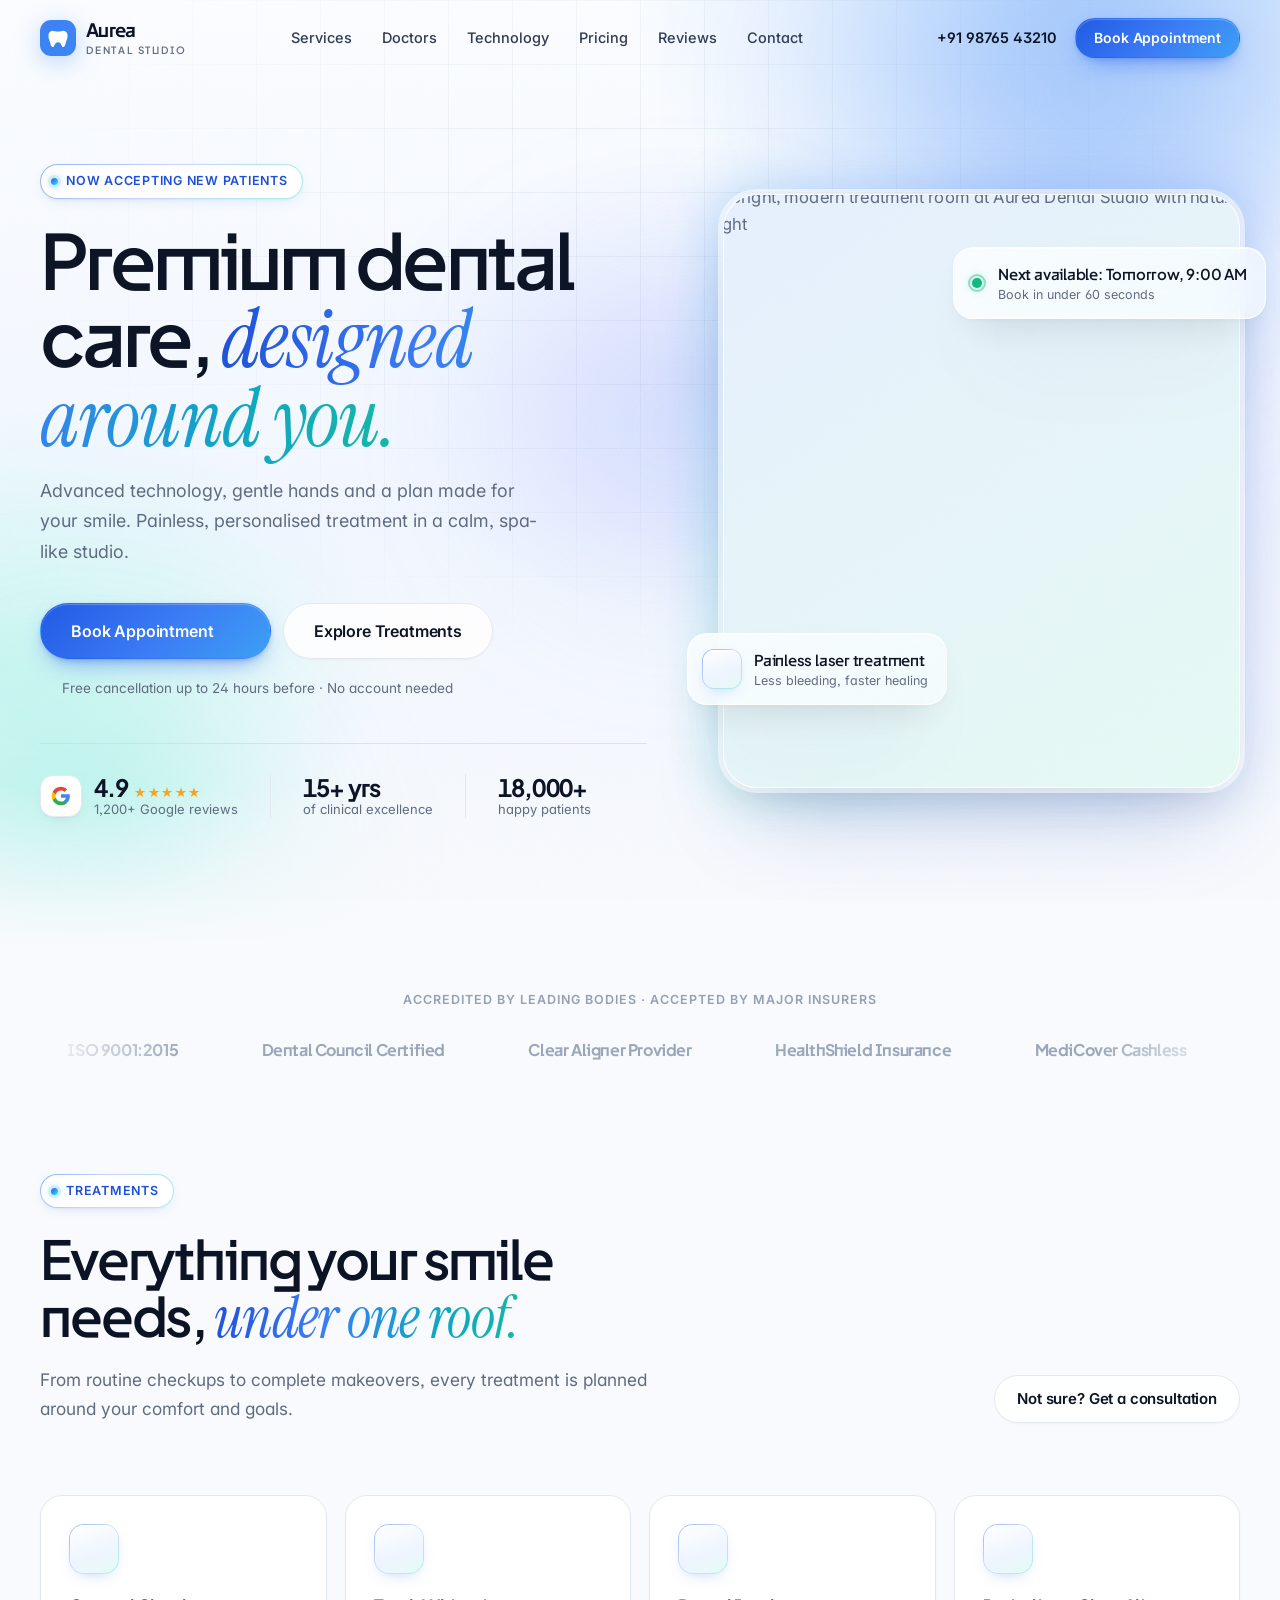
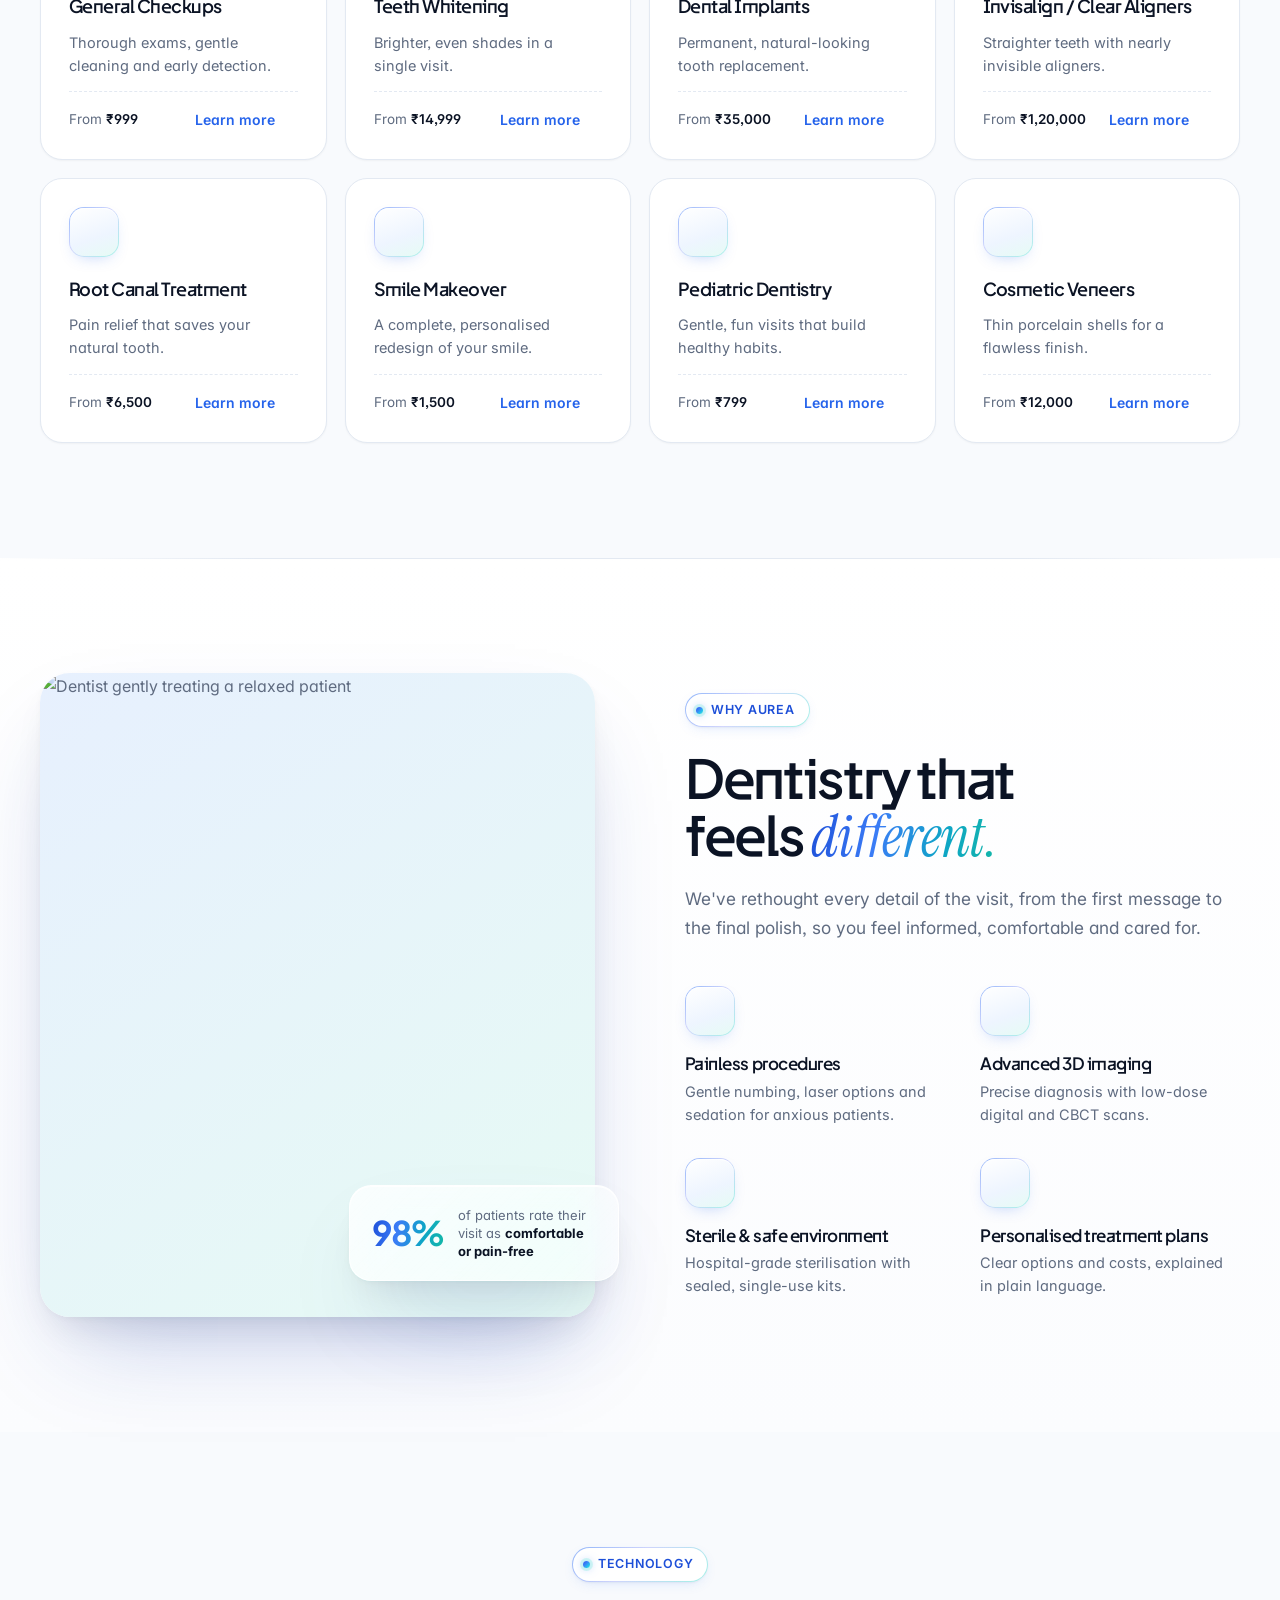
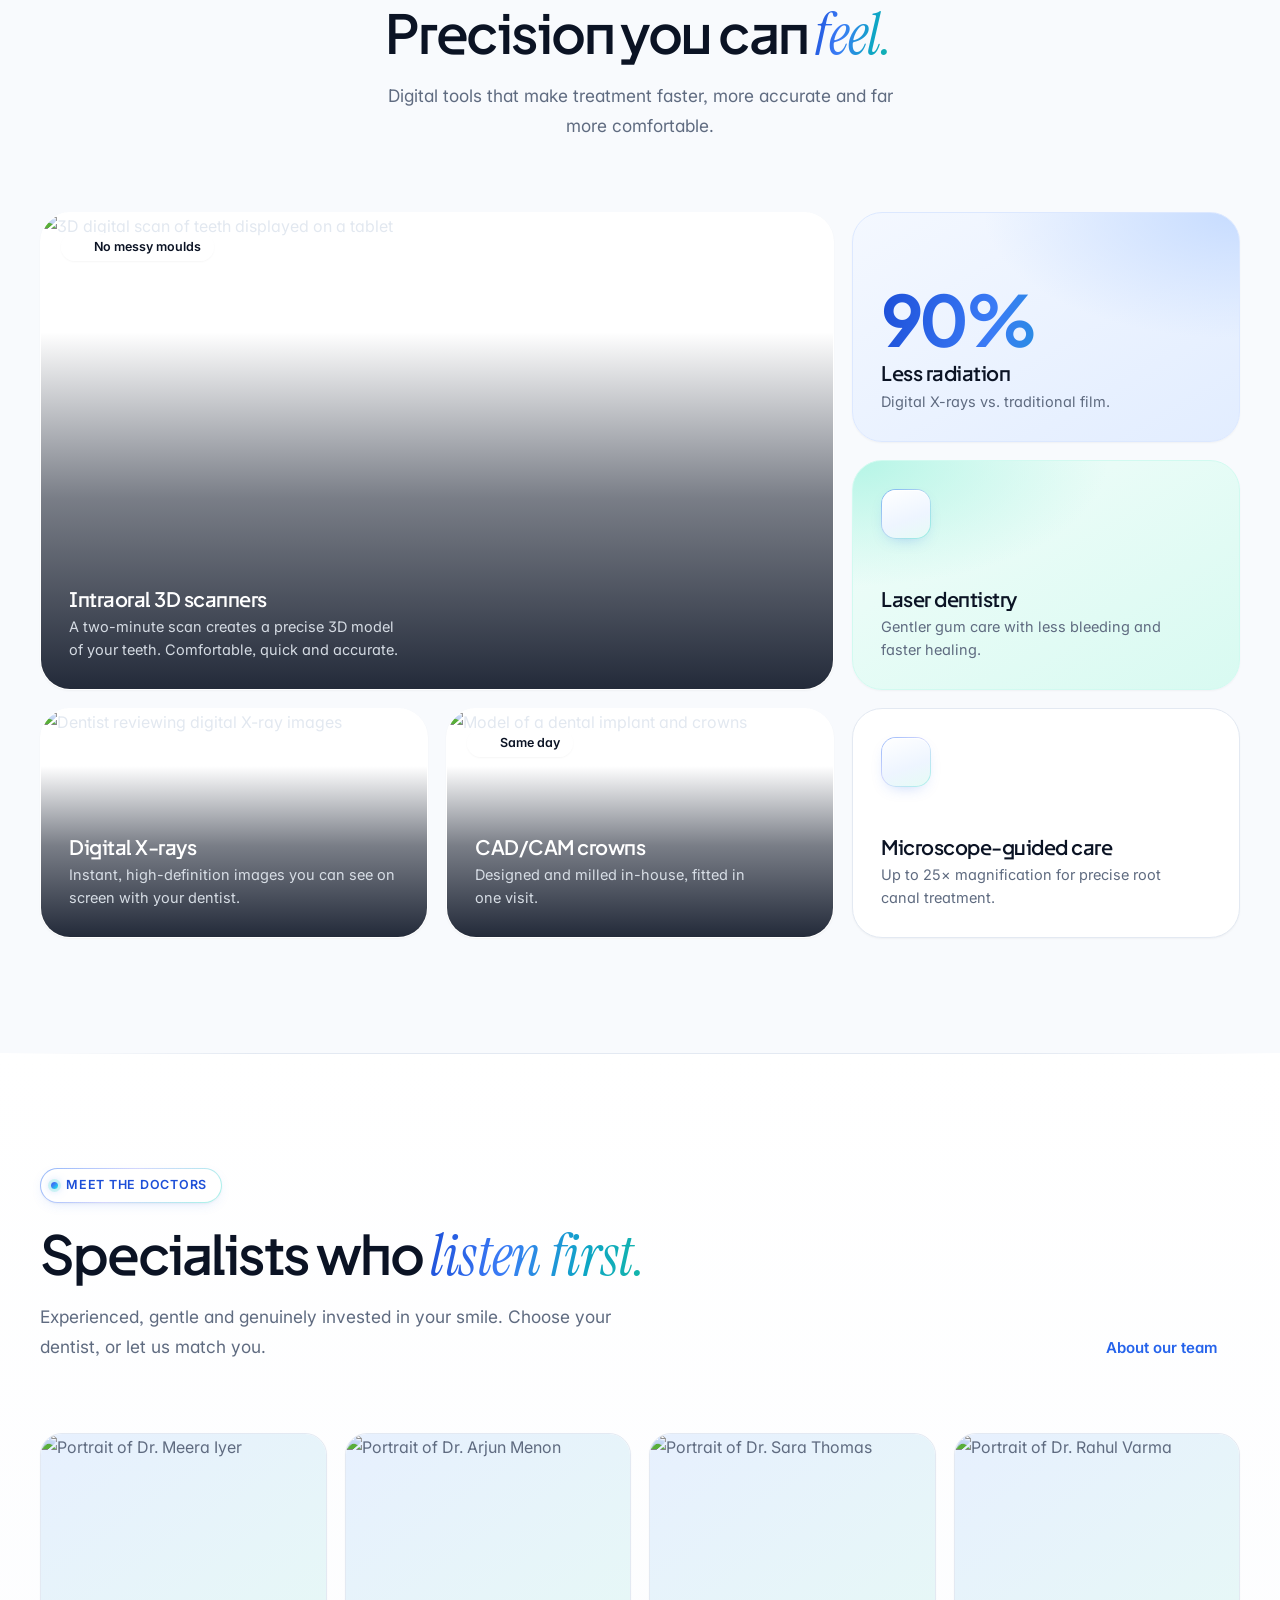
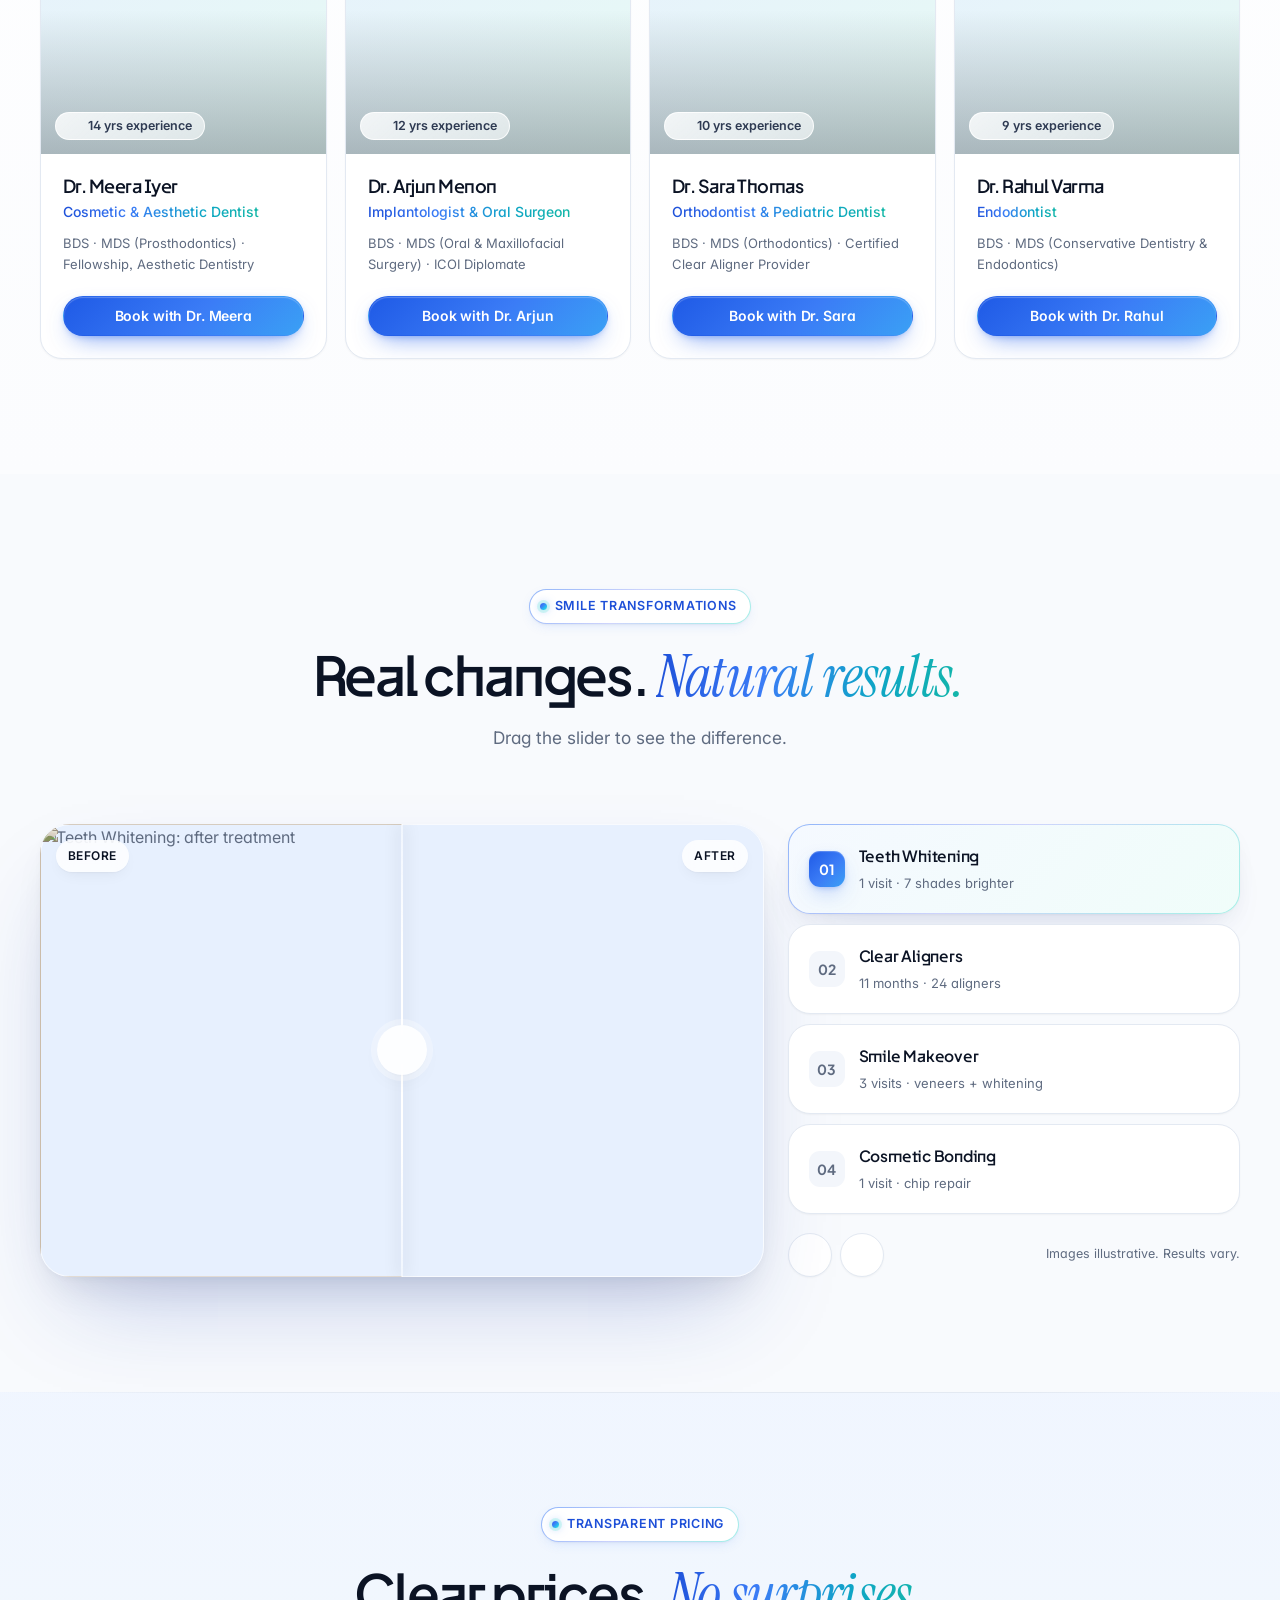
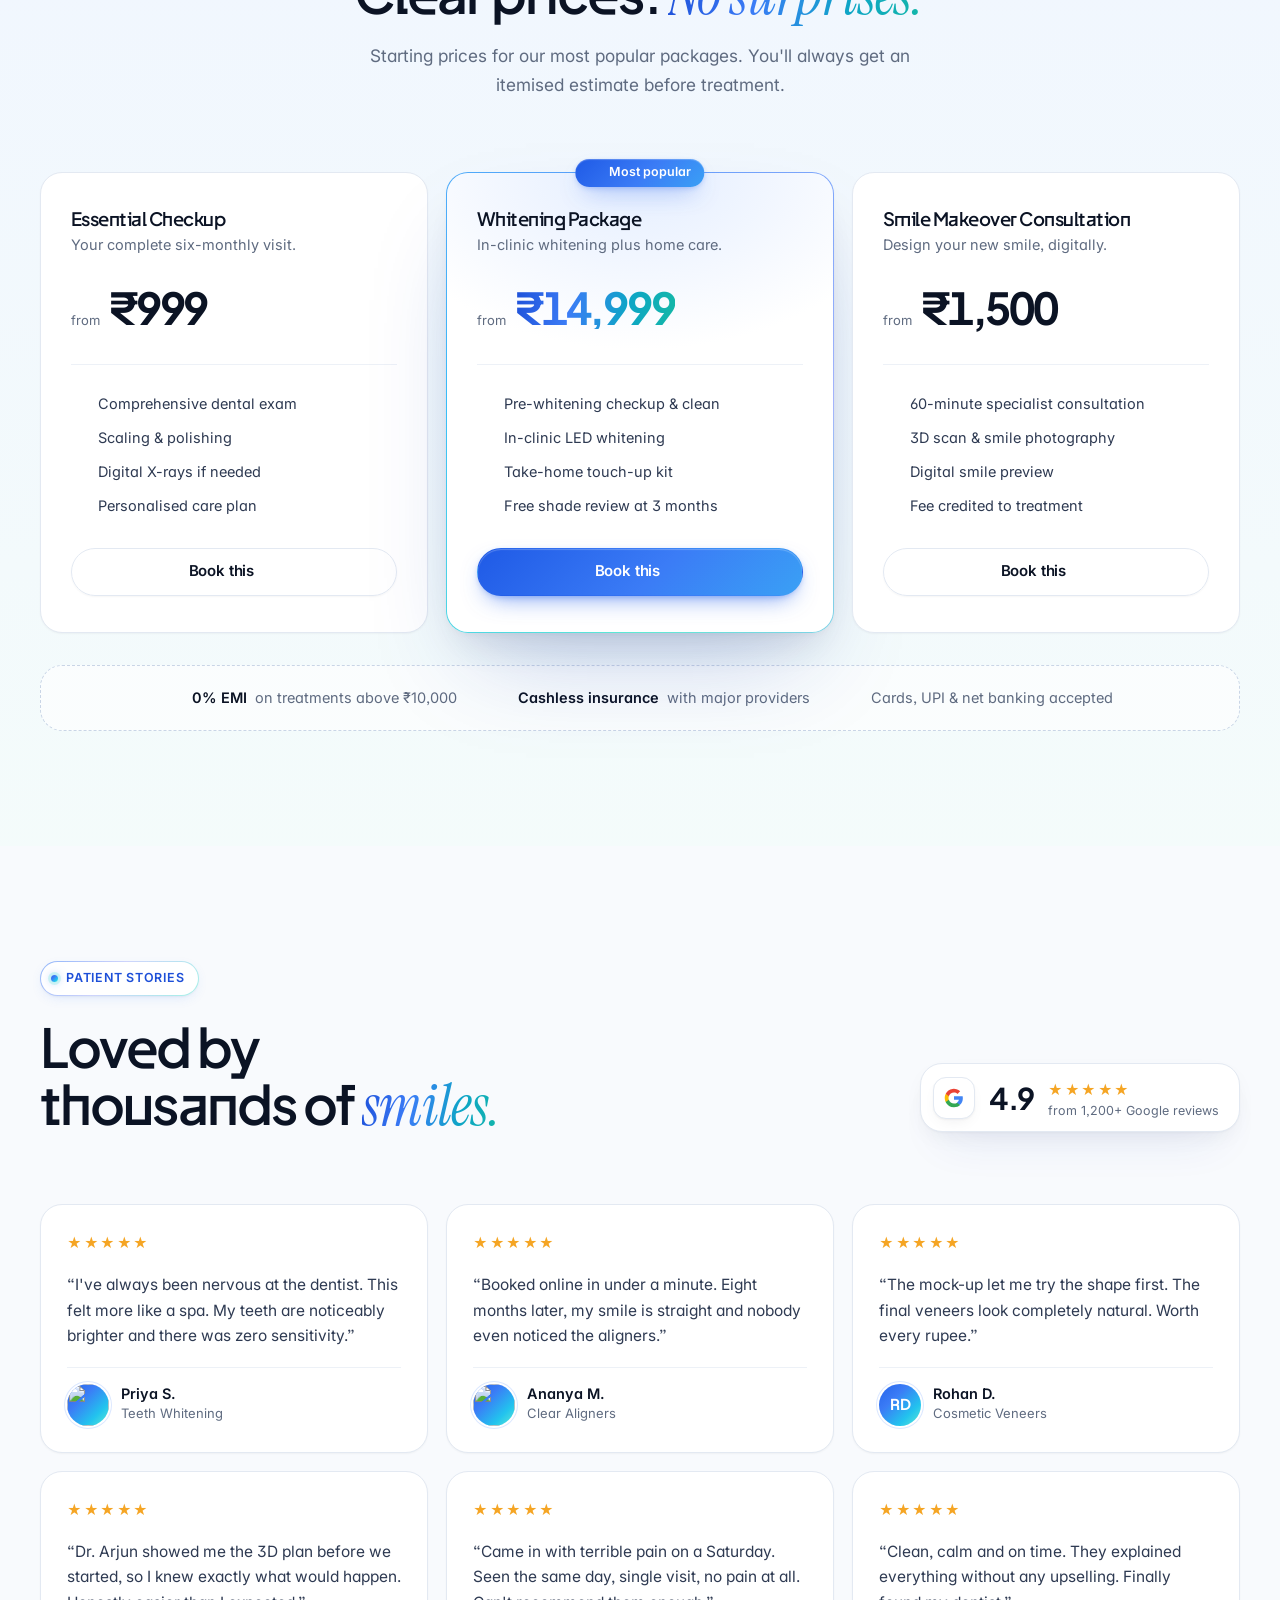
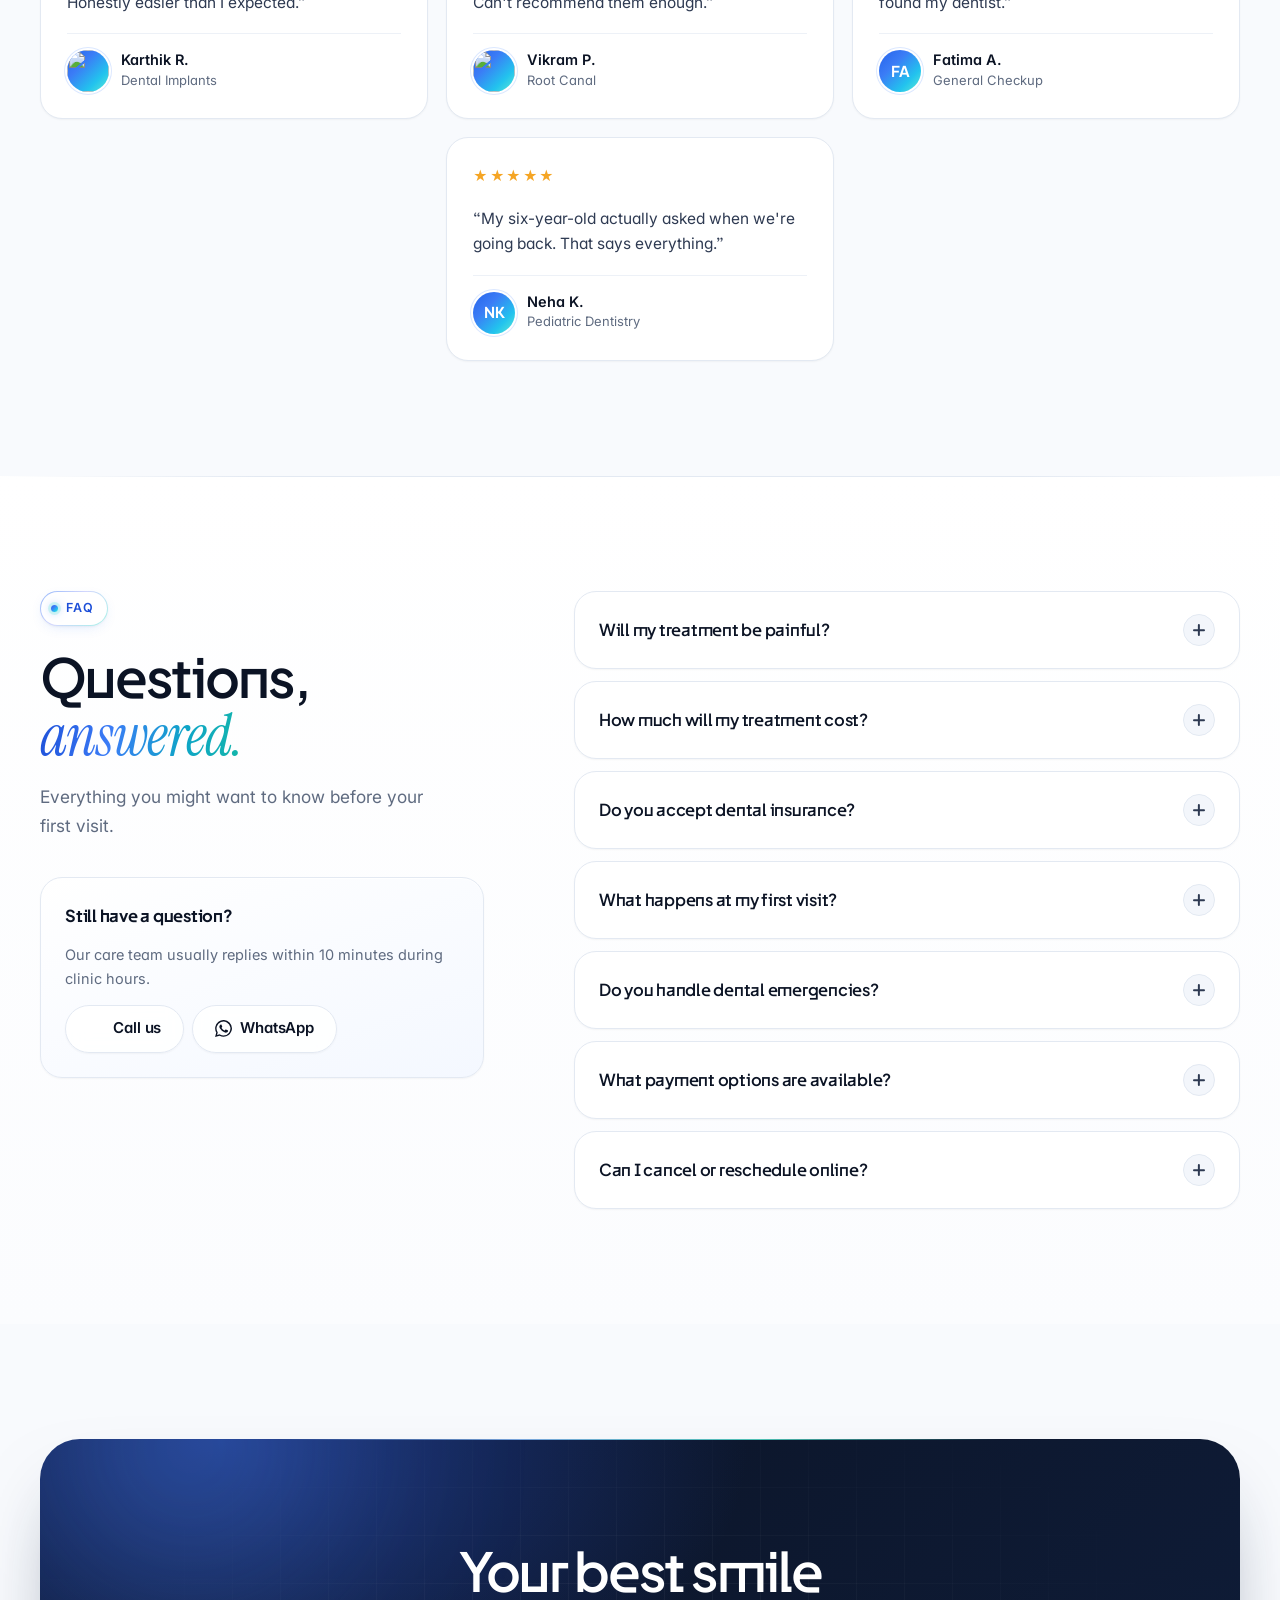
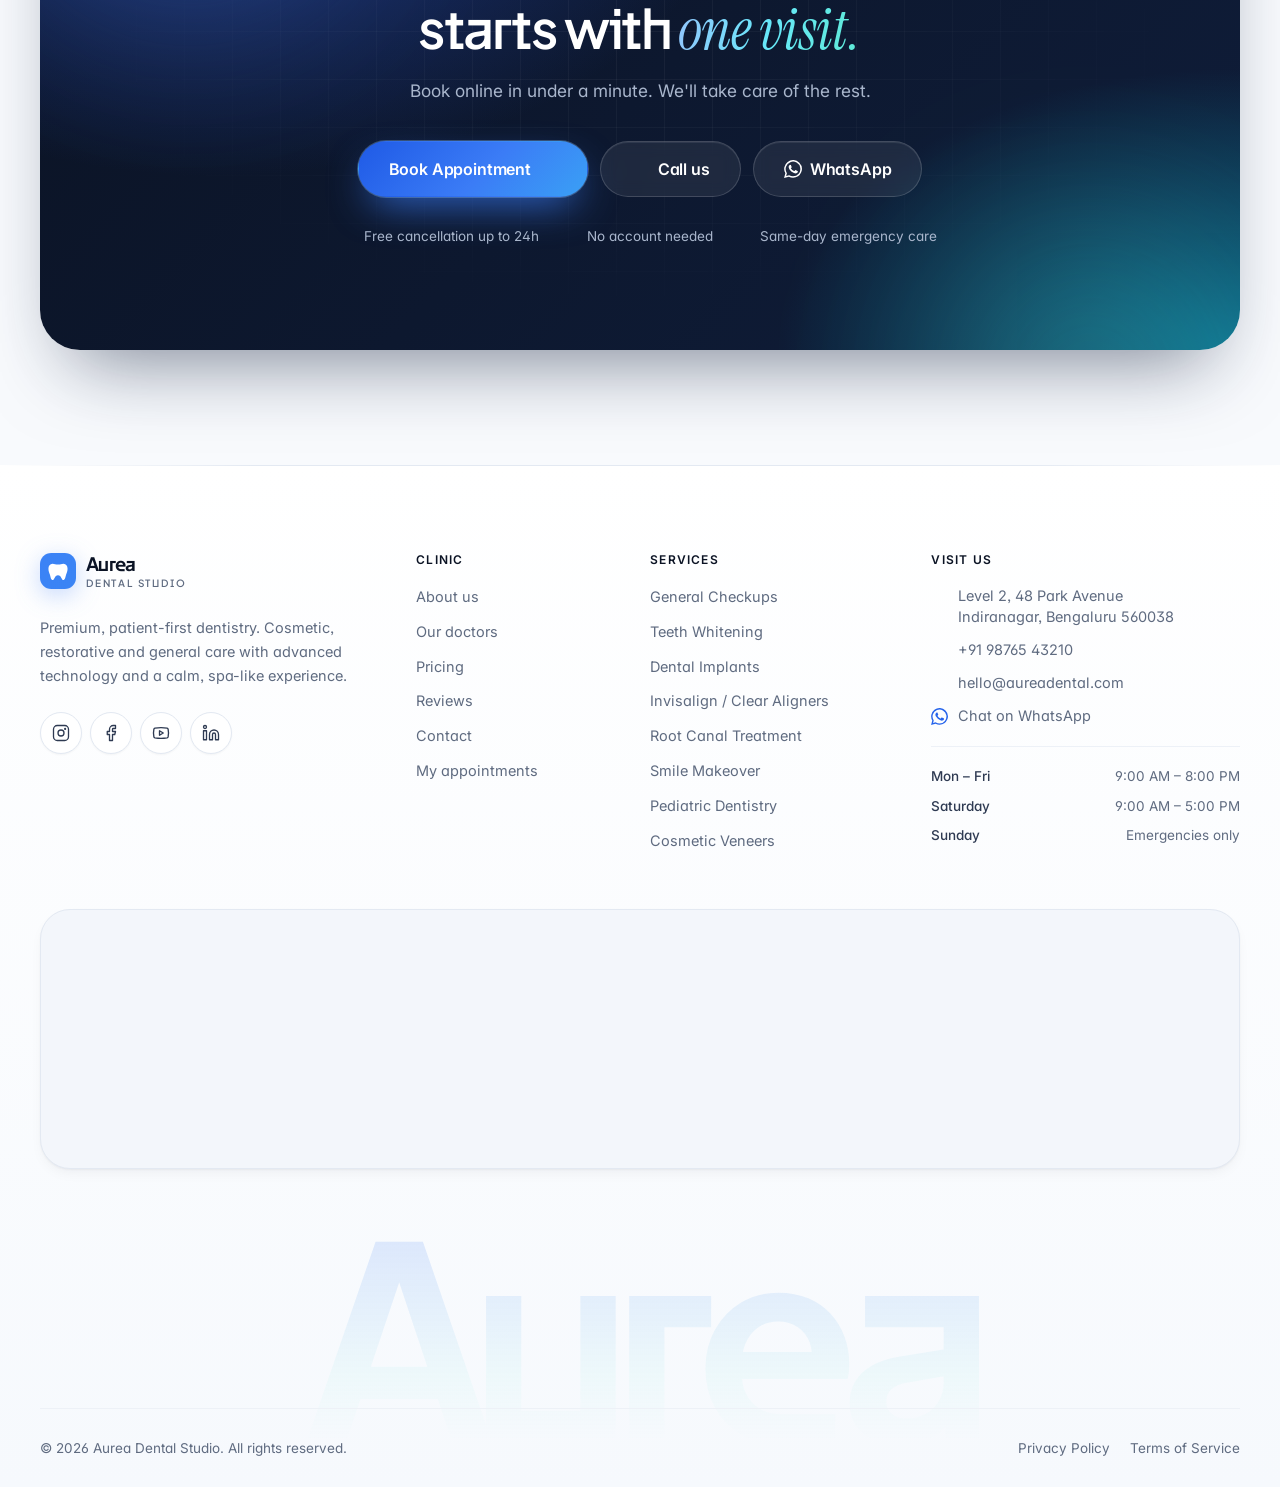
==== commit 31d60cf9: "Restore original template version Reverts cd7f5f6. The MA Dental Care version is kept on the ma-dent" ====
--- a/index.html
+++ b/index.html
@@ -3,52 +3,50 @@
 <head>
   <meta charset="utf-8">
   <meta name="viewport" content="width=device-width, initial-scale=1, viewport-fit=cover">
-  <title>MA Dental Care · Dental Clinic in Mukkam &amp; Mavoor, Calicut | Book Online</title>
-  <meta name="description" content="MA Dental Care, Mukkam: general dentistry, cosmetic dentistry, orthodontics, oral surgery, pediatric dentistry, periodontics, prosthodontics, root canal, crowns, dentures, implants and teeth whitening. Call +91 85890 40202 or book online.">
+  <title>Aurea Dental Studio · Premium Dental Care in Bengaluru | Book Online</title>
+  <meta name="description" content="Premium, painless dental care: whitening, implants, clear aligners, veneers and family dentistry. 4.9★ from 1,200+ reviews. Book your appointment online in under 60 seconds.">
   <meta name="theme-color" content="#FAFBFC">
-  <link rel="canonical" href="https://www.madentalcare.in/">
+  <link rel="canonical" href="https://www.aureadental.com/">
   <meta property="og:type" content="website">
-  <meta property="og:site_name" content="MA Dental Care">
-  <meta property="og:title" content="MA Dental Care · Transforming smiles, ensuring oral health">
-  <meta property="og:description" content="Compassionate dental care in Mukkam and Mavoor, Calicut. Book your appointment online.">
-  <meta property="og:url" content="https://www.madentalcare.in/">
-  <meta property="og:image" content="https://www.madentalcare.in/assets/img/ma-dental-care-og.jpg">
+  <meta property="og:site_name" content="Aurea Dental Studio">
+  <meta property="og:title" content="Aurea Dental Studio · Premium dental care, designed around you">
+  <meta property="og:description" content="Advanced, painless, personalised dentistry. Book online in under 60 seconds.">
+  <meta property="og:url" content="https://www.aureadental.com/">
+  <meta property="og:image" content="https://images.unsplash.com/photo-1629909613654-28e377c37b09?auto=format&fit=crop&w=1200&h=630&q=70">
   <meta name="twitter:card" content="summary_large_image">
-  <link rel="icon" href="assets/img/ma-dental-care-favicon.png" type="image/png">
+  <link rel="icon" href="assets/img/favicon.svg" type="image/svg+xml">
   <link rel="preconnect" href="https://fonts.googleapis.com">
   <link rel="preconnect" href="https://fonts.gstatic.com" crossorigin>
   <link rel="preconnect" href="https://images.unsplash.com">
   <link href="https://fonts.googleapis.com/css2?family=Inter:wght@400;500;600&family=Instrument+Serif:ital@0;1&family=Plus+Jakarta+Sans:wght@500;600;700&display=swap" rel="stylesheet">
-  <link rel="preload" as="image" href="assets/img/dr-ahammed-jamal-portrait.jpg">
+  <link rel="preload" as="image" href="https://images.unsplash.com/photo-1629909613654-28e377c37b09?auto=format&fit=crop&w=1100&h=1300&q=70">
   <link rel="stylesheet" href="assets/css/styles.css">
   <script type="application/ld+json">
   {
     "@context": "https://schema.org",
     "@type": "Dentist",
-    "name": "MA Dental Care",
-    "slogan": "Transforming Smiles, Ensuring Oral Health",
-    "image": "https://www.madentalcare.in/assets/img/ma-dental-care-og.jpg",
-    "logo": "https://www.madentalcare.in/assets/img/ma-dental-care-logo.png",
-    "url": "https://www.madentalcare.in/",
-    "telephone": "+91-85890-40202",
-    "email": "info@madentalcare.in",
+    "name": "Aurea Dental Studio",
+    "image": "https://images.unsplash.com/photo-1629909613654-28e377c37b09?auto=format&fit=crop&w=1200&q=70",
+    "url": "https://www.aureadental.com/",
+    "telephone": "+91-98765-43210",
+    "email": "hello@aureadental.com",
+    "priceRange": "₹₹₹",
     "address": {
       "@type": "PostalAddress",
-      "streetAddress": "Near Mukkam Bridge, Areacode Road",
-      "addressLocality": "Mukkam",
-      "addressRegion": "Kerala",
+      "streetAddress": "Level 2, 48 Park Avenue, Indiranagar",
+      "addressLocality": "Bengaluru",
+      "postalCode": "560038",
+      "addressRegion": "KA",
       "addressCountry": "IN"
     },
-    "geo": { "@type": "GeoCoordinates", "latitude": 11.3196, "longitude": 75.9939 },
-    "hasMap": "https://www.google.com/maps/search/?api=1&query=MA%20Dental%20Care%20Mukkam",
-    "medicalSpecialty": ["Dentistry", "CosmeticDentistry", "Orthodontic", "PediatricDentistry", "Periodontic", "Prosthodontic"],
-    "department": [{
-      "@type": "Dentist",
-      "name": "MA Dental Care, Mavoor",
-      "telephone": "+91-97477-30403",
-      "address": { "@type": "PostalAddress", "streetAddress": "Near Mavoor Bus Stand", "addressLocality": "Mavoor", "addressRegion": "Kerala", "addressCountry": "IN" }
-    }],
-    "potentialAction": { "@type": "ReserveAction", "target": "https://www.madentalcare.in/book.html" }
+    "geo": { "@type": "GeoCoordinates", "latitude": 12.9719, "longitude": 77.6412 },
+    "openingHoursSpecification": [
+      { "@type": "OpeningHoursSpecification", "dayOfWeek": ["Monday","Tuesday","Wednesday","Thursday","Friday"], "opens": "09:00", "closes": "20:00" },
+      { "@type": "OpeningHoursSpecification", "dayOfWeek": "Saturday", "opens": "09:00", "closes": "17:00" }
+    ],
+    "aggregateRating": { "@type": "AggregateRating", "ratingValue": "4.9", "reviewCount": "1200" },
+    "medicalSpecialty": ["Dentistry", "CosmeticDentistry", "Orthodontic", "PediatricDentistry"],
+    "potentialAction": { "@type": "ReserveAction", "target": "https://www.aureadental.com/book.html" }
   }
   </script>
   <script defer src="https://unpkg.com/lucide@1.50.0/dist/umd/lucide.min.js"></script>
@@ -70,45 +68,49 @@
       <div class="orb orb--indigo" aria-hidden="true"></div>
       <div class="container hero__inner">
         <div class="hero__copy">
-          <span class="eyebrow" data-reveal>Mukkam · Mavoor, Calicut</span>
-          <h1 id="hero-title" class="h1" data-reveal style="--d:1">Where confidence meets <span class="serif">compassionate dentistry.</span></h1>
-          <p class="lead" data-reveal style="--d:2">Transforming smiles and ensuring oral health. Smile with confidence at MA Dental Care, with skilled dentists and modern care close to home.</p>
+          <span class="eyebrow" data-reveal>Now accepting new patients</span>
+          <h1 id="hero-title" class="h1" data-reveal style="--d:1">Premium dental care, <span class="serif">designed around you.</span></h1>
+          <p class="lead" data-reveal style="--d:2">Advanced technology, gentle hands and a plan made for your smile. Painless, personalised treatment in a calm, spa-like studio.</p>
           <div class="hero__ctas" data-reveal style="--d:3">
             <a class="btn btn--primary btn--lg" href="book.html">Book Appointment <i data-lucide="arrow-right" aria-hidden="true"></i></a>
             <a class="btn btn--secondary btn--lg" href="#services">Explore Treatments</a>
           </div>
-          <p class="hero__micro" data-reveal style="--d:3"><i data-lucide="phone" aria-hidden="true"></i> Need care urgently? Call <a href="tel:+918589040202" style="font-weight:600;color:var(--ink)">+91 85890 40202</a></p>
+          <p class="hero__micro" data-reveal style="--d:3"><i data-lucide="circle-check" aria-hidden="true"></i> Free cancellation up to 24 hours before · No account needed</p>
           <div class="trust-row" data-reveal style="--d:4">
             <div class="trust-item">
-              <div><div class="trust-item__val"><span data-count="10">10</span></div><div class="trust-item__label">dental surgeons</div></div>
-            </div>
-            <div class="trust-item"><div><div class="trust-item__val"><span data-count="2">2</span></div><div class="trust-item__label">clinics in Calicut</div></div></div>
-            <div class="trust-item"><div><div class="trust-item__val" data-count="3400" data-suffix="+">3,400+</div><div class="trust-item__label">satisfied clients</div></div></div>
+              <span class="g-badge" aria-hidden="true">
+                <svg viewBox="0 0 24 24"><path fill="#4285F4" d="M22.6 12.2c0-.8-.1-1.5-.2-2.2H12v4.2h5.9a5 5 0 0 1-2.2 3.3v2.7h3.6c2.1-1.9 3.3-4.8 3.3-8z"/><path fill="#34A853" d="M12 23c3 0 5.5-1 7.3-2.7l-3.6-2.7c-1 .7-2.2 1.1-3.7 1.1-2.9 0-5.3-1.9-6.2-4.5H2.1v2.8A11 11 0 0 0 12 23z"/><path fill="#FBBC05" d="M5.8 14.2a6.6 6.6 0 0 1 0-4.3V7H2.1a11 11 0 0 0 0 9.9l3.7-2.7z"/><path fill="#EA4335" d="M12 5.4c1.6 0 3.1.6 4.2 1.7l3.2-3.2A11 11 0 0 0 2.1 7l3.7 2.9C6.7 7.3 9.1 5.4 12 5.4z"/></svg>
+              </span>
+              <div><div class="trust-item__val"><span data-count="4.9">4.9</span><span class="stars" aria-hidden="true" style="font-size:13px;margin-left:6px">★★★★★</span></div><div class="trust-item__label">1,200+ Google reviews</div></div>
+            </div>
+            <div class="trust-item"><div><div class="trust-item__val"><span data-count="15" data-suffix="+">15+</span> yrs</div><div class="trust-item__label">of clinical excellence</div></div></div>
+            <div class="trust-item"><div><div class="trust-item__val" data-count="18000" data-suffix="+">18,000+</div><div class="trust-item__label">happy patients</div></div></div>
           </div>
         </div>
 
         <div class="hero__visual" data-reveal style="--d:2">
           <div class="frame">
-            <img src="assets/img/dr-ahammed-jamal-portrait.jpg"
-                 sizes="(max-width: 900px) 92vw, 520px" width="886" height="996" fetchpriority="high"
-                 alt="Dr. MA. Ahammed Jamal, Chief Dental Surgeon at MA Dental Care" style="object-position:70% 20%">
+            <img src="https://images.unsplash.com/photo-1629909613654-28e377c37b09?auto=format&fit=crop&w=1100&h=1300&q=70"
+                 srcset="https://images.unsplash.com/photo-1629909613654-28e377c37b09?auto=format&fit=crop&w=600&h=700&q=70 600w, https://images.unsplash.com/photo-1629909613654-28e377c37b09?auto=format&fit=crop&w=1100&h=1300&q=70 1100w"
+                 sizes="(max-width: 900px) 92vw, 520px" width="1100" height="1300" fetchpriority="high"
+                 alt="Bright, modern treatment room at Aurea Dental Studio with natural light">
           </div>
           <div class="float-card float-card--b glass">
             <span class="live-dot" aria-hidden="true"></span>
             <div><strong id="next-slot">Next available: Today</strong><small>Book in under 60 seconds</small></div>
           </div>
           <div class="float-card float-card--a glass">
-            <span class="icon-tile icon-tile--sm"><i data-lucide="map-pin" aria-hidden="true"></i></span>
-            <div><strong>Two clinics near you</strong><small>Mukkam &amp; Mavoor, Calicut</small></div>
+            <span class="icon-tile icon-tile--sm"><i data-lucide="zap" aria-hidden="true"></i></span>
+            <div><strong>Painless laser treatment</strong><small>Less bleeding, faster healing</small></div>
           </div>
         </div>
       </div>
     </section>
 
     <!-- Trust strip -->
-    <section class="logos" aria-label="Our departments">
-      <div class="container">
-        <p class="logos__label">Our departments · Expertise with compassion</p>
+    <section class="logos" aria-label="Accreditations and insurance partners">
+      <div class="container">
+        <p class="logos__label">Accredited by leading bodies · Accepted by major insurers</p>
         <div class="logos__viewport"><div class="logos__track" id="logos"></div></div>
       </div>
     </section>
@@ -119,8 +121,8 @@
         <div class="section-head section-head--row">
           <div>
             <span class="eyebrow" data-reveal>Treatments</span>
-            <h2 id="services-title" class="h2" data-reveal style="--d:1">A wide range of care, <em class="serif">under one roof.</em></h2>
-            <p class="lead" data-reveal style="--d:2">We blend expertise with compassion, offering a wide range of dental services to suit your unique needs.</p>
+            <h2 id="services-title" class="h2" data-reveal style="--d:1">Everything your smile needs, <em class="serif">under one roof.</em></h2>
+            <p class="lead" data-reveal style="--d:2">From routine checkups to complete makeovers, every treatment is planned around your comfort and goals.</p>
           </div>
           <a class="btn btn--secondary" href="book.html?service=consultation" data-reveal>Not sure? Get a consultation</a>
         </div>
@@ -133,38 +135,37 @@
       <div class="container split">
         <div class="split__media" data-reveal>
           <div class="frame">
-            <!-- TODO: confirm with client — stock photo; replace with a real clinic/treatment photo. -->
             <img src="https://images.unsplash.com/photo-1588776814546-daab30f310ce?auto=format&fit=crop&w=1000&h=1150&q=70" loading="lazy" width="1000" height="1150" alt="Dentist gently treating a relaxed patient">
           </div>
           <div class="split__stat glass">
-            <span class="num" data-count="3400" data-suffix="+">3,400+</span>
-            <p><b style="color:var(--ink)">satisfied clients</b> trust MA Dental Care with their smiles</p>
+            <span class="num" data-count="98" data-suffix="%">98%</span>
+            <p>of patients rate their visit as <b style="color:var(--ink)">comfortable or pain-free</b></p>
           </div>
         </div>
         <div>
-          <span class="eyebrow" data-reveal>Why MA Dental Care</span>
-          <h2 id="why-title" class="h2" data-reveal style="--d:1">Patient-first dentistry. <em class="serif">Your smile, our priority.</em></h2>
-          <p class="lead" data-reveal style="--d:2">Our skilled team is committed to enhancing your smile and overall oral health, with care that makes every visit an exceptional experience.</p>
+          <span class="eyebrow" data-reveal>Why Aurea</span>
+          <h2 id="why-title" class="h2" data-reveal style="--d:1">Dentistry that feels <em class="serif">different.</em></h2>
+          <p class="lead" data-reveal style="--d:2">We've rethought every detail of the visit, from the first message to the final polish, so you feel informed, comfortable and cared for.</p>
           <div class="features">
             <div class="feature" data-reveal style="--d:1">
               <span class="icon-tile"><i data-lucide="heart-handshake" aria-hidden="true"></i></span>
-              <h3>Expertise with compassion</h3>
-              <p>Skilled dentists who put your comfort first.</p>
+              <h3>Painless procedures</h3>
+              <p>Gentle numbing, laser options and sedation for anxious patients.</p>
             </div>
             <div class="feature" data-reveal style="--d:2">
-              <span class="icon-tile"><i data-lucide="building-2" aria-hidden="true"></i></span>
-              <h3>Modern facility</h3>
-              <p>A welcoming clinic designed for top-notch dental care.</p>
+              <span class="icon-tile"><i data-lucide="scan-line" aria-hidden="true"></i></span>
+              <h3>Advanced 3D imaging</h3>
+              <p>Precise diagnosis with low-dose digital and CBCT scans.</p>
             </div>
             <div class="feature" data-reveal style="--d:3">
-              <span class="icon-tile"><i data-lucide="users" aria-hidden="true"></i></span>
-              <h3>A complete team</h3>
-              <p>Experienced dentists, hygienists and support staff.</p>
+              <span class="icon-tile"><i data-lucide="shield-check" aria-hidden="true"></i></span>
+              <h3>Sterile &amp; safe environment</h3>
+              <p>Hospital-grade sterilisation with sealed, single-use kits.</p>
             </div>
             <div class="feature" data-reveal style="--d:4">
               <span class="icon-tile"><i data-lucide="clipboard-list" aria-hidden="true"></i></span>
-              <h3>Personalised care</h3>
-              <p>Treatment tailored to your unique needs.</p>
+              <h3>Personalised treatment plans</h3>
+              <p>Clear options and costs, explained in plain language.</p>
             </div>
           </div>
         </div>
@@ -177,41 +178,40 @@
         <div class="section-head section-head--center">
           <span class="eyebrow" data-reveal>Technology</span>
           <h2 id="tech-title" class="h2" data-reveal style="--d:1">Precision you can <em class="serif">feel.</em></h2>
-          <p class="lead" data-reveal style="--d:2">Modern facilities and careful techniques that make treatment smooth and comfortable.</p>
-        </div>
-        <!-- TODO: confirm with client — which equipment the clinic actually has (scanners, digital X-ray, etc.). Copy below is kept generic; images are stock. -->
+          <p class="lead" data-reveal style="--d:2">Digital tools that make treatment faster, more accurate and far more comfortable.</p>
+        </div>
         <div class="bento">
           <article class="bento__card bento__card--img b-1" data-reveal>
-            <img src="https://images.unsplash.com/photo-1600170311833-c2cf5280ce49?auto=format&fit=crop&w=1100&h=800&q=70" loading="lazy" alt="Digital model of teeth displayed on a tablet">
-            <span class="badge"><i data-lucide="building-2" aria-hidden="true"></i> Modern facility</span>
-            <h3>Modern treatment rooms</h3>
-            <p>A clean, well-equipped clinic designed to make every procedure smooth and efficient.</p>
+            <img src="https://images.unsplash.com/photo-1600170311833-c2cf5280ce49?auto=format&fit=crop&w=1100&h=800&q=70" loading="lazy" alt="3D digital scan of teeth displayed on a tablet">
+            <span class="badge"><i data-lucide="scan-face" aria-hidden="true"></i> No messy moulds</span>
+            <h3>Intraoral 3D scanners</h3>
+            <p>A two-minute scan creates a precise 3D model of your teeth. Comfortable, quick and accurate.</p>
           </article>
           <article class="bento__card bento__card--blue bento__card--stat b-2" data-reveal style="--d:1">
-            <span class="big" data-count="7">7</span>
-            <h3>Departments</h3>
-            <p>Specialist care under one roof.</p>
+            <span class="big" data-count="90" data-suffix="%">90%</span>
+            <h3>Less radiation</h3>
+            <p>Digital X-rays vs. traditional film.</p>
           </article>
           <article class="bento__card bento__card--mint b-3" data-reveal style="--d:2">
-            <span class="icon-tile"><i data-lucide="heart-handshake" aria-hidden="true"></i></span>
-            <h3>Comfort first</h3>
-            <p>Gentle techniques and a team that puts you at ease.</p>
+            <span class="icon-tile"><i data-lucide="zap" aria-hidden="true"></i></span>
+            <h3>Laser dentistry</h3>
+            <p>Gentler gum care with less bleeding and faster healing.</p>
           </article>
           <article class="bento__card bento__card--img b-4" data-reveal style="--d:1">
-            <img src="https://images.unsplash.com/photo-1588776814546-1ffcf47267a5?auto=format&fit=crop&w=800&h=900&q=70" loading="lazy" alt="Dentist reviewing X-ray images">
-            <h3>Clear diagnosis</h3>
-            <p>Your dentist explains what's happening and why, before treatment begins.</p>
+            <img src="https://images.unsplash.com/photo-1588776814546-1ffcf47267a5?auto=format&fit=crop&w=800&h=900&q=70" loading="lazy" alt="Dentist reviewing digital X-ray images">
+            <h3>Digital X-rays</h3>
+            <p>Instant, high-definition images you can see on screen with your dentist.</p>
           </article>
           <article class="bento__card bento__card--img b-5" data-reveal style="--d:2">
             <img src="https://images.unsplash.com/photo-1593022356769-11f762e25ed9?auto=format&fit=crop&w=800&h=600&q=70" loading="lazy" alt="Model of a dental implant and crowns">
-            <span class="badge"><i data-lucide="crown" aria-hidden="true"></i> Prosthodontics</span>
-            <h3>Crowns, bridges &amp; implants</h3>
-            <p>Natural-looking restorations for missing or damaged teeth.</p>
+            <span class="badge"><i data-lucide="timer" aria-hidden="true"></i> Same day</span>
+            <h3>CAD/CAM crowns</h3>
+            <p>Designed and milled in-house, fitted in one visit.</p>
           </article>
           <article class="bento__card b-6" data-reveal style="--d:3">
-            <span class="icon-tile"><i data-lucide="shield-check" aria-hidden="true"></i></span>
-            <h3>Hygiene &amp; safety</h3>
-            <p>Careful infection-control practices at every visit.</p>
+            <span class="icon-tile"><i data-lucide="microscope" aria-hidden="true"></i></span>
+            <h3>Microscope-guided care</h3>
+            <p>Up to 25× magnification for precise root canal treatment.</p>
           </article>
         </div>
       </div>
@@ -223,8 +223,8 @@
         <div class="section-head section-head--row">
           <div>
             <span class="eyebrow" data-reveal>Meet the doctors</span>
-            <h2 id="doctors-title" class="h2" data-reveal style="--d:1">Professional <em class="serif">care providers.</em></h2>
-            <p class="lead" data-reveal style="--d:2">Get to know the skilled professionals behind MA Dental Care, dedicated to personalised care and beautiful smiles.</p>
+            <h2 id="doctors-title" class="h2" data-reveal style="--d:1">Specialists who <em class="serif">listen first.</em></h2>
+            <p class="lead" data-reveal style="--d:2">Experienced, gentle and genuinely invested in your smile. Choose your dentist, or let us match you.</p>
           </div>
           <a class="link" href="about.html#team" data-reveal>About our team <i data-lucide="arrow-right" aria-hidden="true"></i></a>
         </div>
@@ -233,12 +233,11 @@
     </section>
 
     <!-- Before / after -->
-    <!-- TODO: confirm with client — illustrative stock images; replace with real before/after cases (with patient consent). -->
     <section class="section" id="results" aria-labelledby="results-title">
       <div class="container">
         <div class="section-head section-head--center">
           <span class="eyebrow" data-reveal>Smile transformations</span>
-          <h2 id="results-title" class="h2" data-reveal style="--d:1">Smile stories. <em class="serif">Natural results.</em></h2>
+          <h2 id="results-title" class="h2" data-reveal style="--d:1">Real changes. <em class="serif">Natural results.</em></h2>
           <p class="lead" data-reveal style="--d:2">Drag the slider to see the difference.</p>
         </div>
         <div class="compare-wrap" data-reveal>
@@ -263,19 +262,18 @@
     </section>
 
     <!-- Pricing -->
-    <!-- TODO: confirm with client — no prices are published; packages show "On consultation". -->
     <section class="section section--wash" id="pricing" aria-labelledby="pricing-title">
       <div class="container">
         <div class="section-head section-head--center">
           <span class="eyebrow" data-reveal>Transparent pricing</span>
-          <h2 id="pricing-title" class="h2" data-reveal style="--d:1">Clear advice. <em class="serif">No surprises.</em></h2>
-          <p class="lead" data-reveal style="--d:2">Every treatment starts with a consultation, and your dentist explains the costs before anything begins.</p>
+          <h2 id="pricing-title" class="h2" data-reveal style="--d:1">Clear prices. <em class="serif">No surprises.</em></h2>
+          <p class="lead" data-reveal style="--d:2">Starting prices for our most popular packages. You'll always get an itemised estimate before treatment.</p>
         </div>
         <div class="pricing-grid" id="pricing-grid"></div>
         <div class="pricing-note" data-reveal>
-          <span><i data-lucide="clipboard-list" aria-hidden="true"></i> <b>Estimate</b> before treatment</span>
-          <span><i data-lucide="map-pin" aria-hidden="true"></i> <b>Two clinics:</b> Mukkam &amp; Mavoor</span>
-          <span><i data-lucide="phone" aria-hidden="true"></i> Questions? Call +91 85890 40202</span>
+          <span><i data-lucide="credit-card" aria-hidden="true"></i> <b>0% EMI</b> on treatments above ₹10,000</span>
+          <span><i data-lucide="shield-check" aria-hidden="true"></i> <b>Cashless insurance</b> with major providers</span>
+          <span><i data-lucide="wallet" aria-hidden="true"></i> Cards, UPI &amp; net banking accepted</span>
         </div>
       </div>
     </section>
@@ -285,14 +283,13 @@
       <div class="container">
         <div class="section-head section-head--row">
           <div>
-            <span class="eyebrow" data-reveal>Patient testimonials</span>
-            <h2 id="reviews-title" class="h2" data-reveal style="--d:1">Your trust is our <em class="serif">greatest achievement.</em></h2>
+            <span class="eyebrow" data-reveal>Patient stories</span>
+            <h2 id="reviews-title" class="h2" data-reveal style="--d:1">Loved by thousands of <em class="serif">smiles.</em></h2>
           </div>
           <div class="rating-badge" data-reveal>
             <span class="g-badge" aria-hidden="true"><svg viewBox="0 0 24 24"><path fill="#4285F4" d="M22.6 12.2c0-.8-.1-1.5-.2-2.2H12v4.2h5.9a5 5 0 0 1-2.2 3.3v2.7h3.6c2.1-1.9 3.3-4.8 3.3-8z"/><path fill="#34A853" d="M12 23c3 0 5.5-1 7.3-2.7l-3.6-2.7c-1 .7-2.2 1.1-3.7 1.1-2.9 0-5.3-1.9-6.2-4.5H2.1v2.8A11 11 0 0 0 12 23z"/><path fill="#FBBC05" d="M5.8 14.2a6.6 6.6 0 0 1 0-4.3V7H2.1a11 11 0 0 0 0 9.9l3.7-2.7z"/><path fill="#EA4335" d="M12 5.4c1.6 0 3.1.6 4.2 1.7l3.2-3.2A11 11 0 0 0 2.1 7l3.7 2.9C6.7 7.3 9.1 5.4 12 5.4z"/></svg></span>
-            <!-- TODO: confirm with client — add their real Google rating and review link. -->
-            <span class="rating-badge__score">3,400+</span>
-            <div><small>satisfied clients</small></div>
+            <span class="rating-badge__score">4.9</span>
+            <div><span class="stars" aria-label="4.9 out of 5 stars">★★★★★</span><small>from 1,200+ Google reviews</small></div>
           </div>
         </div>
         <div class="masonry" id="reviews-grid"></div>
@@ -300,7 +297,6 @@
     </section>
 
     <!-- FAQ -->
-    <!-- TODO: confirm with client — FAQ answers are general; check policies (payments, insurance, emergencies). -->
     <section class="section section--white" id="faq" aria-labelledby="faq-title">
       <div class="container faq-layout">
         <div class="faq-aside">
@@ -309,7 +305,7 @@
           <p class="lead" data-reveal style="--d:2">Everything you might want to know before your first visit.</p>
           <div class="help-card card" data-reveal style="--d:3">
             <strong>Still have a question?</strong>
-            <p style="font-size:14.5px">Call either clinic or message us. We're happy to help.</p>
+            <p style="font-size:14.5px">Our care team usually replies within 10 minutes during clinic hours.</p>
             <div class="row" id="faq-help"></div>
           </div>
         </div>
@@ -323,13 +319,13 @@
         <div class="cta-banner" data-reveal>
           <div class="orb orb--blue" aria-hidden="true"></div>
           <div class="orb orb--mint" aria-hidden="true"></div>
-          <h2 class="h2">Ready to transform <span class="serif">your smile?</span></h2>
-          <p class="lead">Reach out today and schedule your appointment. We look forward to welcoming you.</p>
+          <h2 class="h2">Your best smile starts with <span class="serif">one visit.</span></h2>
+          <p class="lead">Book online in under a minute. We'll take care of the rest.</p>
           <div class="cta-banner__actions" id="cta-actions"></div>
           <div class="cta-banner__micro">
-            <span><i data-lucide="circle-check" aria-hidden="true"></i> Book online in under a minute</span>
-            <span><i data-lucide="circle-check" aria-hidden="true"></i> Clinics in Mukkam &amp; Mavoor</span>
-            <span><i data-lucide="circle-check" aria-hidden="true"></i> Call for emergency care</span>
+            <span><i data-lucide="circle-check" aria-hidden="true"></i> Free cancellation up to 24h</span>
+            <span><i data-lucide="circle-check" aria-hidden="true"></i> No account needed</span>
+            <span><i data-lucide="circle-check" aria-hidden="true"></i> Same-day emergency care</span>
           </div>
         </div>
       </div>
--- a/assets/css/styles.css
+++ b/assets/css/styles.css
@@ -1,5 +1,5 @@
 /* ==========================================================================
-   MA Dental Care — Design system v2
+   Aurea Dental Studio — Design system v2
    1. Tokens  2. Base  3. Layout  4. Components  5. Sections
    6. Sub-pages  7. Booking  8. Motion & utilities  9. Responsive
    ========================================================================== */
@@ -342,8 +342,6 @@
 .logo__mark svg { width: 36px; height: 36px; filter: drop-shadow(0 6px 12px rgba(59, 124, 246, 0.3)); transition: transform 500ms var(--ease-spring); }
 .logo:hover .logo__mark svg { transform: rotate(-8deg) scale(1.05); }
 .logo__text { display: flex; flex-direction: column; font-family: var(--font-head); font-weight: 700; font-size: 18.5px; letter-spacing: -0.035em; color: var(--ink); line-height: 1; }
-.logo__img { display: block; height: 36px; width: auto; }
-@media (max-width: 600px) { .doctor-card__with { display: none; } }
 .logo__sub { font-size: 10px; font-weight: 600; letter-spacing: 0.18em; text-transform: uppercase; color: var(--muted); margin-top: 5px; }
 .nav__list { display: flex; gap: 2px; }
 .nav__link { position: relative; display: block; padding: 8px 14px; font-size: 14.5px; font-weight: 500; color: var(--ink-2); border-radius: var(--pill); transition: color var(--t-fast), background-color var(--t-fast); }
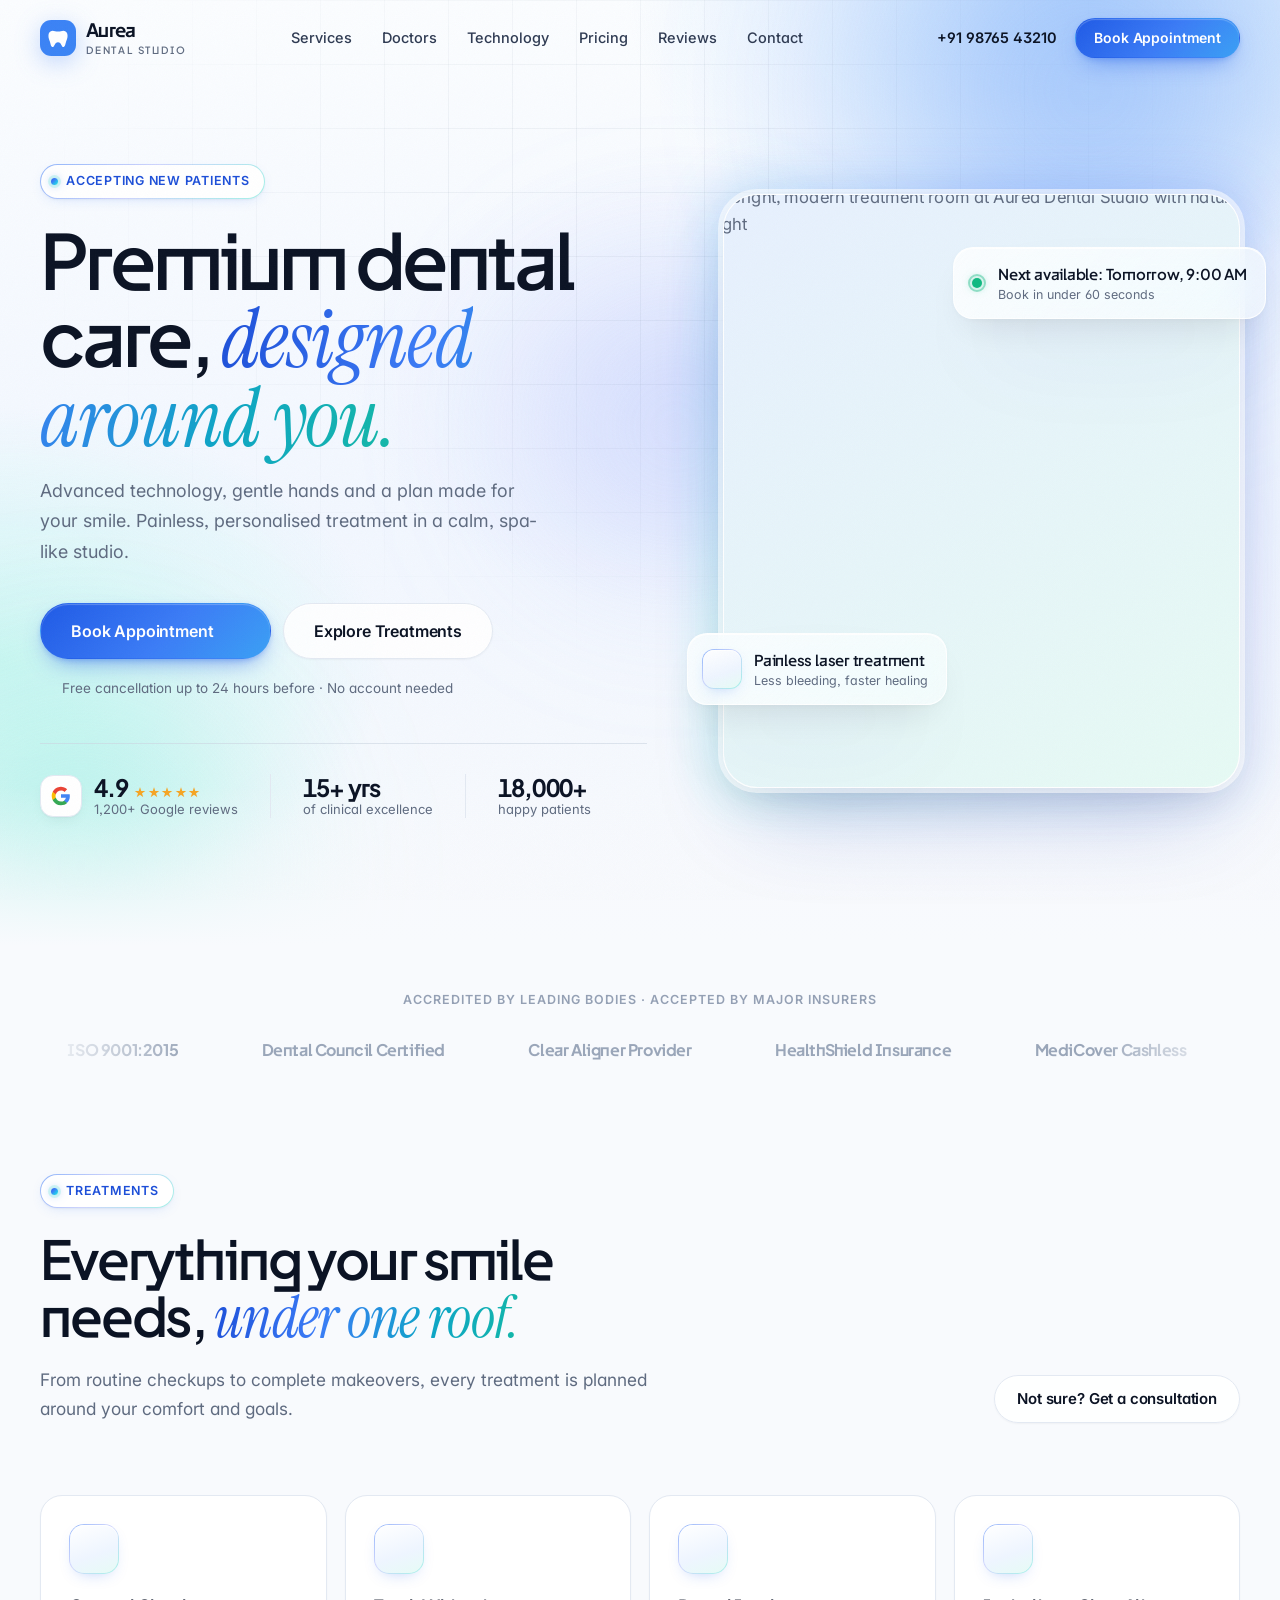
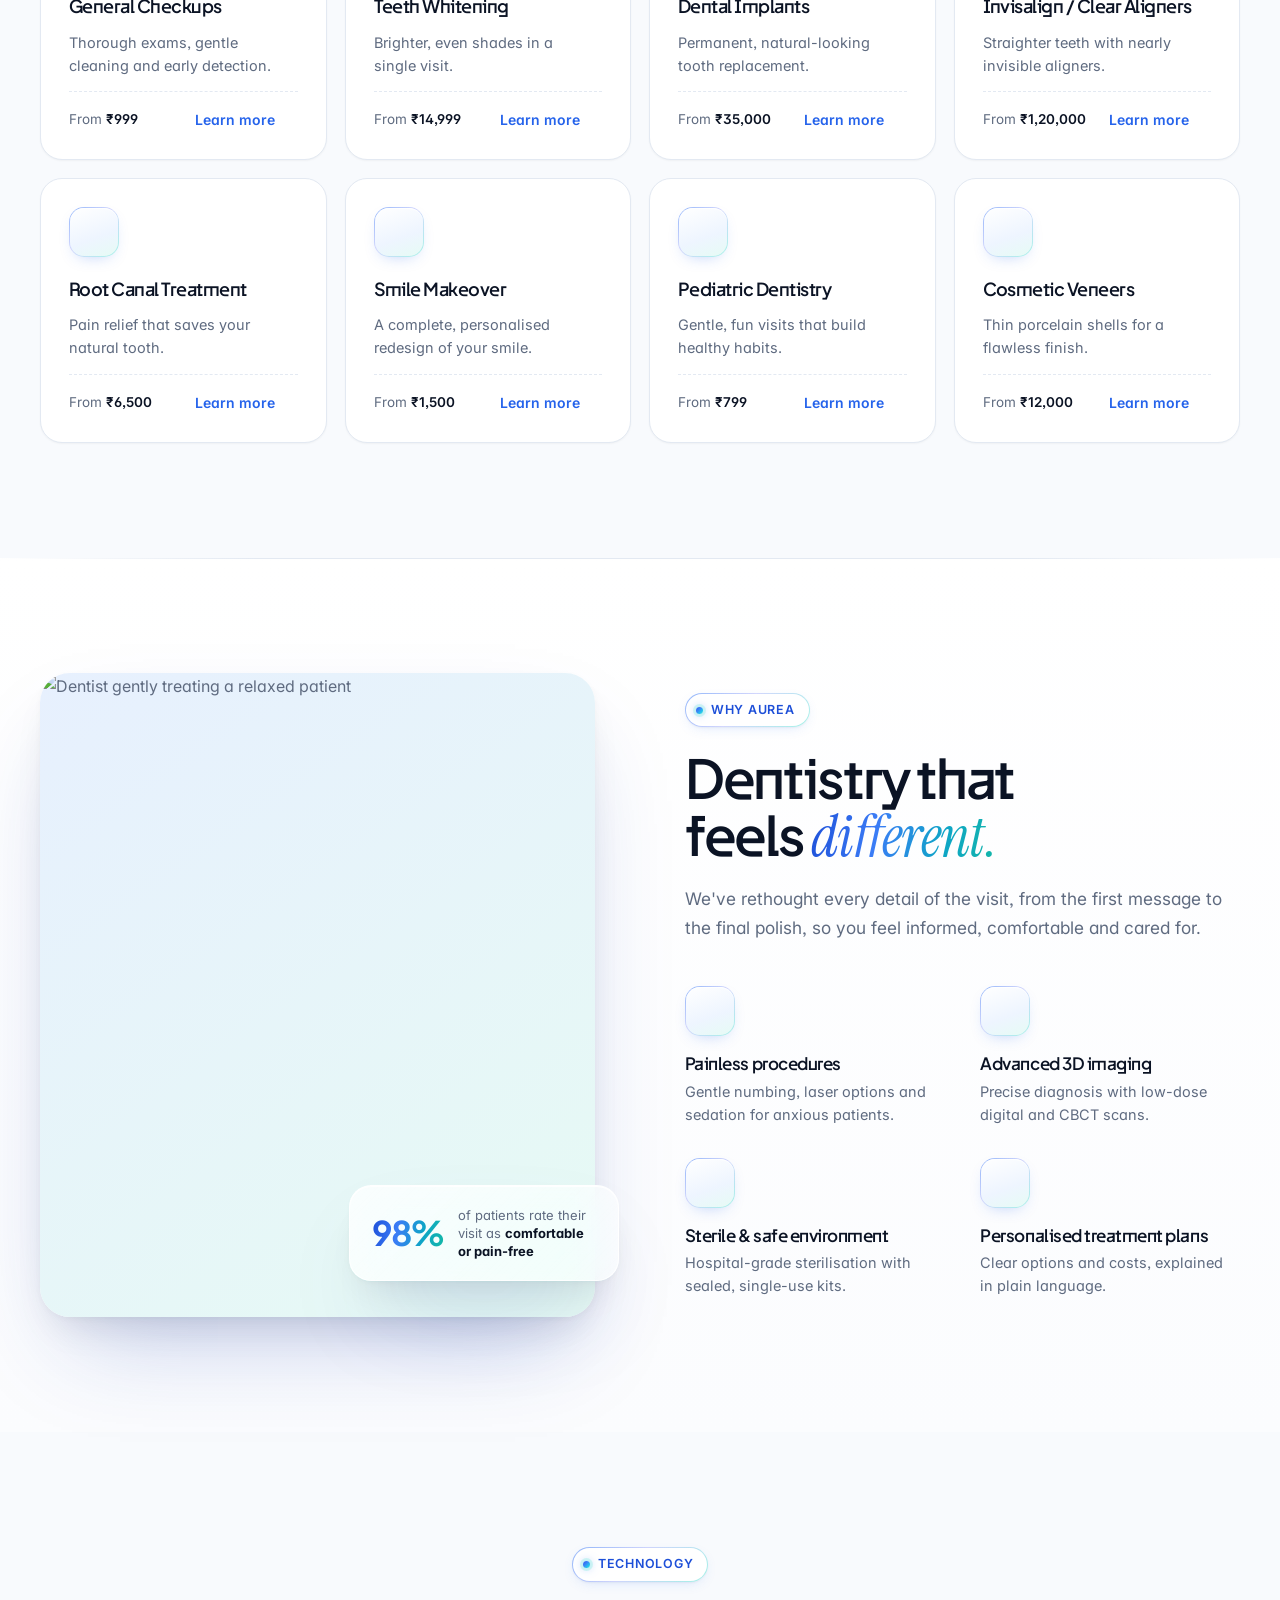
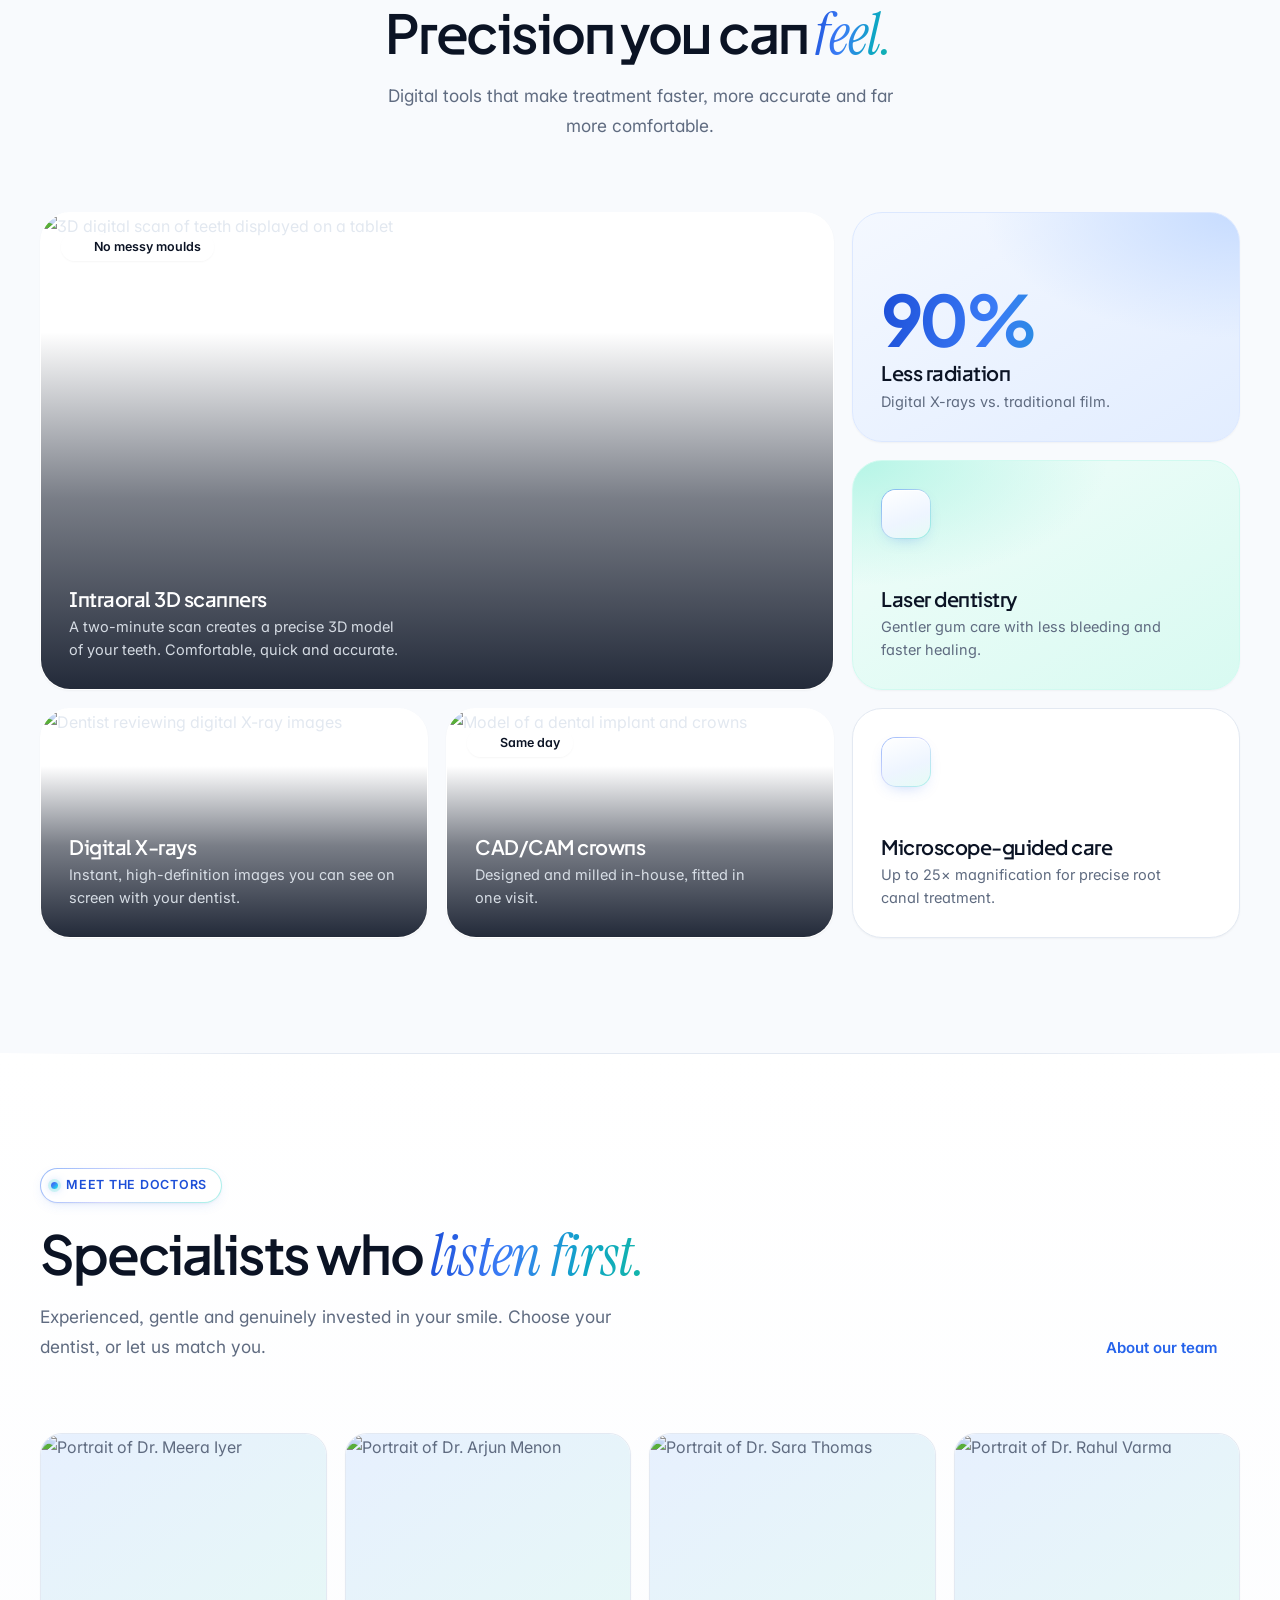
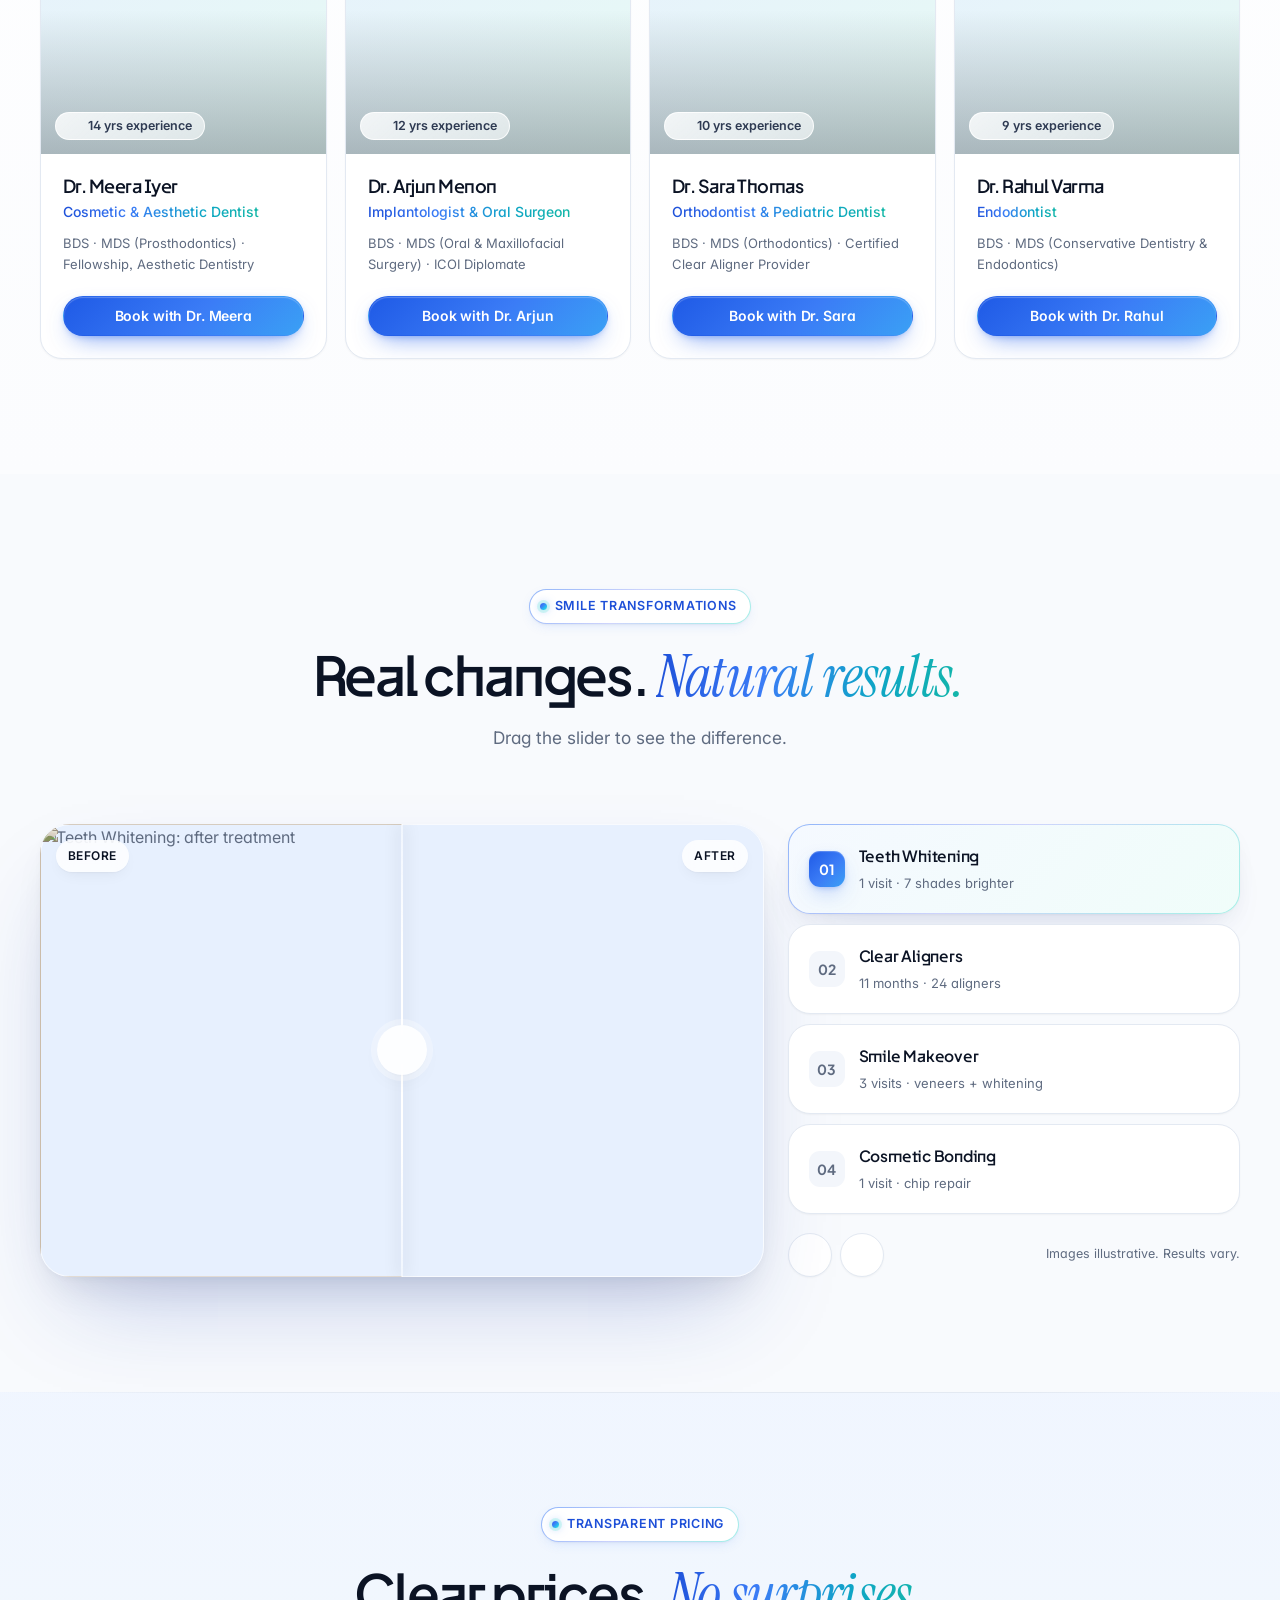
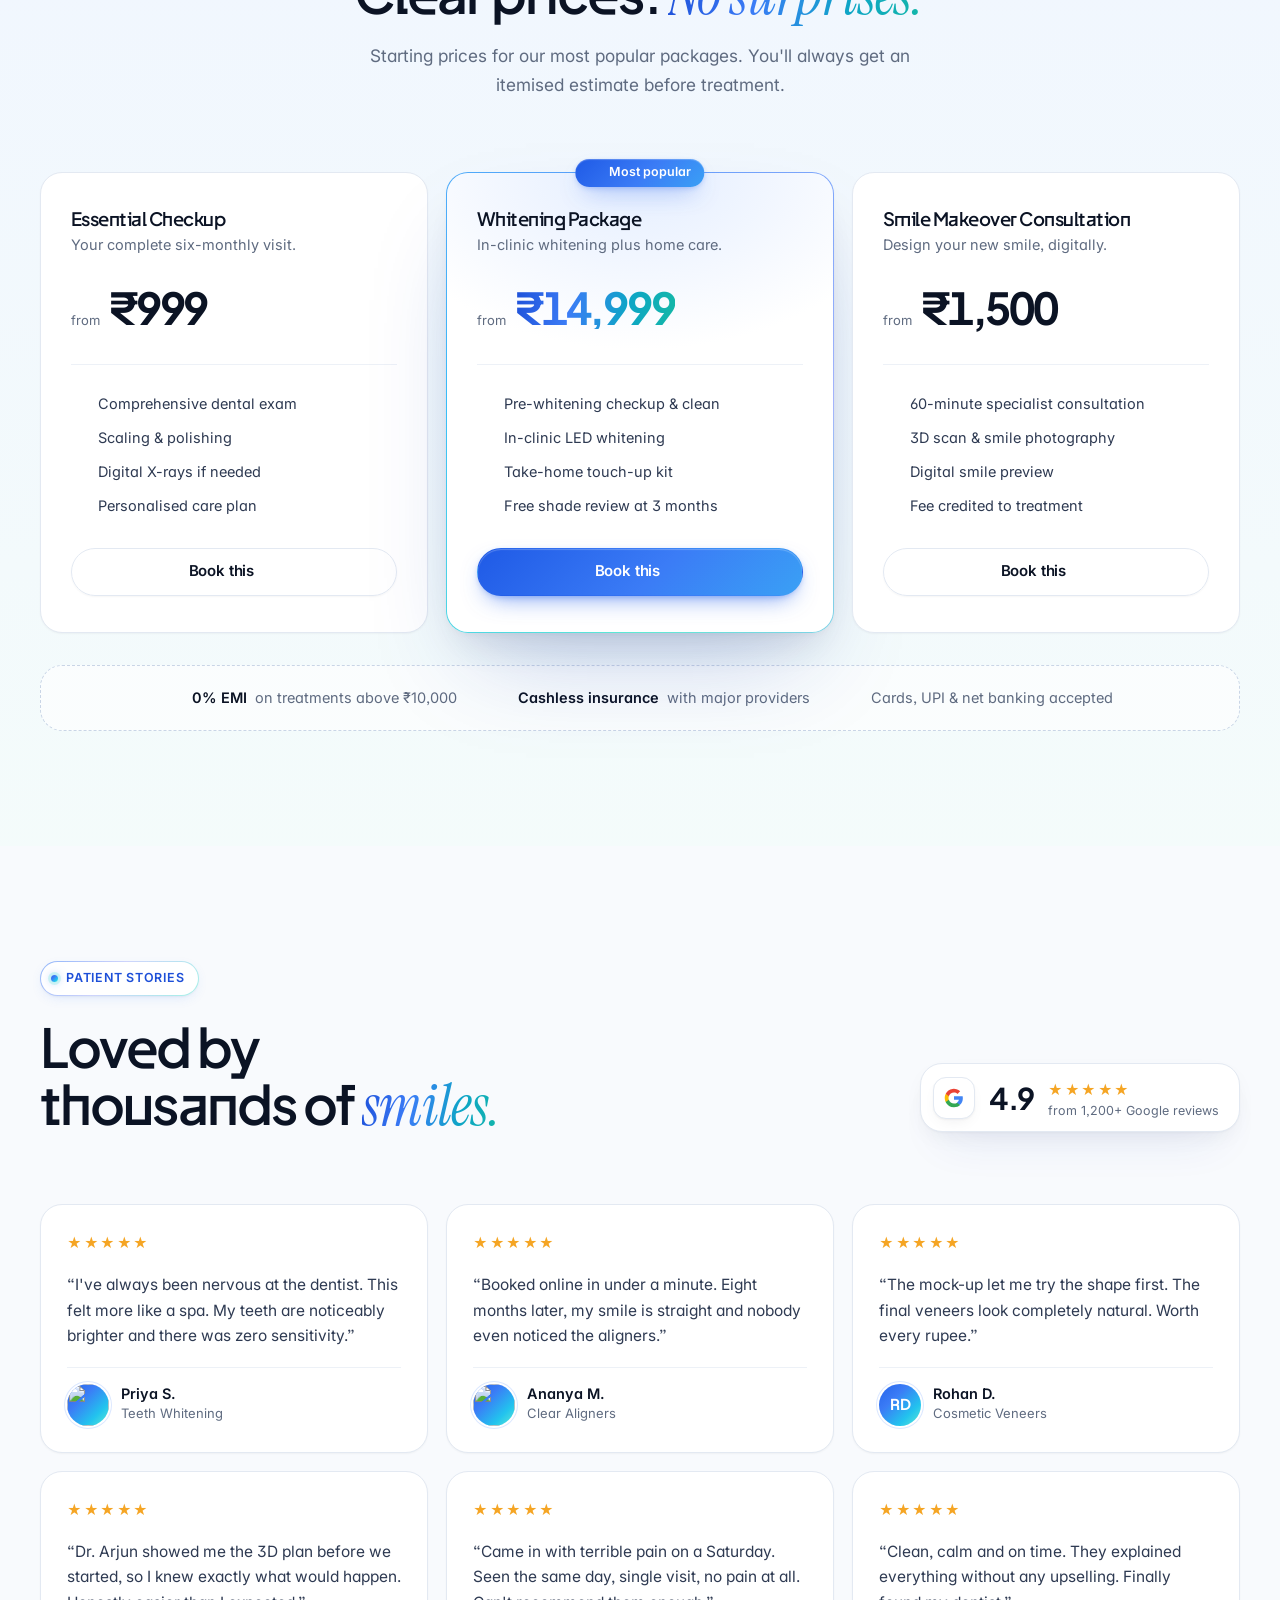
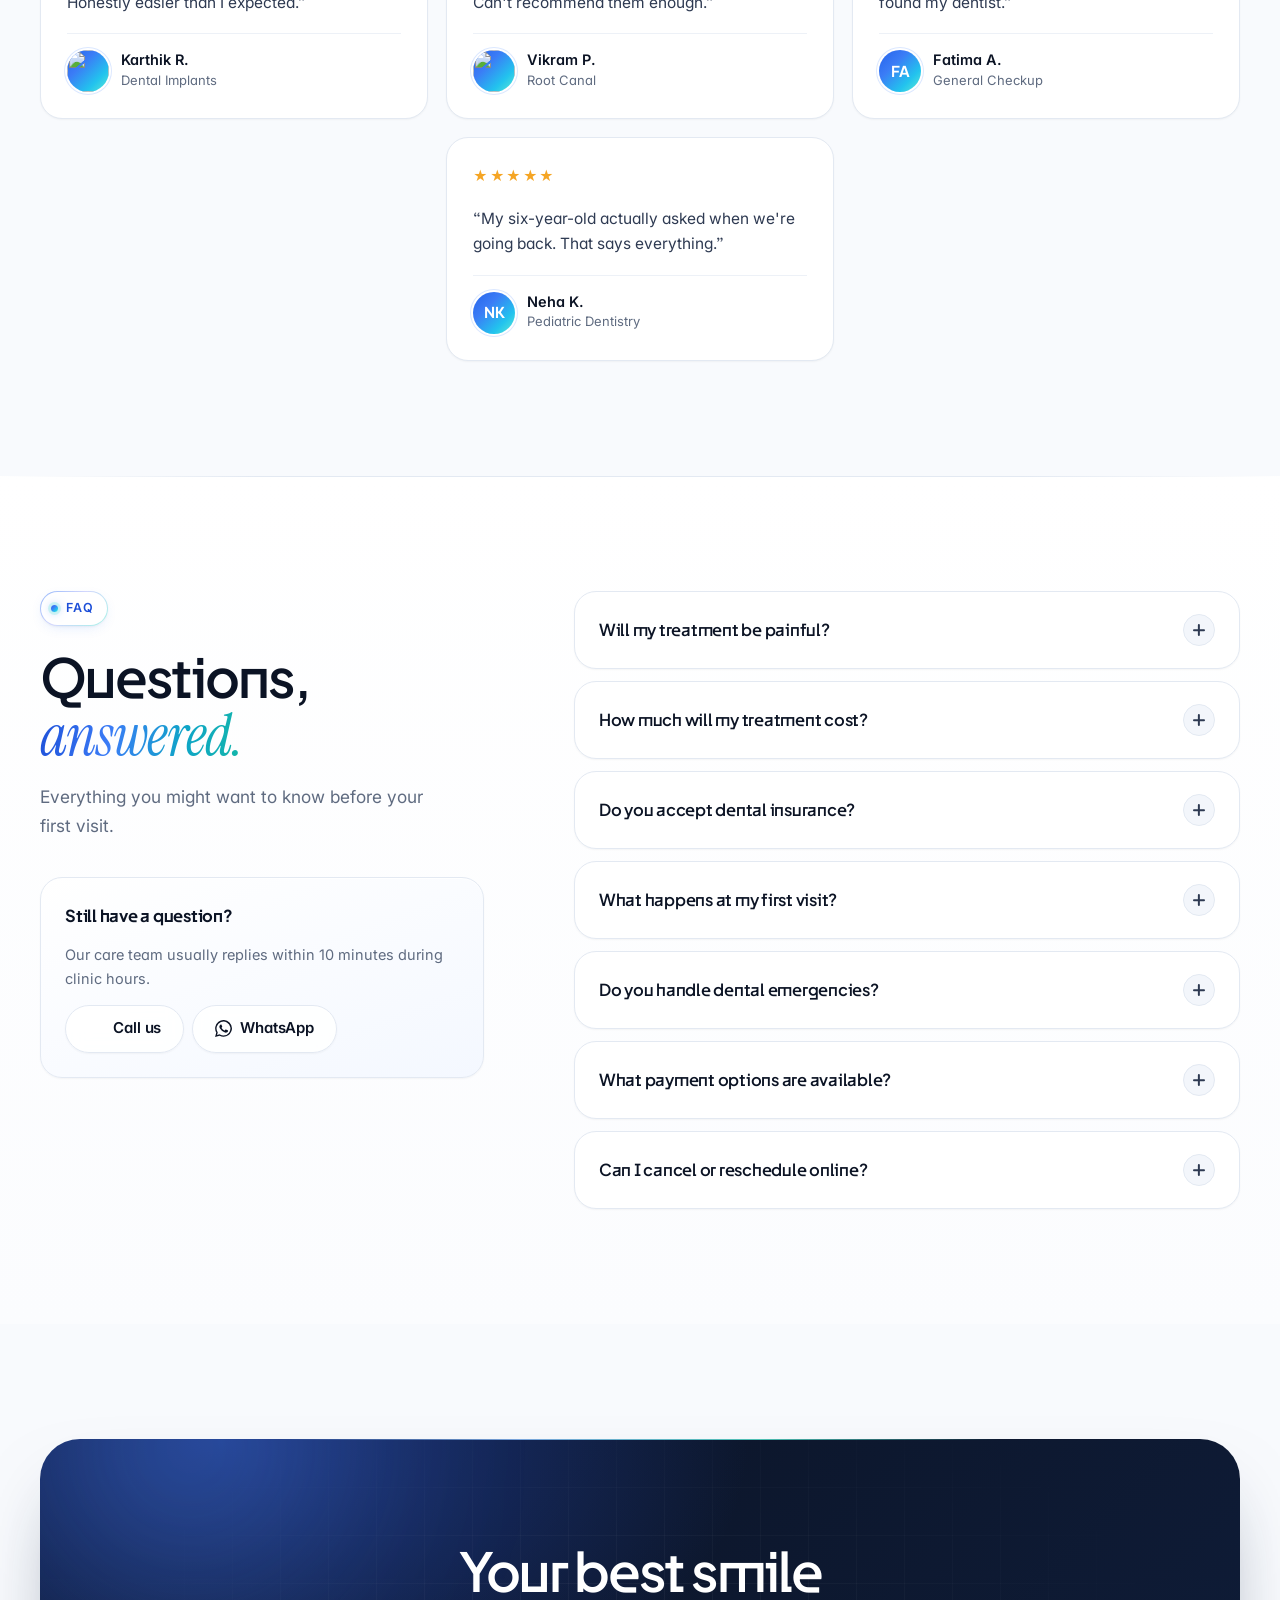
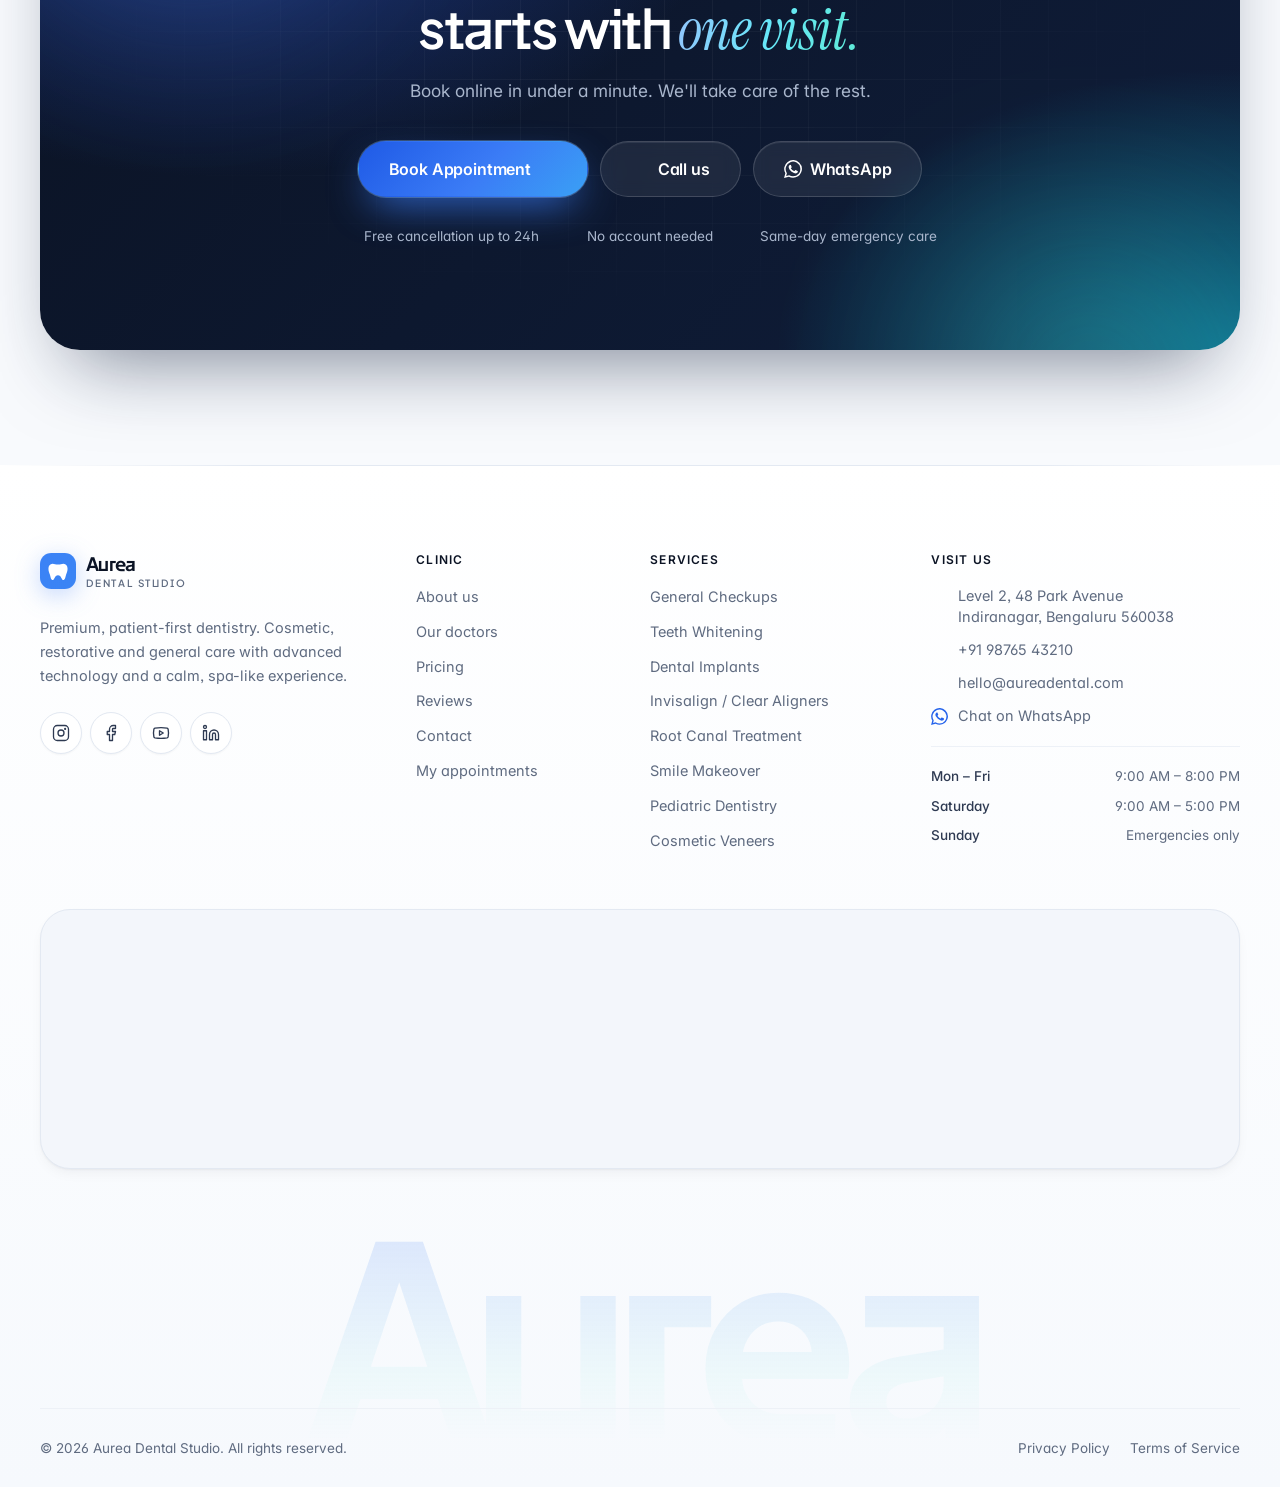
==== commit e028893d: "Update index.html" ====
--- a/index.html
+++ b/index.html
@@ -68,7 +68,7 @@
       <div class="orb orb--indigo" aria-hidden="true"></div>
       <div class="container hero__inner">
         <div class="hero__copy">
-          <span class="eyebrow" data-reveal>Now accepting new patients</span>
+          <span class="eyebrow" data-reveal>Accepting new patients</span>
           <h1 id="hero-title" class="h1" data-reveal style="--d:1">Premium dental care, <span class="serif">designed around you.</span></h1>
           <p class="lead" data-reveal style="--d:2">Advanced technology, gentle hands and a plan made for your smile. Painless, personalised treatment in a calm, spa-like studio.</p>
           <div class="hero__ctas" data-reveal style="--d:3">
